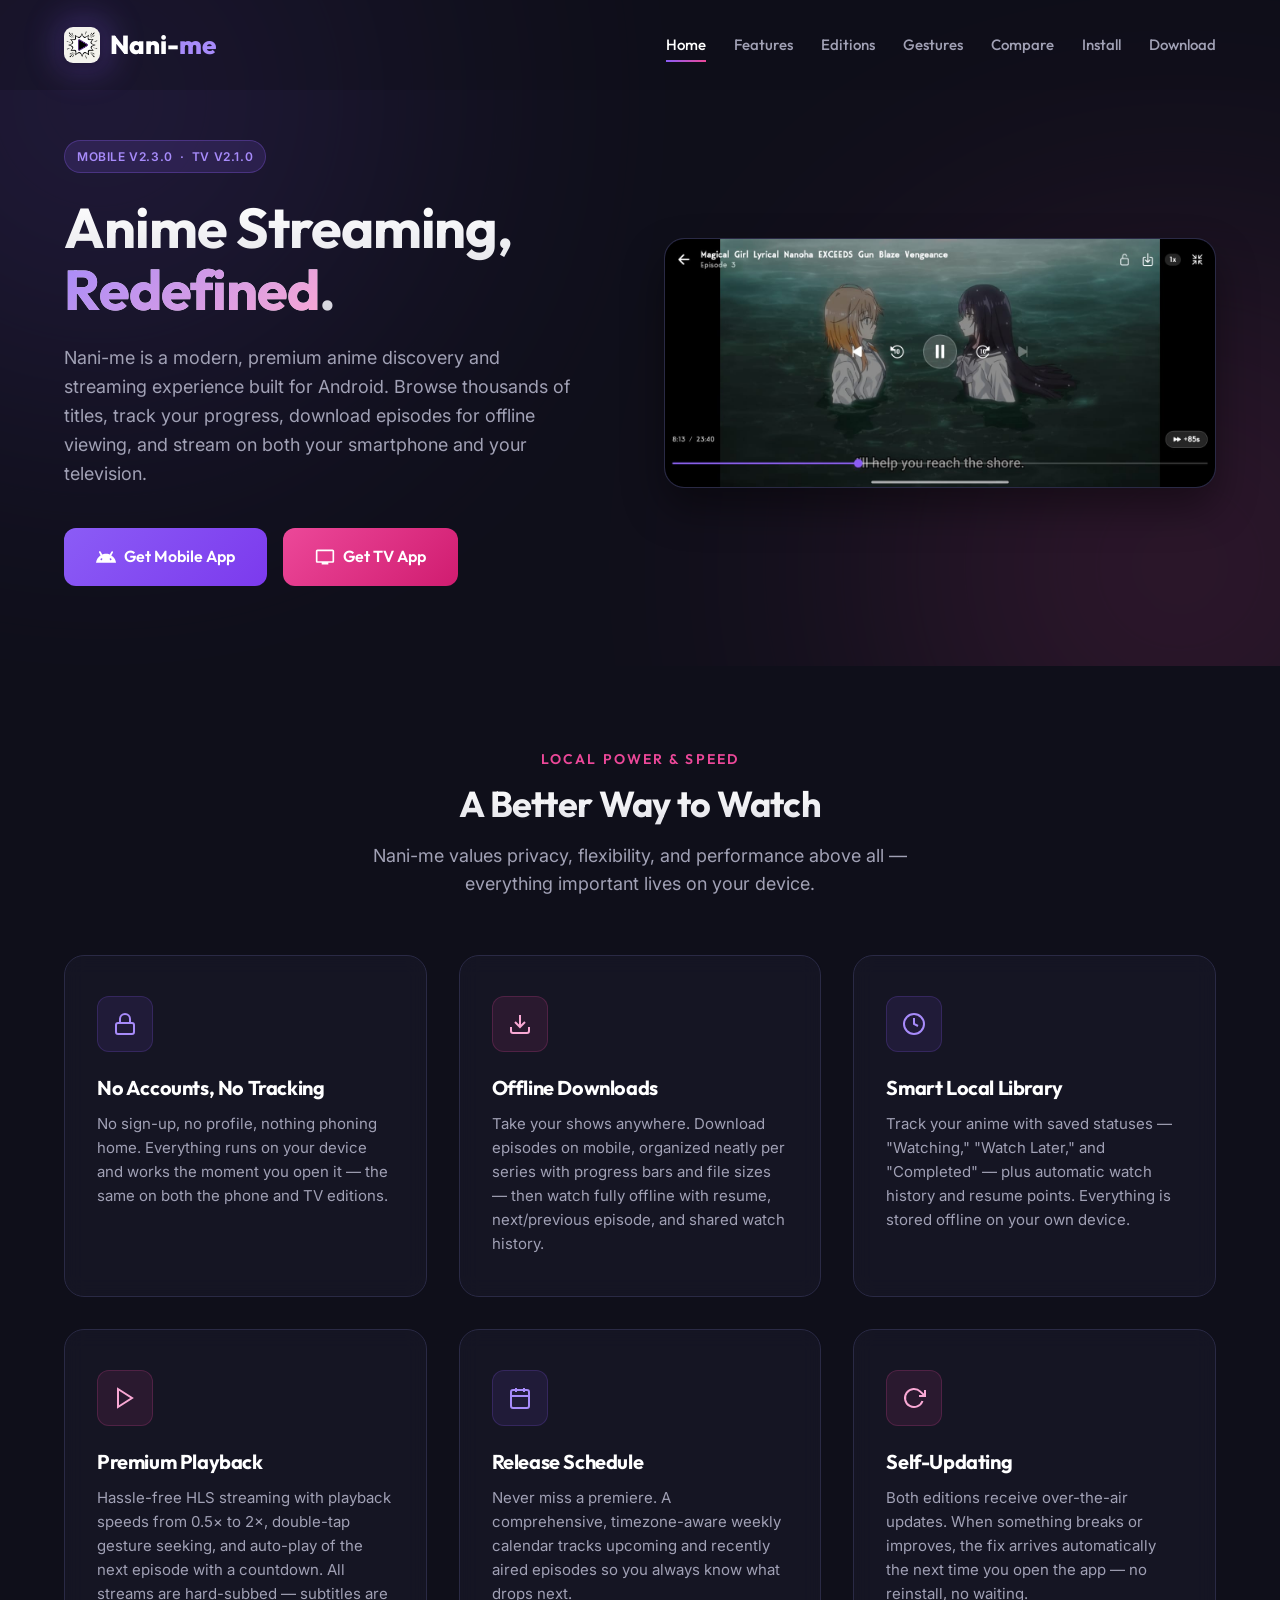
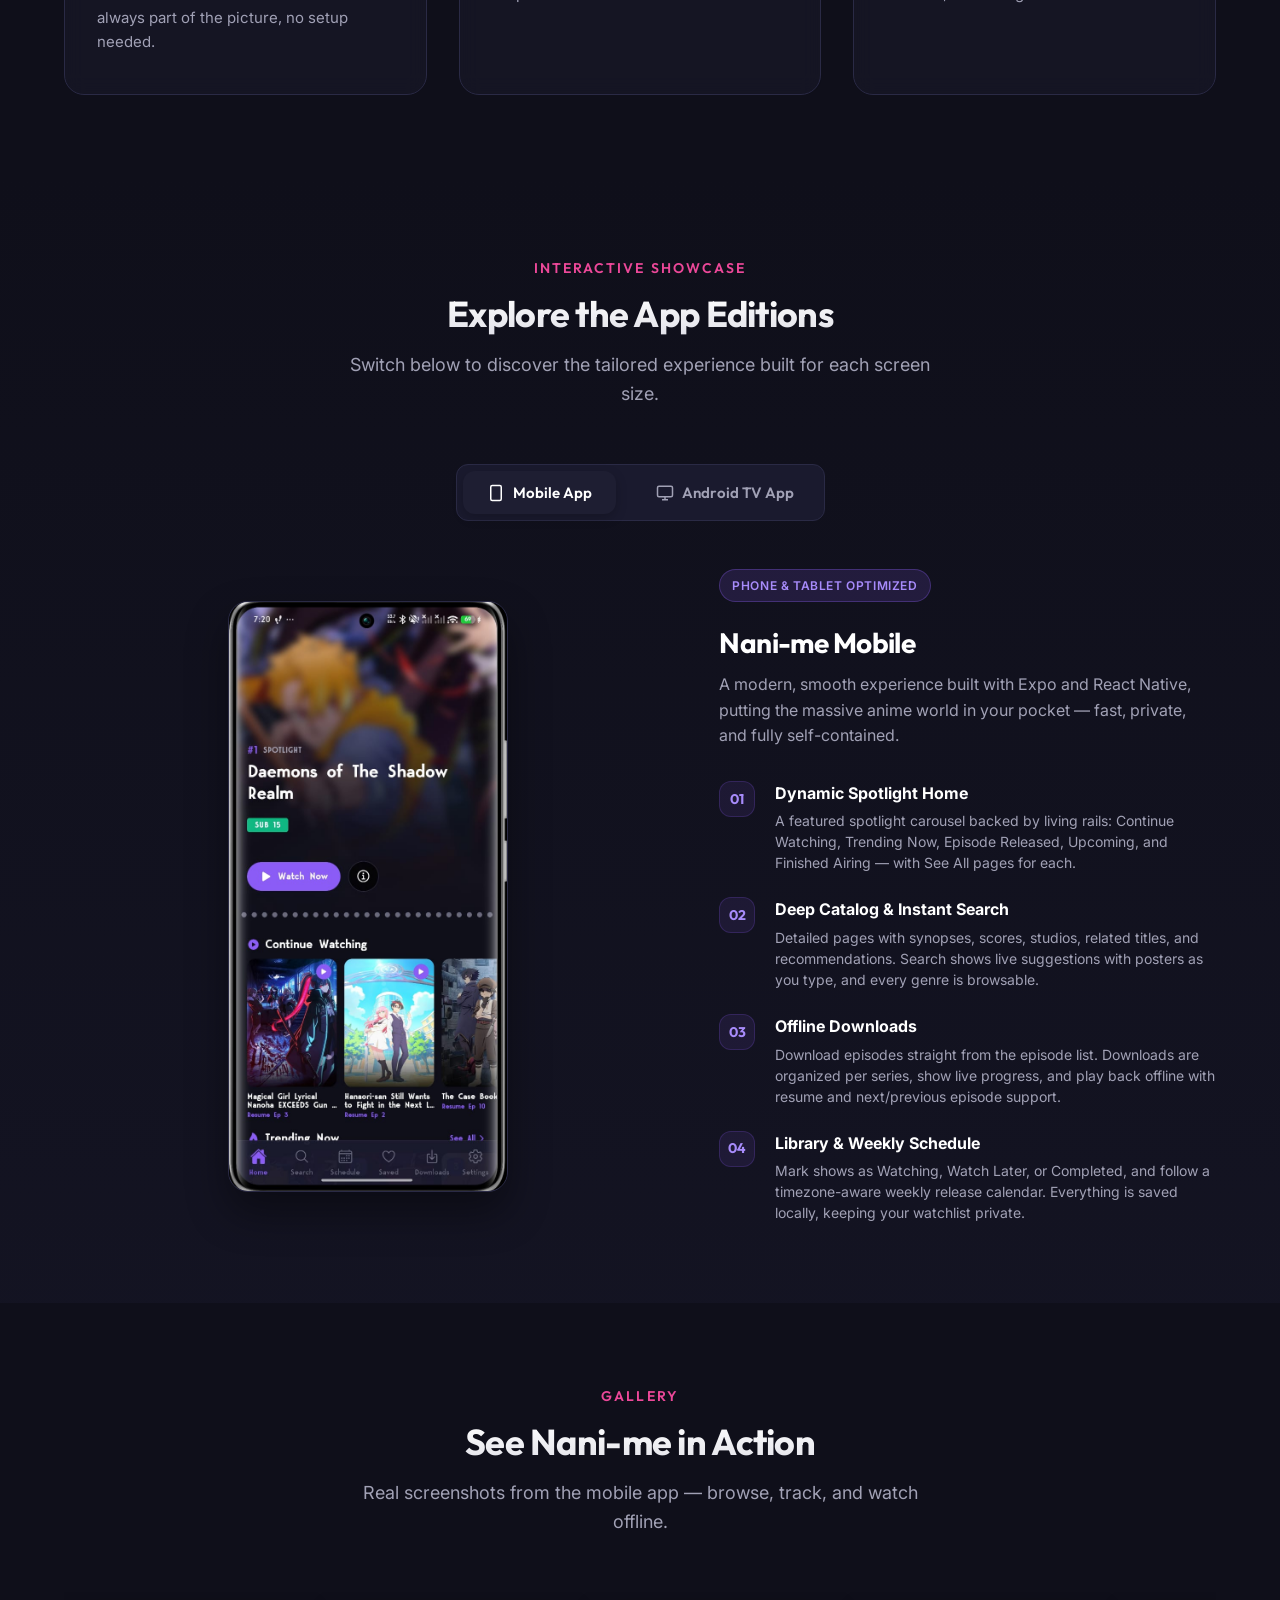
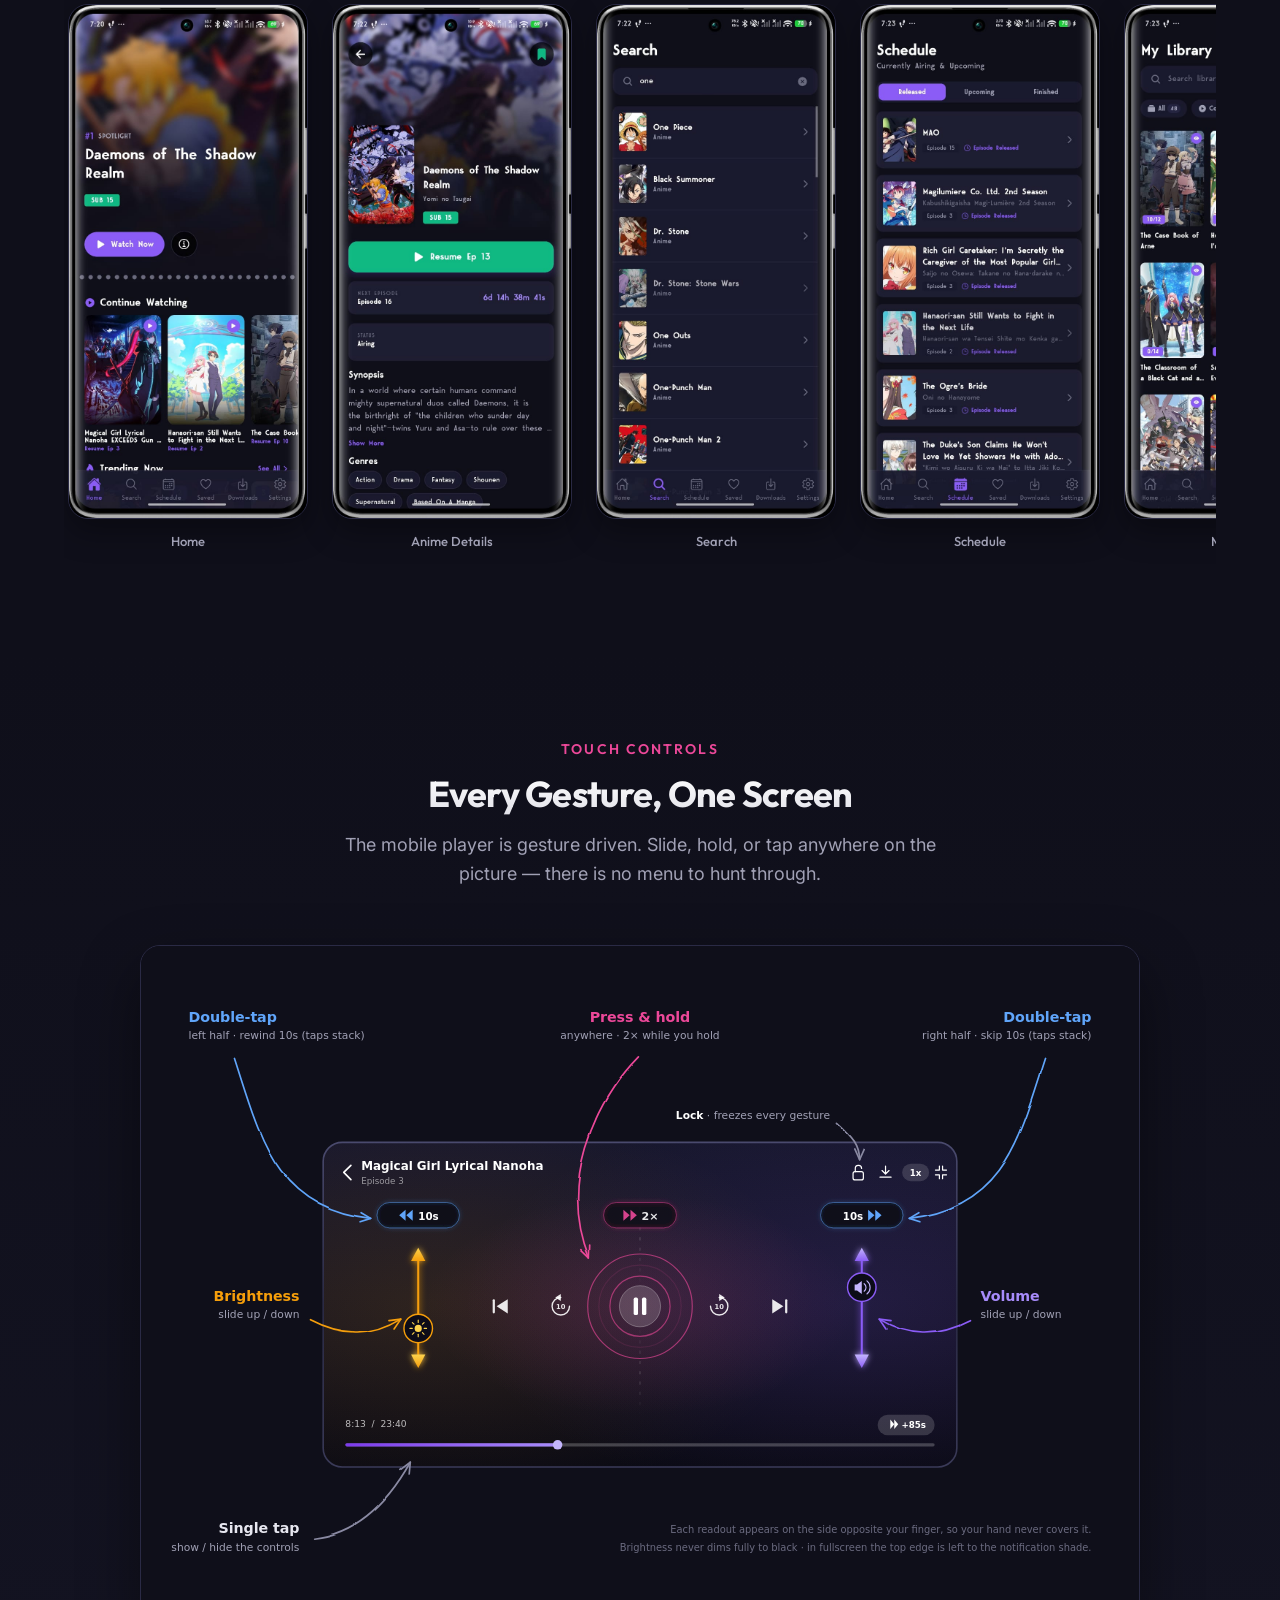
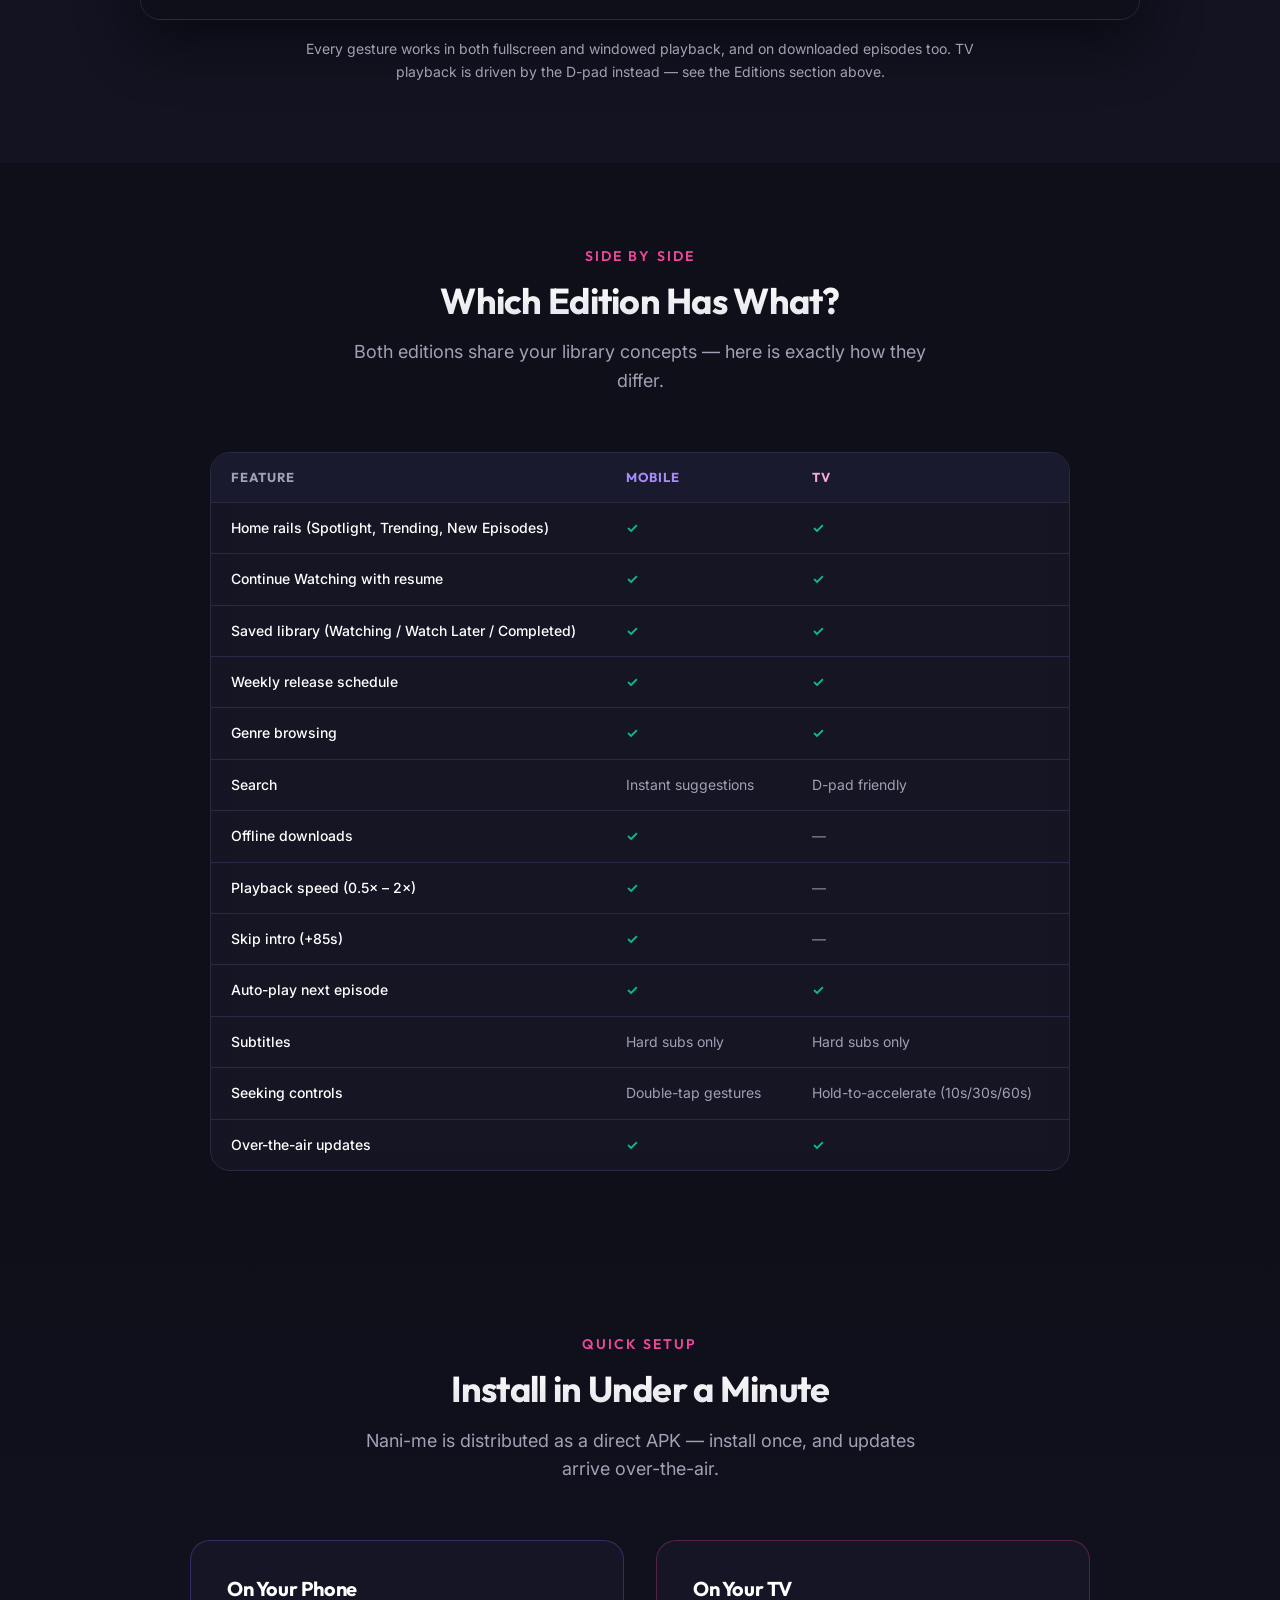
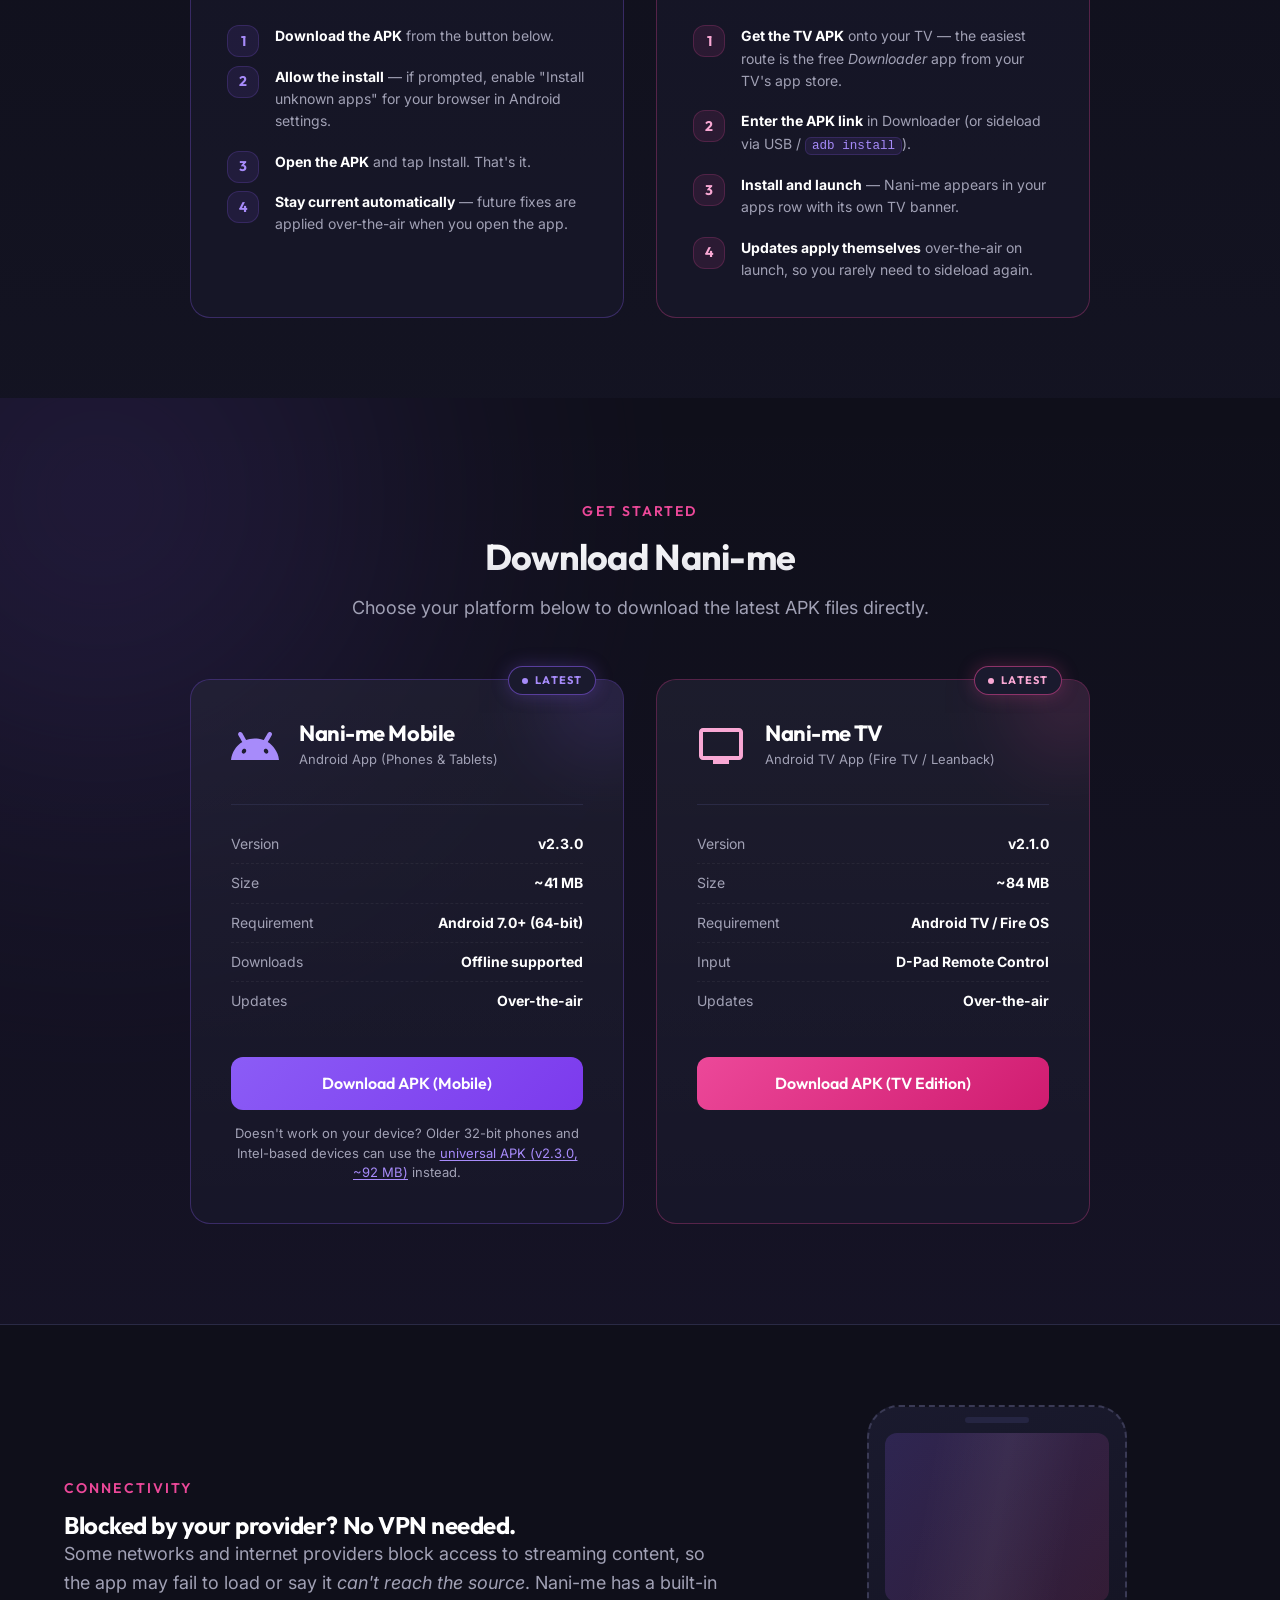
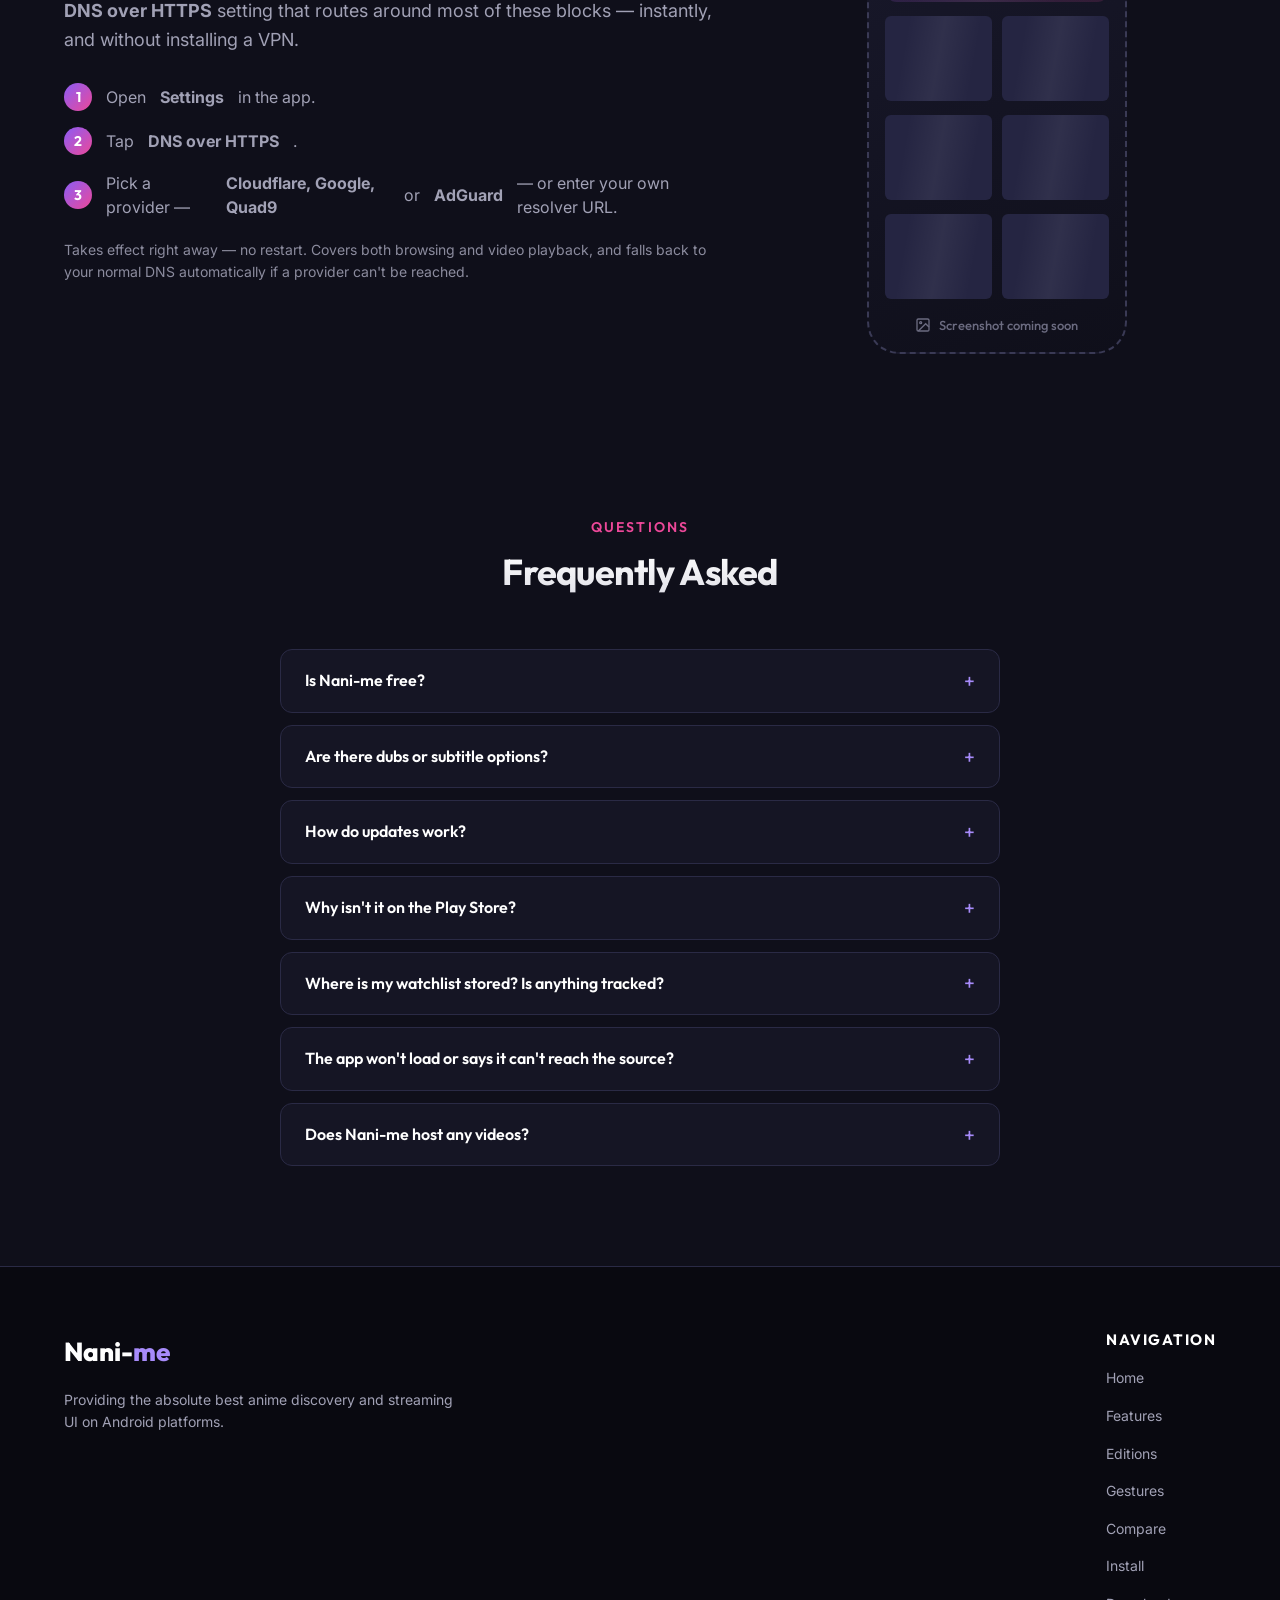
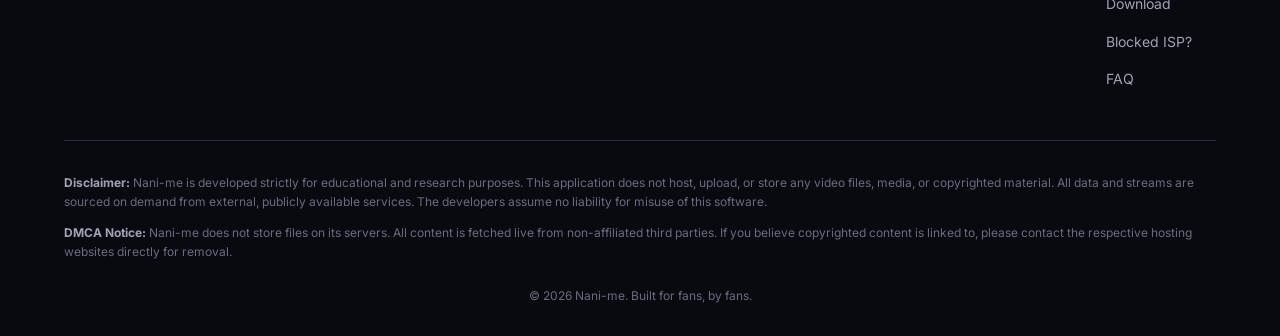
==== index.html @ b61a83cf "Add player gestures section and Latest badges on download cards New annotated SVG diagram of the mob" ====
<!DOCTYPE html>
<html lang="en">
<head>
    <meta charset="UTF-8">
    <meta name="viewport" content="width=device-width, initial-scale=1.0">
    <title>Nani-me — Anime Streaming & Discovery for Android and Android TV</title>
    <meta name="description" content="Nani-me is a beautiful, self-contained anime streaming and discovery app for Android phones and Android TV. No accounts, offline downloads, watchlist tracking, D-pad-first TV controls, and over-the-air updates.">
    <meta name="theme-color" content="#0F0F1A">
    <!-- Open Graph / social sharing -->
    <meta property="og:title" content="Nani-me — Anime Streaming, Redefined">
    <meta property="og:description" content="A premium anime discovery and streaming experience for Android phones and Android TV. Offline downloads, smart library, and remote-friendly playback.">
    <meta property="og:type" content="website">
    <!-- Favicon (app icon) -->
    <link rel="icon" type="image/png" href="images/favicon.png">
    <link rel="apple-touch-icon" href="images/app-icon.png">
    <!-- Google Fonts -->
    <link rel="preconnect" href="https://fonts.googleapis.com">
    <link rel="preconnect" href="https://fonts.gstatic.com" crossorigin>
    <link href="https://fonts.googleapis.com/css2?family=Inter:wght@300;400;500;600;700&family=Outfit:wght@400;500;600;700;800&display=swap" rel="stylesheet">
    <!-- Custom CSS -->
    <link rel="stylesheet" href="style.css">
</head>
<body>

    <!-- Header Navigation -->
    <header id="main-header" class="header-fixed">
        <div class="header-container">
            <a href="#" class="logo-link">
                <span class="logo-glow"></span>
                <img src="images/app-icon.png" alt="Nani-me app icon" class="logo-icon" width="36" height="36">
                <span class="logo-text">Nani-<span class="highlight-text">me</span></span>
            </a>

            <nav id="navbar" class="nav-menu">
                <ul>
                    <li><a href="#hero" class="nav-link active">Home</a></li>
                    <li><a href="#features" class="nav-link">Features</a></li>
                    <li><a href="#showcase" class="nav-link">Editions</a></li>
                    <li><a href="#gestures" class="nav-link">Gestures</a></li>
                    <li><a href="#compare" class="nav-link">Compare</a></li>
                    <li><a href="#install" class="nav-link">Install</a></li>
                    <li><a href="#download" class="nav-link">Download</a></li>
                </ul>
            </nav>

        </div>
    </header>

    <!-- Main Content -->
    <main>

        <!-- Hero Section -->
        <section id="hero" class="hero-section">
            <div class="glow-bg glow-primary"></div>
            <div class="glow-bg glow-accent"></div>

            <div class="container hero-container">
                <div class="hero-content">
                    <span class="badge">Mobile v2.3.0 &nbsp;·&nbsp; TV v2.1.0</span>
                    <h1 class="hero-title">Anime Streaming, <br><span class="gradient-text">Redefined</span>.</h1>
                    <p class="hero-description">
                        Nani-me is a modern, premium anime discovery and streaming experience built for Android. Browse thousands of titles, track your progress, download episodes for offline viewing, and stream on both your smartphone and your television.
                    </p>
                    <div class="hero-actions">
                        <a href="#download" id="hero-mobile-dl" class="btn btn-lg btn-primary btn-glow">
                            <svg class="btn-icon" viewBox="0 0 24 24" fill="currentColor" aria-hidden="true">
                                <path d="M18.4395 5.5586c-.675 1.1664-1.352 2.3318-2.0274 3.498-.0366-.0155-.0742-.0286-.1113-.043-1.8249-.6957-3.484-.8-4.42-.787-1.8551.0185-3.3544.4643-4.2597.8203-.084-.1494-1.7526-3.021-2.0215-3.4864a1.1451 1.1451 0 0 0-.1406-.1914c-.3312-.364-.9054-.4859-1.379-.203-.475.282-.7136.9361-.3886 1.5019 1.9466 3.3696-.0966-.2158 1.9473 3.3593.0172.031-.4946.2642-1.3926 1.0177C2.8987 12.176.452 14.772 0 18.9902h24c-.119-1.1108-.3686-2.099-.7461-3.0683-.7438-1.9118-1.8435-3.2928-2.7402-4.1836a12.1048 12.1048 0 0 0-2.1309-1.6875c.6594-1.122 1.312-2.2559 1.9649-3.3848.2077-.3615.1886-.7956-.0079-1.1191a1.1001 1.1001 0 0 0-.8515-.5332c-.5225-.0536-.9392.3128-1.0488.5449zm-.0391 8.461c.3944.5926.324 1.3306-.1563 1.6503-.4799.3197-1.188.0985-1.582-.4941-.3944-.5927-.324-1.3307.1563-1.6504.4727-.315 1.1812-.1086 1.582.4941zM7.207 13.5273c.4803.3197.5506 1.0577.1563 1.6504-.394.5926-1.1038.8138-1.584.4941-.48-.3197-.5503-1.0577-.1563-1.6504.4008-.6021 1.1087-.8106 1.584-.4941z"/>
                            </svg>
                            Get Mobile App
                        </a>
                        <a href="#download" id="hero-tv-dl" class="btn btn-lg btn-accent btn-glow">
                            <svg class="btn-icon" viewBox="0 0 24 24" fill="currentColor" aria-hidden="true">
                                <path d="M21 3H3c-1.1 0-2 .9-2 2v12c0 1.1.9 2 2 2h5v2h8v-2h5c1.1 0 1.99-.9 1.99-2L23 5c0-1.1-.9-2-2-2zm0 14H3V5h18v12z"/>
                            </svg>
                            Get TV App
                        </a>
                    </div>
                </div>

                <div class="hero-image-container">
                    <div class="showcase-frame">
                        <img src="images/VideoPlayer.jpeg" alt="Nani-me video player streaming an episode with subtitles, skip and speed controls" class="hero-showcase-img">
                    </div>
                </div>
            </div>
        </section>

        <!-- Core Highlights -->
        <section id="features" class="highlights-section">
            <div class="container">
                <div class="section-header text-center">
                    <span class="sub-title">Local Power & Speed</span>
                    <h2>A Better Way to Watch</h2>
                    <p class="section-desc">Nani-me values privacy, flexibility, and performance above all — everything important lives on your device.</p>
                </div>

                <div class="grid grid-3">
                    <!-- Highlight 1 -->
                    <div class="highlight-card card-glow-purple">
                        <div class="card-icon-container">
                            <svg class="card-icon" viewBox="0 0 24 24" fill="none" stroke="currentColor" stroke-width="2" aria-hidden="true">
                                <rect x="3" y="11" width="18" height="11" rx="2" ry="2"></rect>
                                <path d="M7 11V7a5 5 0 0 1 10 0v4"></path>
                            </svg>
                        </div>
                        <h3>No Accounts, No Tracking</h3>
                        <p>No sign-up, no profile, nothing phoning home. Everything runs on your device and works the moment you open it — the same on both the phone and TV editions.</p>
                    </div>

                    <!-- Highlight 2 -->
                    <div class="highlight-card card-glow-pink">
                        <div class="card-icon-container">
                            <svg class="card-icon" viewBox="0 0 24 24" fill="none" stroke="currentColor" stroke-width="2" aria-hidden="true">
                                <path d="M21 15v4a2 2 0 0 1-2 2H5a2 2 0 0 1-2-2v-4"></path>
                                <polyline points="7 10 12 15 17 10"></polyline>
                                <line x1="12" y1="15" x2="12" y2="3"></line>
                            </svg>
                        </div>
                        <h3>Offline Downloads</h3>
                        <p>Take your shows anywhere. Download episodes on mobile, organized neatly per series with progress bars and file sizes — then watch fully offline with resume, next/previous episode, and shared watch history.</p>
                    </div>

                    <!-- Highlight 3 -->
                    <div class="highlight-card card-glow-purple">
                        <div class="card-icon-container">
                            <svg class="card-icon" viewBox="0 0 24 24" fill="none" stroke="currentColor" stroke-width="2" aria-hidden="true">
                                <circle cx="12" cy="12" r="10"></circle>
                                <polyline points="12 6 12 12 16 14"></polyline>
                            </svg>
                        </div>
                        <h3>Smart Local Library</h3>
                        <p>Track your anime with saved statuses — "Watching," "Watch Later," and "Completed" — plus automatic watch history and resume points. Everything is stored offline on your own device.</p>
                    </div>

                    <!-- Highlight 4 -->
                    <div class="highlight-card card-glow-pink">
                        <div class="card-icon-container">
                            <svg class="card-icon" viewBox="0 0 24 24" fill="none" stroke="currentColor" stroke-width="2" aria-hidden="true">
                                <polygon points="5 3 19 12 5 21 5 3"></polygon>
                            </svg>
                        </div>
                        <h3>Premium Playback</h3>
                        <p>Hassle-free HLS streaming with playback speeds from 0.5× to 2×, double-tap gesture seeking, and auto-play of the next episode with a countdown. All streams are hard-subbed — subtitles are always part of the picture, no setup needed.</p>
                    </div>

                    <!-- Highlight 5 -->
                    <div class="highlight-card card-glow-purple">
                        <div class="card-icon-container">
                            <svg class="card-icon" viewBox="0 0 24 24" fill="none" stroke="currentColor" stroke-width="2" aria-hidden="true">
                                <rect x="3" y="4" width="18" height="18" rx="2" ry="2"></rect>
                                <line x1="16" y1="2" x2="16" y2="6"></line>
                                <line x1="8" y1="2" x2="8" y2="6"></line>
                                <line x1="3" y1="10" x2="21" y2="10"></line>
                            </svg>
                        </div>
                        <h3>Release Schedule</h3>
                        <p>Never miss a premiere. A comprehensive, timezone-aware weekly calendar tracks upcoming and recently aired episodes so you always know what drops next.</p>
                    </div>

                    <!-- Highlight 6 -->
                    <div class="highlight-card card-glow-pink">
                        <div class="card-icon-container">
                            <svg class="card-icon" viewBox="0 0 24 24" fill="none" stroke="currentColor" stroke-width="2" aria-hidden="true">
                                <polyline points="23 4 23 10 17 10"></polyline>
                                <path d="M20.49 15a9 9 0 1 1-2.12-9.36L23 10"></path>
                            </svg>
                        </div>
                        <h3>Self-Updating</h3>
                        <p>Both editions receive over-the-air updates. When something breaks or improves, the fix arrives automatically the next time you open the app — no reinstall, no waiting.</p>
                    </div>
                </div>
            </div>
        </section>

        <!-- Interactive Showcase / App Editions Tab Menu -->
        <section id="showcase" class="showcase-section">
            <div class="container">
                <div class="section-header text-center">
                    <span class="sub-title">Interactive Showcase</span>
                    <h2>Explore the App Editions</h2>
                    <p class="section-desc">Switch below to discover the tailored experience built for each screen size.</p>
                </div>

                <!-- Tab Controls -->
                <div class="tab-controls" role="tablist">
                    <button id="tab-mobile-btn" class="tab-btn active" role="tab" aria-selected="true" aria-controls="panel-mobile" tabindex="0">
                        <svg class="tab-icon" viewBox="0 0 24 24" fill="none" stroke="currentColor" stroke-width="2" aria-hidden="true">
                            <rect x="5" y="2" width="14" height="20" rx="2" ry="2"></rect>
                            <line x1="12" y1="18" x2="12.01" y2="18"></line>
                        </svg>
                        Mobile App
                    </button>
                    <button id="tab-tv-btn" class="tab-btn" role="tab" aria-selected="false" aria-controls="panel-tv" tabindex="-1">
                        <svg class="tab-icon" viewBox="0 0 24 24" fill="none" stroke="currentColor" stroke-width="2" aria-hidden="true">
                            <rect x="2" y="3" width="20" height="14" rx="2" ry="2"></rect>
                            <line x1="8" y1="21" x2="16" y2="21"></line>
                            <line x1="12" y1="17" x2="12" y2="21"></line>
                        </svg>
                        Android TV App
                    </button>
                </div>

                <!-- Tab Panels Container -->
                <div class="tab-panels-wrapper">
                    <!-- Mobile Panel -->
                    <div id="panel-mobile" class="tab-panel active" role="tabpanel" aria-labelledby="tab-mobile-btn">
                        <div class="showcase-grid">
                            <div class="showcase-img-col">
                                <div class="showcase-frame phone-frame">
                                    <img src="images/Home.jpeg" alt="Nani-me mobile app home screen with spotlight and continue watching" class="showcase-mockup-img">
                                </div>
                            </div>
                            <div class="showcase-info-col">
                                <span class="badge badge-purple">Phone & Tablet Optimized</span>
                                <h3>Nani-me Mobile</h3>
                                <p class="panel-intro">A modern, smooth experience built with Expo and React Native, putting the massive anime world in your pocket — fast, private, and fully self-contained.</p>

                                <ul class="feature-bullets">
                                    <li>
                                        <span class="bullet-num">01</span>
                                        <div>
                                            <strong>Dynamic Spotlight Home</strong>
                                            <p>A featured spotlight carousel backed by living rails: Continue Watching, Trending Now, Episode Released, Upcoming, and Finished Airing — with See All pages for each.</p>
                                        </div>
                                    </li>
                                    <li>
                                        <span class="bullet-num">02</span>
                                        <div>
                                            <strong>Deep Catalog & Instant Search</strong>
                                            <p>Detailed pages with synopses, scores, studios, related titles, and recommendations. Search shows live suggestions with posters as you type, and every genre is browsable.</p>
                                        </div>
                                    </li>
                                    <li>
                                        <span class="bullet-num">03</span>
                                        <div>
                                            <strong>Offline Downloads</strong>
                                            <p>Download episodes straight from the episode list. Downloads are organized per series, show live progress, and play back offline with resume and next/previous episode support.</p>
                                        </div>
                                    </li>
                                    <li>
                                        <span class="bullet-num">04</span>
                                        <div>
                                            <strong>Library & Weekly Schedule</strong>
                                            <p>Mark shows as Watching, Watch Later, or Completed, and follow a timezone-aware weekly release calendar. Everything is saved locally, keeping your watchlist private.</p>
                                        </div>
                                    </li>
                                </ul>
                            </div>
                        </div>
                    </div>

                    <!-- TV Panel -->
                    <div id="panel-tv" class="tab-panel" role="tabpanel" aria-labelledby="tab-tv-btn" hidden>
                        <div class="showcase-grid">
                            <div class="showcase-img-col">
                                <!--
                                    SCREENSHOT PLACEHOLDER — TV app (landscape, 16:9).
                                    To use a real screenshot, replace the <div class="ph ph-tv">…</div> below with:
                                    <div class="showcase-frame tv-frame">
                                        <img src="images/tv-mockup.png" alt="Nani-me Android TV interface" class="showcase-mockup-img">
                                    </div>
                                -->
                                <div class="ph ph-tv" role="img" aria-label="Screenshot placeholder: Nani-me on Android TV">
                                    <div class="ph-skeleton">
                                        <div class="sk-banner"></div>
                                        <div class="sk-rail"><span></span><span></span><span></span><span></span><span></span></div>
                                        <div class="sk-rail"><span></span><span></span><span></span><span></span><span></span></div>
                                    </div>
                                    <div class="ph-caption">
                                        <svg viewBox="0 0 24 24" fill="none" stroke="currentColor" stroke-width="2" aria-hidden="true"><rect x="3" y="3" width="18" height="18" rx="2"/><circle cx="8.5" cy="8.5" r="1.5"/><polyline points="21 15 16 10 5 21"/></svg>
                                        <span>Screenshot coming soon</span>
                                    </div>
                                    <span class="ph-stand"></span>
                                </div>
                            </div>
                            <div class="showcase-info-col">
                                <span class="badge badge-accent">10-Foot Leanback Experience</span>
                                <h3>Nani-me TV</h3>
                                <p class="panel-intro">A dedicated port built on <code>react-native-tvos</code>, designed to make watching anime on your living room screen extremely comfortable.</p>

                                <ul class="feature-bullets">
                                    <li>
                                        <span class="bullet-num">01</span>
                                        <div>
                                            <strong>D-Pad Native Focus Rails</strong>
                                            <p>Navigate comfortably from your couch with focus-driven TV rows and card outlines designed specifically for remote controls, plus a Leanback launcher banner.</p>
                                        </div>
                                    </li>
                                    <li>
                                        <span class="bullet-num">02</span>
                                        <div>
                                            <strong>Continue Watching Rail</strong>
                                            <p>Pick up exactly where you left off. A home-screen rail updates with your history, and playback progress is saved automatically every few seconds.</p>
                                        </div>
                                    </li>
                                    <li>
                                        <span class="bullet-num">03</span>
                                        <div>
                                            <strong>Remote-First Player</strong>
                                            <p>Press OK to play or pause, tap left/right to seek 10s, or hold to accelerate to 30s and 60s jumps with a live indicator. Press up any time to reveal the controls.</p>
                                        </div>
                                    </li>
                                    <li>
                                        <span class="bullet-num">04</span>
                                        <div>
                                            <strong>Smart Playback Tools</strong>
                                            <p>Press down for an integrated episode picker with a full episode strip. Episodes auto-mark as watched at 90% and auto-advance to the next one.</p>
                                        </div>
                                    </li>
                                </ul>
                            </div>
                        </div>
                    </div>
                </div>
            </div>
        </section>

        <!-- Screenshots Gallery -->
        <section id="screens" class="screens-section">
            <div class="container">
                <div class="section-header text-center">
                    <span class="sub-title">Gallery</span>
                    <h2>See Nani-me in Action</h2>
                    <p class="section-desc">Real screenshots from the mobile app — browse, track, and watch offline.</p>
                </div>

                <div class="screens-strip" tabindex="0" aria-label="Nani-me mobile app screenshots">
                    <figure>
                        <img src="images/Home.jpeg" alt="Home screen with spotlight anime and continue watching row" loading="lazy">
                        <figcaption>Home</figcaption>
                    </figure>
                    <figure>
                        <img src="images/AnimeDetails.jpeg" alt="Anime detail page with resume button, next episode countdown and synopsis" loading="lazy">
                        <figcaption>Anime Details</figcaption>
                    </figure>
                    <figure>
                        <img src="images/Search.jpeg" alt="Search screen with instant results" loading="lazy">
                        <figcaption>Search</figcaption>
                    </figure>
                    <figure>
                        <img src="images/Schedule.jpeg" alt="Schedule screen with released, upcoming and finished tabs" loading="lazy">
                        <figcaption>Schedule</figcaption>
                    </figure>
                    <figure>
                        <img src="images/Saved.jpeg" alt="My Library screen with watching and continue filters" loading="lazy">
                        <figcaption>My Library</figcaption>
                    </figure>
                    <figure>
                        <img src="images/Downloads.jpeg" alt="Downloads screen with offline episodes" loading="lazy">
                        <figcaption>Offline Downloads</figcaption>
                    </figure>
                </div>
            </div>
        </section>

        <!-- Player Gestures -->
        <section id="gestures" class="gestures-section">
            <div class="container">
                <div class="section-header text-center">
                    <span class="sub-title">Touch Controls</span>
                    <h2>Every Gesture, One Screen</h2>
                    <p class="section-desc">The mobile player is gesture driven. Slide, hold, or tap anywhere on the picture — there is no menu to hunt through.</p>
                </div>

                <figure class="gesture-figure">
                    <div class="gesture-map-wrapper">
                        <img src="images/player-gestures.svg"
                             alt="The Nani-me player screen annotated with its gestures: slide up or down on the left half for brightness and on the right half for volume, press and hold anywhere for 2× speed, double-tap left or right to seek 10 seconds, single tap to show or hide the controls, and the lock button to freeze every gesture."
                             class="gesture-map" width="1260" height="850" loading="lazy">
                    </div>
                    <figcaption><span class="gesture-scroll-hint">Swipe the map sideways to see all six gestures. </span>Every gesture works in both fullscreen and windowed playback, and on downloaded episodes too. TV playback is driven by the D-pad instead — see the Editions section above.</figcaption>
                </figure>
            </div>
        </section>

        <!-- Edition Comparison -->
        <section id="compare" class="compare-section">
            <div class="container">
                <div class="section-header text-center">
                    <span class="sub-title">Side by Side</span>
                    <h2>Which Edition Has What?</h2>
                    <p class="section-desc">Both editions share your library concepts — here is exactly how they differ.</p>
                </div>

                <div class="compare-table-wrapper">
                    <table class="compare-table">
                        <thead>
                            <tr>
                                <th scope="col">Feature</th>
                                <th scope="col">Mobile</th>
                                <th scope="col">TV</th>
                            </tr>
                        </thead>
                        <tbody>
                            <tr>
                                <th scope="row">Home rails (Spotlight, Trending, New Episodes)</th>
                                <td><span class="check yes" aria-label="Yes">✓</span></td>
                                <td><span class="check yes" aria-label="Yes">✓</span></td>
                            </tr>
                            <tr>
                                <th scope="row">Continue Watching with resume</th>
                                <td><span class="check yes" aria-label="Yes">✓</span></td>
                                <td><span class="check yes" aria-label="Yes">✓</span></td>
                            </tr>
                            <tr>
                                <th scope="row">Saved library (Watching / Watch Later / Completed)</th>
                                <td><span class="check yes" aria-label="Yes">✓</span></td>
                                <td><span class="check yes" aria-label="Yes">✓</span></td>
                            </tr>
                            <tr>
                                <th scope="row">Weekly release schedule</th>
                                <td><span class="check yes" aria-label="Yes">✓</span></td>
                                <td><span class="check yes" aria-label="Yes">✓</span></td>
                            </tr>
                            <tr>
                                <th scope="row">Genre browsing</th>
                                <td><span class="check yes" aria-label="Yes">✓</span></td>
                                <td><span class="check yes" aria-label="Yes">✓</span></td>
                            </tr>
                            <tr>
                                <th scope="row">Search</th>
                                <td>Instant suggestions</td>
                                <td>D-pad friendly</td>
                            </tr>
                            <tr>
                                <th scope="row">Offline downloads</th>
                                <td><span class="check yes" aria-label="Yes">✓</span></td>
                                <td><span class="check no" aria-label="No">—</span></td>
                            </tr>
                            <tr>
                                <th scope="row">Playback speed (0.5× – 2×)</th>
                                <td><span class="check yes" aria-label="Yes">✓</span></td>
                                <td><span class="check no" aria-label="No">—</span></td>
                            </tr>
                            <tr>
                                <th scope="row">Skip intro (+85s)</th>
                                <td><span class="check yes" aria-label="Yes">✓</span></td>
                                <td><span class="check no" aria-label="No">—</span></td>
                            </tr>
                            <tr>
                                <th scope="row">Auto-play next episode</th>
                                <td><span class="check yes" aria-label="Yes">✓</span></td>
                                <td><span class="check yes" aria-label="Yes">✓</span></td>
                            </tr>
                            <tr>
                                <th scope="row">Subtitles</th>
                                <td>Hard subs only</td>
                                <td>Hard subs only</td>
                            </tr>
                            <tr>
                                <th scope="row">Seeking controls</th>
                                <td>Double-tap gestures</td>
                                <td>Hold-to-accelerate (10s/30s/60s)</td>
                            </tr>
                            <tr>
                                <th scope="row">Over-the-air updates</th>
                                <td><span class="check yes" aria-label="Yes">✓</span></td>
                                <td><span class="check yes" aria-label="Yes">✓</span></td>
                            </tr>
                        </tbody>
                    </table>
                </div>
            </div>
        </section>

        <!-- Install Guide -->
        <section id="install" class="install-section">
            <div class="container">
                <div class="section-header text-center">
                    <span class="sub-title">Quick Setup</span>
                    <h2>Install in Under a Minute</h2>
                    <p class="section-desc">Nani-me is distributed as a direct APK — install once, and updates arrive over-the-air.</p>
                </div>

                <div class="grid grid-2 install-grid">
                    <!-- Mobile install -->
                    <div class="install-card border-purple">
                        <h3>On Your Phone</h3>
                        <ol class="install-steps">
                            <li><strong>Download the APK</strong> from the button below.</li>
                            <li><strong>Allow the install</strong> — if prompted, enable "Install unknown apps" for your browser in Android settings.</li>
                            <li><strong>Open the APK</strong> and tap Install. That's it.</li>
                            <li><strong>Stay current automatically</strong> — future fixes are applied over-the-air when you open the app.</li>
                        </ol>
                    </div>

                    <!-- TV install -->
                    <div class="install-card border-pink">
                        <h3>On Your TV</h3>
                        <ol class="install-steps">
                            <li><strong>Get the TV APK</strong> onto your TV — the easiest route is the free <em>Downloader</em> app from your TV's app store.</li>
                            <li><strong>Enter the APK link</strong> in Downloader (or sideload via USB / <code>adb install</code>).</li>
                            <li><strong>Install and launch</strong> — Nani-me appears in your apps row with its own TV banner.</li>
                            <li><strong>Updates apply themselves</strong> over-the-air on launch, so you rarely need to sideload again.</li>
                        </ol>
                    </div>
                </div>
            </div>
        </section>

        <!-- Download Section -->
        <section id="download" class="download-section">
            <div class="glow-bg glow-primary"></div>

            <div class="container">
                <div class="section-header text-center">
                    <span class="sub-title">Get Started</span>
                    <h2>Download Nani-me</h2>
                    <p class="section-desc">Choose your platform below to download the latest APK files directly.</p>
                </div>

                <div class="grid grid-2 download-grid">
                    <!-- Mobile Card -->
                    <div class="dl-card-shell">
                    <span class="dl-badge dl-badge-purple">Latest</span>
                    <div class="download-card border-purple">
                        <div class="card-glow"></div>
                        <div class="dl-card-content">
                            <div class="dl-platform">
                                <svg class="dl-icon color-purple" viewBox="0 0 24 24" fill="currentColor" aria-hidden="true">
                                    <path d="M18.4395 5.5586c-.675 1.1664-1.352 2.3318-2.0274 3.498-.0366-.0155-.0742-.0286-.1113-.043-1.8249-.6957-3.484-.8-4.42-.787-1.8551.0185-3.3544.4643-4.2597.8203-.084-.1494-1.7526-3.021-2.0215-3.4864a1.1451 1.1451 0 0 0-.1406-.1914c-.3312-.364-.9054-.4859-1.379-.203-.475.282-.7136.9361-.3886 1.5019 1.9466 3.3696-.0966-.2158 1.9473 3.3593.0172.031-.4946.2642-1.3926 1.0177C2.8987 12.176.452 14.772 0 18.9902h24c-.119-1.1108-.3686-2.099-.7461-3.0683-.7438-1.9118-1.8435-3.2928-2.7402-4.1836a12.1048 12.1048 0 0 0-2.1309-1.6875c.6594-1.122 1.312-2.2559 1.9649-3.3848.2077-.3615.1886-.7956-.0079-1.1191a1.1001 1.1001 0 0 0-.8515-.5332c-.5225-.0536-.9392.3128-1.0488.5449zm-.0391 8.461c.3944.5926.324 1.3306-.1563 1.6503-.4799.3197-1.188.0985-1.582-.4941-.3944-.5927-.324-1.3307.1563-1.6504.4727-.315 1.1812-.1086 1.582.4941zM7.207 13.5273c.4803.3197.5506 1.0577.1563 1.6504-.394.5926-1.1038.8138-1.584.4941-.48-.3197-.5503-1.0577-.1563-1.6504.4008-.6021 1.1087-.8106 1.584-.4941z"/>
                                </svg>
                                <div>
                                    <h3>Nani-me Mobile</h3>
                                    <span>Android App (Phones & Tablets)</span>
                                </div>
                            </div>

                            <ul class="dl-specs">
                                <li><span>Version</span> <strong>v2.3.0</strong></li>
                                <li><span>Size</span> <strong>~41 MB</strong></li>
                                <li><span>Requirement</span> <strong>Android 7.0+ (64-bit)</strong></li>
                                <li><span>Downloads</span> <strong>Offline supported</strong></li>
                                <li><span>Updates</span> <strong>Over-the-air</strong></li>
                            </ul>

                            <a href="https://github.com/Syha-01/Nani-Me/releases/download/mobile-v2.3.0/nanime-mobile-v2.3.0-arm64.apk" download id="dl-mobile-apk" class="btn btn-block btn-primary btn-glow">Download APK (Mobile)</a>
                            <p class="dl-fallback">Doesn't work on your device? Older 32-bit phones and Intel-based devices can use the <a href="https://github.com/Syha-01/Nani-Me/releases/download/mobile-v2.3.0/nanime-mobile-v2.3.0-universal.apk" download>universal APK (v2.3.0, ~92 MB)</a> instead.</p>
                        </div>
                    </div>
                    </div>

                    <!-- TV Card -->
                    <div class="dl-card-shell">
                    <span class="dl-badge dl-badge-pink">Latest</span>
                    <div class="download-card border-pink">
                        <div class="card-glow"></div>
                        <div class="dl-card-content">
                            <div class="dl-platform">
                                <svg class="dl-icon color-pink" viewBox="0 0 24 24" fill="currentColor" aria-hidden="true">
                                    <path d="M21 3H3c-1.1 0-2 .9-2 2v12c0 1.1.9 2 2 2h5v2h8v-2h5c1.1 0 1.99-.9 1.99-2L23 5c0-1.1-.9-2-2-2zm0 14H3V5h18v12z"/>
                                </svg>
                                <div>
                                    <h3>Nani-me TV</h3>
                                    <span>Android TV App (Fire TV / Leanback)</span>
                                </div>
                            </div>

                            <ul class="dl-specs">
                                <li><span>Version</span> <strong>v2.1.0</strong></li>
                                <li><span>Size</span> <strong>~84 MB</strong></li>
                                <li><span>Requirement</span> <strong>Android TV / Fire OS</strong></li>
                                <li><span>Input</span> <strong>D-Pad Remote Control</strong></li>
                                <li><span>Updates</span> <strong>Over-the-air</strong></li>
                            </ul>

                            <a href="https://github.com/Syha-01/Nani-Me/releases/download/tv-v2.1.0/nanime-tv-v2.1.0.apk" download id="dl-tv-apk" class="btn btn-block btn-accent btn-glow">Download APK (TV Edition)</a>
                        </div>
                    </div>
                    </div>
                </div>
            </div>
        </section>

        <!-- DNS over HTTPS -->
        <section id="dns" class="dns-section">
            <div class="container">
                <div class="dns-grid">
                    <div class="dns-copy">
                        <span class="sub-title">Connectivity</span>
                        <h2>Blocked by your provider? No VPN needed.</h2>
                        <p class="section-desc">Some networks and internet providers block access to streaming content, so the app may fail to load or say it <em>can&apos;t reach the source</em>. Nani-me has a built-in <strong>DNS over HTTPS</strong> setting that routes around most of these blocks — instantly, and without installing a VPN.</p>
                        <ol class="dns-steps">
                            <li><span class="dns-step-num">1</span> Open <strong>Settings</strong> in the app.</li>
                            <li><span class="dns-step-num">2</span> Tap <strong>DNS over HTTPS</strong>.</li>
                            <li><span class="dns-step-num">3</span> Pick a provider — <strong>Cloudflare, Google, Quad9</strong> or <strong>AdGuard</strong> — or enter your own resolver URL.</li>
                        </ol>
                        <p class="dns-foot">Takes effect right away — no restart. Covers both browsing and video playback, and falls back to your normal DNS automatically if a provider can&apos;t be reached.</p>
                    </div>

                    <div class="dns-shot-col">
                        <!--
                            SCREENSHOT PLACEHOLDER — DNS over HTTPS settings screen (portrait).
                            To use a real screenshot, replace the <div class="ph ph-dns">…</div>
                            below with:
                            <div class="dns-shot">
                                <img src="images/DnsSettings.jpeg" alt="Nani-me DNS over HTTPS settings" class="dns-shot-img">
                            </div>
                        -->
                        <div class="ph ph-dns" role="img" aria-label="Screenshot placeholder: DNS over HTTPS settings screen">
                            <span class="ph-notch"></span>
                            <div class="ph-skeleton">
                                <div class="sk-banner"></div>
                                <div class="sk-rail"><span></span><span></span></div>
                                <div class="sk-rail"><span></span><span></span></div>
                                <div class="sk-rail"><span></span><span></span></div>
                            </div>
                            <div class="ph-caption">
                                <svg viewBox="0 0 24 24" fill="none" stroke="currentColor" stroke-width="2" aria-hidden="true"><rect x="3" y="3" width="18" height="18" rx="2"/><circle cx="8.5" cy="8.5" r="1.5"/><polyline points="21 15 16 10 5 21"/></svg>
                                <span>Screenshot coming soon</span>
                            </div>
                        </div>
                    </div>
                </div>
            </div>
        </section>

        <!-- FAQ -->
        <section id="faq" class="faq-section">
            <div class="container">
                <div class="section-header text-center">
                    <span class="sub-title">Questions</span>
                    <h2>Frequently Asked</h2>
                </div>

                <div class="faq-list">
                    <details class="faq-item">
                        <summary>Is Nani-me free?</summary>
                        <p>Yes. There are no accounts, no subscriptions, and the app adds no advertising of its own. Everything — your library, history, and downloads — lives on your device.</p>
                    </details>
                    <details class="faq-item">
                        <summary>Are there dubs or subtitle options?</summary>
                        <p>No — Nani-me streams hard-subbed video only. Subtitles are burned directly into the picture, so they always work on every device. There are no separate subtitle tracks, subtitle settings, or dubbed audio options.</p>
                    </details>
                    <details class="faq-item">
                        <summary>How do updates work?</summary>
                        <p>Both editions use over-the-air updates: when you open the app, it checks for the latest fixes and applies them automatically. You only need to install a new APK for major releases.</p>
                    </details>
                    <details class="faq-item">
                        <summary>Why isn't it on the Play Store?</summary>
                        <p>Nani-me is distributed as a direct APK download from this page. Installing takes under a minute (see the install guide above), and after that the app keeps itself up to date.</p>
                    </details>
                    <details class="faq-item">
                        <summary>Where is my watchlist stored? Is anything tracked?</summary>
                        <p>Your saved shows, watch history, and downloads are stored only in the app's local storage on your device. There are no accounts and no analytics — nothing leaves your device except the requests needed to fetch content.</p>
                    </details>
                    <details class="faq-item">
                        <summary>The app won't load or says it can't reach the source?</summary>
                        <p>Some networks and internet providers block access to streaming content. Nani-me includes a <strong>DNS over HTTPS</strong> option in Settings — pick a provider such as Cloudflare, Google, Quad9 or AdGuard (or enter your own), and the app can usually connect again without needing a VPN. The change takes effect right away and covers both browsing and video playback.</p>
                    </details>
                    <details class="faq-item">
                        <summary>Does Nani-me host any videos?</summary>
                        <p>No. Nani-me does not host, upload, or store any media. It simply links to content available on third-party services — see the disclaimer below for details.</p>
                    </details>
                </div>
            </div>
        </section>

    </main>

    <!-- Footer -->
    <footer>
        <div class="container footer-container">
            <div class="footer-top">
                <div class="footer-brand">
                    <span class="logo-text">Nani-<span class="highlight-text">me</span></span>
                    <p>Providing the absolute best anime discovery and streaming UI on Android platforms.</p>
                </div>
                <div class="footer-links">
                    <h4>Navigation</h4>
                    <ul>
                        <li><a href="#hero">Home</a></li>
                        <li><a href="#features">Features</a></li>
                        <li><a href="#showcase">Editions</a></li>
                        <li><a href="#gestures">Gestures</a></li>
                        <li><a href="#compare">Compare</a></li>
                        <li><a href="#install">Install</a></li>
                        <li><a href="#download">Download</a></li>
                        <li><a href="#dns">Blocked ISP?</a></li>
                        <li><a href="#faq">FAQ</a></li>
                    </ul>
                </div>
            </div>

            <div class="footer-bottom">
                <div class="disclaimer-box">
                    <p><strong>Disclaimer:</strong> Nani-me is developed strictly for educational and research purposes. This application does not host, upload, or store any video files, media, or copyrighted material. All data and streams are sourced on demand from external, publicly available services. The developers assume no liability for misuse of this software.</p>
                    <p class="dmca-text"><strong>DMCA Notice:</strong> Nani-me does not store files on its servers. All content is fetched live from non-affiliated third parties. If you believe copyrighted content is linked to, please contact the respective hosting websites directly for removal.</p>
                </div>
                <div class="copyright">
                    &copy; 2026 Nani-me. Built for fans, by fans.
                </div>
            </div>
        </div>
    </footer>

    <!-- Custom Script -->
    <script src="script.js"></script>
</body>
</html>
---- style.css ----
/* ==========================================================================
   Design System & Theme Tokens (Nani-Me Palette)
   ========================================================================== */
:root {
    /* Theme Colors */
    --bg-primary: #0F0F1A;
    --bg-secondary: #1A1A2E;
    --bg-tertiary: #252542;
    --card-bg: #1E1E32;
    --card-hover: #2A2A45;
    --border-color: #2A2A45;
    --border-light: #3A3A55;
    
    /* Brand Colors */
    --primary: #8B5CF6;
    --primary-dark: #7C3AED;
    --primary-light: #A78BFA;
    --accent: #EC4899;
    --accent-dark: #D01C70;
    --accent-light: #F9A8D4;
    
    /* Text Colors */
    --text-primary: #FFFFFF;
    --text-secondary: #A1A1B5;
    --text-tertiary: #6B6B80;
    
    /* Status Colors */
    --success: #10B981;
    --info: #3B82F6;
    --warning: #F59E0B;
    --danger: #EF4444;

    /* Spacing & Radii */
    --radius-sm: 6px;
    --radius-md: 12px;
    --radius-lg: 20px;
    --radius-full: 9999px;
    
    --transition-fast: 0.2s ease;
    --transition-normal: 0.3s cubic-bezier(0.4, 0, 0.2, 1);
    --transition-slow: 0.5s cubic-bezier(0.4, 0, 0.2, 1);
}

/* ==========================================================================
   Reset & Base Styles
   ========================================================================== */
*, *::before, *::after {
    box-sizing: border-box;
    margin: 0;
    padding: 0;
}

html {
    scroll-behavior: smooth;
    scroll-padding-top: 100px; /* Offset for sticky header */
}

body {
    background-color: var(--bg-primary);
    color: var(--text-primary);
    font-family: 'Inter', sans-serif;
    font-size: 16px;
    line-height: 1.6;
    overflow-x: hidden;
    -webkit-font-smoothing: antialiased;
}

h1, h2, h3, h4, h5, h6 {
    font-family: 'Outfit', sans-serif;
    font-weight: 700;
    letter-spacing: -0.02em;
    line-height: 1.2;
}

a {
    color: inherit;
    text-decoration: none;
    transition: var(--transition-fast);
}

ul {
    list-style: none;
}

/* Custom Scrollbar */
::-webkit-scrollbar {
    width: 8px;
    height: 8px;
}

::-webkit-scrollbar-track {
    background: var(--bg-primary);
}

::-webkit-scrollbar-thumb {
    background: var(--bg-tertiary);
    border-radius: var(--radius-full);
}

::-webkit-scrollbar-thumb:hover {
    background: var(--primary);
}

/* ==========================================================================
   Layout & Reusable Components
   ========================================================================== */
.container {
    width: 100%;
    max-width: 1200px;
    margin-right: auto;
    margin-left: auto;
    padding-right: 24px;
    padding-left: 24px;
}

.grid {
    display: grid;
    gap: 32px;
}

.grid-2 {
    grid-template-columns: 1fr;
}

.grid-3 {
    grid-template-columns: 1fr;
}

@media (min-width: 768px) {
    .grid-2 {
        grid-template-columns: repeat(2, 1fr);
    }
    .grid-3 {
        grid-template-columns: repeat(2, 1fr);
    }
}

@media (min-width: 1024px) {
    .grid-3 {
        grid-template-columns: repeat(3, 1fr);
    }
}

/* Typography Helpers */
.text-center { text-align: center; }
.highlight-text { color: var(--primary-light); }

.gradient-text {
    background: linear-gradient(135deg, var(--primary-light) 0%, var(--accent-light) 100%);
    -webkit-background-clip: text;
    -webkit-text-fill-color: transparent;
}

.sub-title {
    display: inline-block;
    color: var(--accent);
    font-family: 'Outfit', sans-serif;
    font-size: 14px;
    font-weight: 600;
    text-transform: uppercase;
    letter-spacing: 0.15em;
    margin-bottom: 12px;
}

.section-header {
    max-width: 600px;
    margin: 0 auto 56px auto;
}

.section-header h2 {
    font-size: 36px;
    margin-bottom: 16px;
    background: linear-gradient(180deg, #FFFFFF 0%, #E2E2E9 100%);
    -webkit-background-clip: text;
    -webkit-text-fill-color: transparent;
}

.section-desc {
    color: var(--text-secondary);
    font-size: 18px;
}

.badge {
    display: inline-flex;
    align-items: center;
    padding: 6px 12px;
    border-radius: var(--radius-full);
    font-size: 12px;
    font-weight: 600;
    letter-spacing: 0.05em;
    text-transform: uppercase;
    background: rgba(139, 92, 246, 0.15);
    color: var(--primary-light);
    border: 1px solid rgba(139, 92, 246, 0.3);
    margin-bottom: 24px;
}

.badge-purple {
    background: rgba(139, 92, 246, 0.15);
    color: var(--primary-light);
    border: 1px solid rgba(139, 92, 246, 0.3);
}

.badge-accent {
    background: rgba(236, 72, 153, 0.15);
    color: var(--accent-light);
    border: 1px solid rgba(236, 72, 153, 0.3);
}

/* Button System */
.btn {
    display: inline-flex;
    align-items: center;
    justify-content: center;
    font-family: 'Outfit', sans-serif;
    font-weight: 600;
    border-radius: var(--radius-md);
    cursor: pointer;
    border: none;
    transition: var(--transition-normal);
    gap: 8px;
    white-space: nowrap;
}

.btn-sm {
    padding: 10px 20px;
    font-size: 14px;
}

.btn-lg {
    padding: 16px 32px;
    font-size: 16px;
}

.btn-block {
    display: flex;
    width: 100%;
    padding: 14px 24px;
}

.btn-primary {
    background: linear-gradient(135deg, var(--primary) 0%, var(--primary-dark) 100%);
    color: #FFFFFF;
}

.btn-primary:hover {
    transform: translateY(-2px);
    box-shadow: 0 8px 24px rgba(139, 92, 246, 0.4);
}

.btn-accent {
    background: linear-gradient(135deg, var(--accent) 0%, var(--accent-dark) 100%);
    color: #FFFFFF;
}

.btn-accent:hover {
    transform: translateY(-2px);
    box-shadow: 0 8px 24px rgba(236, 72, 153, 0.4);
}

.btn-glow {
    position: relative;
}

.btn-glow::after {
    content: '';
    position: absolute;
    top: 0;
    left: 0;
    right: 0;
    bottom: 0;
    border-radius: var(--radius-md);
    box-shadow: 0 0 16px var(--primary);
    opacity: 0;
    transition: var(--transition-normal);
    z-index: -1;
}

.btn-primary.btn-glow:hover::after {
    opacity: 0.5;
}

.btn-accent.btn-glow:hover::after {
    box-shadow: 0 0 16px var(--accent);
    opacity: 0.5;
}

.btn-icon {
    width: 20px;
    height: 20px;
}


/* ==========================================================================
   Header Navigation (Glassmorphic)
   ========================================================================== */
header {
    position: fixed;
    top: 0;
    left: 0;
    right: 0;
    height: 90px;
    z-index: 1000;
    background: rgba(15, 15, 26, 0.3);
    border-bottom: 1px solid transparent;
    transition: var(--transition-normal);
}

header.shrinked {
    height: 70px;
    background: rgba(15, 15, 26, 0.85);
    backdrop-filter: blur(12px);
    -webkit-backdrop-filter: blur(12px);
    border-bottom: 1px solid var(--border-color);
}

.header-container {
    height: 100%;
    max-width: 1200px;
    margin: 0 auto;
    padding: 0 24px;
    display: flex;
    align-items: center;
    justify-content: space-between;
}

.logo-link {
    display: flex;
    align-items: center;
    position: relative;
}

.logo-glow {
    position: absolute;
    width: 40px;
    height: 40px;
    border-radius: 50%;
    background: var(--primary);
    filter: blur(20px);
    opacity: 0.6;
    z-index: -1;
}

.logo-icon {
    width: 36px;
    height: 36px;
    border-radius: 9px;
    margin-right: 10px;
    object-fit: cover;
    box-shadow: 0 2px 10px rgba(0, 0, 0, 0.35);
}

.logo-text {
    font-family: 'Outfit', sans-serif;
    font-size: 26px;
    font-weight: 800;
    color: #FFFFFF;
}

.nav-menu ul {
    display: none; /* Mobile first */
}

@media (min-width: 768px) {
    .nav-menu ul {
        display: flex;
        gap: 20px;
    }
    .nav-link {
        font-family: 'Outfit', sans-serif;
        font-size: 15px;
        font-weight: 500;
        color: var(--text-secondary);
        position: relative;
        padding: 8px 0;
    }
    .nav-link:hover, .nav-link.active {
        color: #FFFFFF;
    }
    .nav-link::after {
        content: '';
        position: absolute;
        bottom: 0;
        left: 0;
        width: 100%;
        height: 2px;
        background: linear-gradient(90deg, var(--primary) 0%, var(--accent) 100%);
        transform: scaleX(0);
        transform-origin: right;
        transition: transform var(--transition-normal);
    }
    .nav-link.active::after, .nav-link:hover::after {
        transform: scaleX(1);
        transform-origin: left;
    }
}

@media (min-width: 1024px) {
    .nav-menu ul {
        gap: 28px;
    }
}

/* ==========================================================================
   Hero Section
   ========================================================================== */
.hero-section {
    position: relative;
    padding-top: 140px;
    padding-bottom: 80px;
    overflow: hidden;
}

.glow-bg {
    position: absolute;
    width: 600px;
    height: 600px;
    border-radius: 50%;
    filter: blur(140px);
    opacity: 0.15;
    pointer-events: none;
    z-index: -1;
}

.glow-primary {
    background: var(--primary);
    top: -200px;
    left: -200px;
}

.glow-accent {
    background: var(--accent);
    bottom: -200px;
    right: -200px;
}

.hero-container {
    display: grid;
    grid-template-columns: 1fr;
    align-items: center;
    gap: 48px;
}

@media (min-width: 1024px) {
    .hero-container {
        grid-template-columns: 1fr 1fr;
    }
}

.hero-content {
    z-index: 10;
}

.hero-title {
    font-size: 44px;
    line-height: 1.1;
    margin-bottom: 24px;
    background: linear-gradient(180deg, #FFFFFF 0%, #D2D2DC 100%);
    -webkit-background-clip: text;
    -webkit-text-fill-color: transparent;
}

@media (min-width: 768px) {
    .hero-title {
        font-size: 56px;
    }
}

.hero-description {
    color: var(--text-secondary);
    font-size: 18px;
    margin-bottom: 40px;
    max-width: 520px;
}

.hero-actions {
    display: flex;
    flex-direction: column;
    gap: 16px;
}

@media (min-width: 480px) {
    .hero-actions {
        flex-direction: row;
    }
}

.hero-image-container {
    display: flex;
    justify-content: center;
    align-items: center;
}

.showcase-frame {
    position: relative;
    border-radius: var(--radius-lg);
    background: var(--bg-secondary);
    border: 1px solid var(--border-color);
    box-shadow: 0 20px 40px rgba(0, 0, 0, 0.4);
    overflow: hidden;
    width: 100%;
}

.hero-showcase-img {
    width: 100%;
    height: auto;
    display: block;
    border-radius: var(--radius-lg);
    transition: transform var(--transition-slow);
}

.showcase-frame:hover .hero-showcase-img {
    transform: scale(1.02);
}

/* ==========================================================================
   Core Highlights Section
   ========================================================================== */
.highlights-section {
    padding: 80px 0;
    position: relative;
}

.highlight-card {
    background: rgba(30, 30, 50, 0.4);
    border: 1px solid var(--border-color);
    border-radius: var(--radius-lg);
    padding: 40px 32px;
    transition: var(--transition-normal);
    position: relative;
    overflow: hidden;
    backdrop-filter: blur(10px);
    -webkit-backdrop-filter: blur(10px);
}

.highlight-card::before {
    content: '';
    position: absolute;
    top: 0;
    left: 0;
    width: 100%;
    height: 100%;
    background: linear-gradient(180deg, rgba(255, 255, 255, 0.05) 0%, transparent 100%);
    opacity: 0;
    transition: var(--transition-normal);
}

.highlight-card:hover {
    transform: translateY(-8px);
    border-color: var(--border-light);
    background: rgba(30, 30, 50, 0.6);
}

.highlight-card:hover::before {
    opacity: 1;
}

.card-glow-purple:hover {
    box-shadow: 0 12px 30px rgba(139, 92, 246, 0.15);
}

.card-glow-pink:hover {
    box-shadow: 0 12px 30px rgba(236, 72, 153, 0.15);
}

.card-icon-container {
    width: 56px;
    height: 56px;
    border-radius: var(--radius-md);
    display: flex;
    align-items: center;
    justify-content: center;
    margin-bottom: 24px;
}

.card-glow-purple .card-icon-container {
    background: rgba(139, 92, 246, 0.1);
    color: var(--primary-light);
    border: 1px solid rgba(139, 92, 246, 0.2);
}

.card-glow-pink .card-icon-container {
    background: rgba(236, 72, 153, 0.1);
    color: var(--accent-light);
    border: 1px solid rgba(236, 72, 153, 0.2);
}

.card-icon {
    width: 24px;
    height: 24px;
}

.highlight-card h3 {
    font-size: 20px;
    margin-bottom: 12px;
}

.highlight-card p {
    color: var(--text-secondary);
    font-size: 15px;
    line-height: 1.6;
}

/* ==========================================================================
   Showcase / Tab Section
   ========================================================================== */
.showcase-section {
    padding: 80px 0;
    background: linear-gradient(180deg, var(--bg-primary) 0%, rgba(26, 26, 46, 0.4) 100%);
}

.tab-controls {
    display: flex;
    justify-content: center;
    gap: 16px;
    margin-bottom: 48px;
    background: var(--bg-secondary);
    padding: 6px;
    border-radius: var(--radius-md);
    width: fit-content;
    margin-right: auto;
    margin-left: auto;
    border: 1px solid var(--border-color);
}

.tab-btn {
    display: inline-flex;
    align-items: center;
    gap: 8px;
    padding: 12px 24px;
    border-radius: var(--radius-md);
    font-family: 'Outfit', sans-serif;
    font-size: 15px;
    font-weight: 600;
    color: var(--text-secondary);
    background: transparent;
    border: none;
    cursor: pointer;
    transition: var(--transition-normal);
}

.tab-btn.active {
    background: var(--card-bg);
    color: #FFFFFF;
    box-shadow: 0 4px 12px rgba(0, 0, 0, 0.2);
}

.tab-btn:hover:not(.active) {
    color: #FFFFFF;
    background: rgba(255, 255, 255, 0.05);
}

.tab-icon {
    width: 18px;
    height: 18px;
}

.tab-panels-wrapper {
    position: relative;
    min-height: 480px;
}

.tab-panel {
    display: none;
    opacity: 0;
    transform: scale(0.98) translateY(10px);
    transition: opacity var(--transition-normal), transform var(--transition-normal);
}

.tab-panel.active {
    display: block;
    opacity: 1;
    transform: scale(1) translateY(0);
}

.showcase-grid {
    display: grid;
    grid-template-columns: 1fr;
    gap: 48px;
    align-items: center;
}

@media (min-width: 1024px) {
    .showcase-grid {
        grid-template-columns: 1.1fr 0.9fr;
    }
}

.showcase-img-col {
    display: flex;
    justify-content: center;
}

/* Real-screenshot frames: phone app is portrait, TV app is 16:9 landscape */
.phone-frame {
    max-width: 280px;
    aspect-ratio: 9 / 19;
    border-radius: var(--radius-lg);
}

.tv-frame {
    max-width: 600px;
    aspect-ratio: 16 / 9;
    border-radius: var(--radius-lg);
}

.showcase-mockup-img {
    width: 100%;
    height: 100%;
    object-fit: cover;
    display: block;
}

.showcase-info-col h3 {
    font-size: 28px;
    margin-bottom: 12px;
}

.panel-intro {
    color: var(--text-secondary);
    font-size: 16px;
    margin-bottom: 32px;
}

.panel-intro code,
.install-steps code {
    font-family: ui-monospace, 'Cascadia Code', 'Source Code Pro', Menlo, monospace;
    font-size: 0.9em;
    color: var(--primary-light);
    background: rgba(139, 92, 246, 0.1);
    border: 1px solid rgba(139, 92, 246, 0.2);
    border-radius: var(--radius-sm);
    padding: 1px 6px;
}

.feature-bullets {
    display: flex;
    flex-direction: column;
    gap: 24px;
}

.feature-bullets li {
    display: flex;
    gap: 20px;
}

.bullet-num {
    display: flex;
    align-items: center;
    justify-content: center;
    width: 36px;
    height: 36px;
    border-radius: var(--radius-md);
    background: rgba(139, 92, 246, 0.1);
    color: var(--primary-light);
    border: 1px solid rgba(139, 92, 246, 0.2);
    font-family: 'Outfit', sans-serif;
    font-weight: 700;
    font-size: 14px;
    flex-shrink: 0;
}

#panel-tv .bullet-num {
    background: rgba(236, 72, 153, 0.1);
    color: var(--accent-light);
    border: 1px solid rgba(236, 72, 153, 0.2);
}

.feature-bullets li strong {
    display: block;
    font-size: 16px;
    margin-bottom: 4px;
    color: #FFFFFF;
}

.feature-bullets li p {
    color: var(--text-secondary);
    font-size: 14px;
    line-height: 1.5;
}

/* ==========================================================================
   Download Section
   ========================================================================== */
.download-section {
    padding: 100px 0;
    position: relative;
    background: linear-gradient(180deg, rgba(15, 15, 26, 0) 0%, rgba(139, 92, 246, 0.05) 100%);
    overflow: hidden;
}

.download-grid {
    max-width: 900px;
    margin: 0 auto;
    gap: 32px;
}

/* The card itself clips its glow blob, so the badge can't live inside it —
   it hangs off this shell and straddles the card's top border. */
.dl-card-shell {
    position: relative;
    display: flex;
}

.dl-card-shell > .download-card {
    width: 100%;
}

.dl-badge {
    position: absolute;
    top: -13px;
    right: 28px;
    z-index: 3;
    display: inline-flex;
    align-items: center;
    gap: 7px;
    padding: 5px 13px;
    border-radius: var(--radius-full);
    background: var(--bg-secondary);
    font-family: 'Outfit', sans-serif;
    font-size: 11px;
    font-weight: 700;
    letter-spacing: 0.1em;
    text-transform: uppercase;
    white-space: nowrap;
}

.dl-badge::before {
    content: '';
    width: 6px;
    height: 6px;
    border-radius: 50%;
    background: currentColor;
    animation: dl-badge-pulse 2.6s ease-out infinite;
}

@keyframes dl-badge-pulse {
    0%   { box-shadow: 0 0 0 0 currentColor; opacity: 1; }
    70%  { box-shadow: 0 0 0 6px transparent; opacity: 0.6; }
    100% { box-shadow: 0 0 0 0 transparent; opacity: 1; }
}

.dl-badge-purple {
    color: var(--primary-light);
    border: 1px solid rgba(139, 92, 246, 0.55);
    box-shadow: 0 0 18px rgba(139, 92, 246, 0.25);
}

.dl-badge-pink {
    color: var(--accent-light);
    border: 1px solid rgba(236, 72, 153, 0.55);
    box-shadow: 0 0 18px rgba(236, 72, 153, 0.25);
}

.download-card {
    background: rgba(26, 26, 46, 0.5);
    border-radius: var(--radius-lg);
    padding: 40px;
    position: relative;
    overflow: hidden;
    transition: var(--transition-normal);
}

.download-card::before {
    content: '';
    position: absolute;
    top: 0;
    left: 0;
    width: 100%;
    height: 100%;
    background: linear-gradient(180deg, rgba(255, 255, 255, 0.03) 0%, transparent 100%);
    z-index: 1;
}

.border-purple {
    border: 1px solid rgba(139, 92, 246, 0.3);
}

.border-pink {
    border: 1px solid rgba(236, 72, 153, 0.3);
}

.border-purple:hover {
    border-color: var(--primary);
    box-shadow: 0 16px 40px rgba(139, 92, 246, 0.2);
}

.border-pink:hover {
    border-color: var(--accent);
    box-shadow: 0 16px 40px rgba(236, 72, 153, 0.2);
}

.card-glow {
    position: absolute;
    width: 120px;
    height: 120px;
    border-radius: 50%;
    filter: blur(40px);
    opacity: 0.15;
    z-index: 0;
    top: -40px;
    right: -40px;
    transition: var(--transition-normal);
}

.border-purple .card-glow { background: var(--primary); }
.border-pink .card-glow { background: var(--accent); }

.border-purple:hover .card-glow { opacity: 0.3; transform: scale(1.5); }
.border-pink:hover .card-glow { opacity: 0.3; transform: scale(1.5); }

.dl-card-content {
    position: relative;
    z-index: 2;
}

.dl-platform {
    display: flex;
    align-items: center;
    gap: 20px;
    margin-bottom: 32px;
}

.dl-icon {
    width: 48px;
    height: 48px;
}

.color-purple { color: var(--primary-light); }
.color-pink { color: var(--accent-light); }

.dl-platform h3 {
    font-size: 22px;
}

.dl-platform span {
    color: var(--text-secondary);
    font-size: 13px;
}

.dl-specs {
    margin-bottom: 36px;
    border-top: 1px solid var(--border-color);
    padding-top: 20px;
}

.dl-specs li {
    display: flex;
    justify-content: space-between;
    padding: 8px 0;
    font-size: 14px;
    border-bottom: 1px dashed rgba(255, 255, 255, 0.05);
}

.dl-specs li:last-child {
    border-bottom: none;
}

.dl-specs li span {
    color: var(--text-secondary);
}

.dl-specs li strong {
    color: #FFFFFF;
}

.dl-fallback {
    margin-top: 14px;
    font-size: 13px;
    line-height: 1.5;
    color: var(--text-secondary);
    text-align: center;
}

.dl-fallback a {
    color: var(--primary-light);
    text-decoration: underline;
    text-underline-offset: 2px;
}

.dl-fallback a:hover {
    color: var(--text-primary);
}

/* ==========================================================================
   Screenshot Placeholders (swap for real screenshots later)
   ========================================================================== */
.ph {
    position: relative;
    display: flex;
    flex-direction: column;
    justify-content: space-between;
    width: 100%;
    background: linear-gradient(160deg, var(--bg-secondary) 0%, var(--bg-primary) 100%);
    border: 2px dashed var(--border-light);
    border-radius: var(--radius-lg);
    overflow: hidden;
    padding: 20px;
}

.ph-hero {
    aspect-ratio: 16 / 10;
    max-width: 560px;
    box-shadow: 0 20px 40px rgba(0, 0, 0, 0.4);
}

.ph-phone {
    aspect-ratio: 9 / 19;
    max-width: 260px;
    border-radius: 32px;
    padding: 16px;
}

.ph-tv {
    aspect-ratio: 16 / 9;
    max-width: 600px;
}

/* Phone speaker/notch bar */
.ph-notch {
    position: absolute;
    top: 10px;
    left: 50%;
    transform: translateX(-50%);
    width: 64px;
    height: 6px;
    border-radius: var(--radius-full);
    background: var(--bg-tertiary);
}

/* TV stand hint */
.ph-stand {
    position: absolute;
    bottom: 0;
    left: 50%;
    transform: translateX(-50%);
    width: 30%;
    height: 4px;
    border-radius: var(--radius-full);
    background: var(--border-light);
    opacity: 0.6;
}

/* Skeleton UI suggesting the app layout */
.ph-skeleton {
    display: flex;
    flex-direction: column;
    gap: 14px;
    flex: 1;
    min-height: 0;
    margin-top: 10px;
}

.sk-banner {
    flex: 2;
    min-height: 60px;
    border-radius: var(--radius-md);
    background: linear-gradient(120deg, rgba(139, 92, 246, 0.18), rgba(236, 72, 153, 0.14));
    position: relative;
    overflow: hidden;
}

.sk-rail {
    display: flex;
    gap: 10px;
    flex: 1;
    min-height: 36px;
}

.sk-rail span {
    flex: 1;
    border-radius: var(--radius-sm);
    background: var(--bg-tertiary);
    position: relative;
    overflow: hidden;
}

.sk-tabbar {
    height: 12px;
    border-radius: var(--radius-full);
    background: var(--bg-tertiary);
}

/* Gentle shimmer across skeleton blocks */
@keyframes ph-shimmer {
    from { transform: translateX(-100%); }
    to { transform: translateX(200%); }
}

.sk-banner::after,
.sk-rail span::after {
    content: '';
    position: absolute;
    inset: 0;
    background: linear-gradient(100deg, transparent 20%, rgba(255, 255, 255, 0.05) 50%, transparent 80%);
    animation: ph-shimmer 2.4s ease-in-out infinite;
}

.ph-caption {
    display: flex;
    align-items: center;
    justify-content: center;
    gap: 8px;
    padding-top: 16px;
    color: var(--text-tertiary);
    font-size: 13px;
    font-weight: 500;
    font-family: 'Outfit', sans-serif;
}

.ph-caption svg {
    width: 16px;
    height: 16px;
    flex-shrink: 0;
}

/* ==========================================================================
   Screenshots Gallery
   ========================================================================== */

.screens-section {
    padding: 80px 0;
}

.screens-strip {
    display: flex;
    gap: 24px;
    overflow-x: auto;
    padding: 12px 4px 24px;
    scroll-snap-type: x mandatory;
    -webkit-overflow-scrolling: touch;
    scrollbar-width: thin;
    scrollbar-color: var(--border-light) transparent;
}

.screens-strip figure {
    flex: 0 0 auto;
    width: 240px;
    margin: 0;
    scroll-snap-align: center;
}

.screens-strip img {
    width: 100%;
    display: block;
    border-radius: var(--radius-lg);
    border: 1px solid var(--border-color);
    background: var(--bg-secondary);
    box-shadow: 0 12px 30px rgba(0, 0, 0, 0.35);
    transition: transform var(--transition-slow);
}

.screens-strip figure:hover img {
    transform: translateY(-4px);
}

.screens-strip figcaption {
    text-align: center;
    padding-top: 12px;
    font-size: 13px;
    font-weight: 500;
    color: var(--text-secondary);
    font-family: 'Outfit', sans-serif;
}

/* ==========================================================================
   Player Gestures
   ========================================================================== */

.gestures-section {
    padding: 80px 0;
    background: linear-gradient(180deg, var(--bg-primary) 0%, rgba(26, 26, 46, 0.4) 100%);
}

.gesture-figure {
    max-width: 1000px;
    margin: 0 auto;
}

/* The map is a wide diagram: on narrow screens it scrolls sideways rather
   than shrinking its labels into illegibility. */
.gesture-map-wrapper {
    overflow-x: auto;
    border-radius: var(--radius-lg);
    border: 1px solid var(--border-color);
    background: var(--bg-primary);
    box-shadow: 0 24px 60px rgba(0, 0, 0, 0.45);
    scrollbar-width: thin;
    scrollbar-color: var(--border-light) transparent;
    -webkit-overflow-scrolling: touch;
}

.gesture-map {
    display: block;
    width: 100%;
    height: auto;
    min-width: 800px;
}

.gesture-figure figcaption {
    text-align: center;
    padding-top: 18px;
    font-size: 14px;
    color: var(--text-secondary);
    max-width: 720px;
    margin: 0 auto;
}

/* Only worth saying while the map is actually wider than its wrapper. */
.gesture-scroll-hint {
    display: none;
    color: var(--primary-light);
}

@media (max-width: 860px) {
    .gesture-scroll-hint {
        display: inline;
    }
}

/* DNS over HTTPS section */
.dns-section {
    padding: 80px 0;
    border-top: 1px solid var(--border-color);
}

.dns-grid {
    display: flex;
    flex-direction: column;
    gap: 36px;
}

.dns-steps {
    list-style: none;
    margin: 28px 0 20px;
    padding: 0;
    display: flex;
    flex-direction: column;
    gap: 16px;
}

.dns-steps li {
    display: flex;
    align-items: center;
    gap: 14px;
    color: var(--text-secondary);
    font-size: 16px;
    line-height: 1.5;
}

.dns-step-num {
    flex: 0 0 auto;
    width: 28px;
    height: 28px;
    border-radius: var(--radius-full);
    background: linear-gradient(135deg, var(--primary), var(--accent));
    color: #fff;
    font-weight: 700;
    font-size: 14px;
    display: inline-flex;
    align-items: center;
    justify-content: center;
    font-family: 'Outfit', sans-serif;
}

.dns-foot {
    color: var(--text-secondary);
    font-size: 14px;
    line-height: 1.6;
    opacity: 0.85;
}

.dns-shot-col {
    display: flex;
    justify-content: center;
}

.ph-dns {
    aspect-ratio: 9 / 19;
    max-width: 260px;
    border-radius: 32px;
    padding: 16px;
}

/* Swap-in styles for a real DNS settings screenshot */
.dns-shot {
    max-width: 260px;
}

.dns-shot-img {
    width: 100%;
    display: block;
    border-radius: 32px;
    border: 1px solid var(--border-color);
    box-shadow: 0 20px 45px rgba(0, 0, 0, 0.45);
}

@media (min-width: 1024px) {
    .dns-grid {
        display: grid;
        grid-template-columns: 1.2fr 0.8fr;
        gap: 56px;
        align-items: center;
    }
}

/* ==========================================================================
   Edition Comparison Table
   ========================================================================== */
.compare-section {
    padding: 80px 0;
}

.compare-table-wrapper {
    max-width: 860px;
    margin: 0 auto;
    overflow-x: auto;
    border: 1px solid var(--border-color);
    border-radius: var(--radius-lg);
    background: rgba(30, 30, 50, 0.4);
    backdrop-filter: blur(10px);
    -webkit-backdrop-filter: blur(10px);
}

.compare-table {
    width: 100%;
    border-collapse: collapse;
    font-size: 14px;
    min-width: 520px;
}

.compare-table th,
.compare-table td {
    padding: 14px 20px;
    text-align: left;
    border-bottom: 1px solid var(--border-color);
}

.compare-table thead th {
    font-family: 'Outfit', sans-serif;
    font-size: 13px;
    font-weight: 700;
    text-transform: uppercase;
    letter-spacing: 0.08em;
    background: var(--bg-secondary);
}

.compare-table thead th:first-child { color: var(--text-secondary); }
.compare-table thead th:nth-child(2) { color: var(--primary-light); }
.compare-table thead th:nth-child(3) { color: var(--accent-light); }

.compare-table tbody th {
    font-weight: 500;
    color: var(--text-primary);
    width: 46%;
}

.compare-table td {
    color: var(--text-secondary);
}

.compare-table tbody tr:last-child th,
.compare-table tbody tr:last-child td {
    border-bottom: none;
}

.compare-table tbody tr:hover {
    background: rgba(255, 255, 255, 0.02);
}

.check {
    font-weight: 700;
}

.check.yes { color: var(--success); }
.check.no { color: var(--text-tertiary); }

/* ==========================================================================
   Install Guide
   ========================================================================== */
.install-section {
    padding: 80px 0;
    background: linear-gradient(180deg, var(--bg-primary) 0%, rgba(26, 26, 46, 0.4) 100%);
}

.install-grid {
    max-width: 900px;
    margin: 0 auto;
}

.install-card {
    background: rgba(26, 26, 46, 0.5);
    border-radius: var(--radius-lg);
    padding: 36px;
}

.install-card h3 {
    display: flex;
    align-items: center;
    gap: 12px;
    font-size: 20px;
    margin-bottom: 24px;
}

.install-steps {
    list-style: none;
    counter-reset: install-step;
    display: flex;
    flex-direction: column;
    gap: 18px;
}

.install-steps li {
    counter-increment: install-step;
    position: relative;
    padding-left: 48px;
    color: var(--text-secondary);
    font-size: 14px;
    line-height: 1.6;
}

.install-steps li strong {
    color: var(--text-primary);
}

.install-steps li::before {
    content: counter(install-step);
    position: absolute;
    left: 0;
    top: 0;
    display: flex;
    align-items: center;
    justify-content: center;
    width: 32px;
    height: 32px;
    border-radius: var(--radius-md);
    font-family: 'Outfit', sans-serif;
    font-weight: 700;
    font-size: 14px;
}

.border-purple .install-steps li::before {
    background: rgba(139, 92, 246, 0.1);
    color: var(--primary-light);
    border: 1px solid rgba(139, 92, 246, 0.2);
}

.border-pink .install-steps li::before {
    background: rgba(236, 72, 153, 0.1);
    color: var(--accent-light);
    border: 1px solid rgba(236, 72, 153, 0.2);
}

/* ==========================================================================
   FAQ
   ========================================================================== */
.faq-section {
    padding: 80px 0 100px 0;
}

.faq-list {
    max-width: 720px;
    margin: 0 auto;
    display: flex;
    flex-direction: column;
    gap: 12px;
}

.faq-item {
    background: rgba(30, 30, 50, 0.4);
    border: 1px solid var(--border-color);
    border-radius: var(--radius-md);
    overflow: hidden;
    transition: var(--transition-fast);
}

.faq-item[open] {
    border-color: var(--border-light);
    background: rgba(30, 30, 50, 0.6);
}

.faq-item summary {
    cursor: pointer;
    list-style: none;
    padding: 18px 24px;
    font-family: 'Outfit', sans-serif;
    font-size: 16px;
    font-weight: 600;
    color: var(--text-primary);
    position: relative;
    padding-right: 48px;
    user-select: none;
}

.faq-item summary::-webkit-details-marker {
    display: none;
}

.faq-item summary::after {
    content: '+';
    position: absolute;
    right: 24px;
    top: 50%;
    transform: translateY(-50%);
    font-size: 20px;
    font-weight: 400;
    color: var(--primary-light);
    transition: transform var(--transition-fast);
}

.faq-item[open] summary::after {
    content: '−';
    color: var(--accent-light);
}

.faq-item summary:hover {
    color: var(--primary-light);
}

.faq-item p {
    padding: 0 24px 20px 24px;
    color: var(--text-secondary);
    font-size: 14px;
    line-height: 1.7;
}

/* ==========================================================================
   Footer
   ========================================================================== */
footer {
    background: #090910;
    border-top: 1px solid var(--border-color);
    padding: 64px 0 32px 0;
}

.footer-container {
    display: flex;
    flex-direction: column;
    gap: 48px;
}

.footer-top {
    display: flex;
    flex-direction: column;
    gap: 32px;
}

@media (min-width: 768px) {
    .footer-top {
        flex-direction: row;
        justify-content: space-between;
    }
}

.footer-brand {
    max-width: 400px;
}

.footer-brand p {
    color: var(--text-secondary);
    font-size: 14px;
    margin-top: 16px;
}

.footer-links h4 {
    font-size: 15px;
    text-transform: uppercase;
    letter-spacing: 0.1em;
    margin-bottom: 16px;
    color: #FFFFFF;
}

.footer-links ul {
    display: flex;
    flex-direction: column;
    gap: 12px;
}

.footer-links a {
    color: var(--text-secondary);
    font-size: 14px;
}

.footer-links a:hover {
    color: #FFFFFF;
}

.footer-bottom {
    border-top: 1px solid var(--border-color);
    padding-top: 32px;
}

.disclaimer-box {
    color: var(--text-tertiary);
    font-size: 12px;
    line-height: 1.6;
    margin-bottom: 24px;
    display: flex;
    flex-direction: column;
    gap: 12px;
}

.disclaimer-box strong {
    color: var(--text-secondary);
}

.copyright {
    color: var(--text-tertiary);
    font-size: 12px;
    text-align: center;
}

/* ==========================================================================
   CSS Native Scroll-Driven Animations & Modern Effects
   ========================================================================== */
@keyframes shrink-header {
    to {
        height: 65px;
        background: rgba(15, 15, 26, 0.85);
        backdrop-filter: blur(12px);
        -webkit-backdrop-filter: blur(12px);
        border-bottom: 1px solid var(--border-color);
    }
}

@supports ((animation-timeline: scroll()) and (animation-range: 0% 100%)) {
    header {
        animation: shrink-header auto linear both;
        animation-timeline: scroll(block root);
        animation-range: 0px 100px;
    }
}

/* Fade-in-up animations for sections on scroll */
@keyframes reveal-up {
    from {
        opacity: 0;
        transform: translateY(30px);
    }
    to {
        opacity: 1;
        transform: translateY(0);
    }
}

/* On browsers supporting scroll-driven animations, let them animate dynamically */
@supports (animation-timeline: view()) {
    .highlight-card, .download-card, .showcase-grid,
    .compare-table-wrapper, .install-card, .faq-item {
        animation: reveal-up auto cubic-bezier(0, 0, 0.2, 1) both;
        animation-timeline: view();
        animation-range: entry 5% cover 30%;
    }
}

/* Respect Reduced Motion Preferences */
@media (prefers-reduced-motion: reduce) {
    html {
        scroll-behavior: auto;
    }
    *, *::before, *::after {
        animation-delay: -1ms !important;
        animation-duration: 1ms !important;
        animation-iteration-count: 1 !important;
        background-attachment: initial !important;
        scroll-behavior: auto !important;
        transition-duration: 0s !important;
        transition-delay: 0s !important;
    }
    .highlight-card:hover {
        transform: none !important;
    }
}
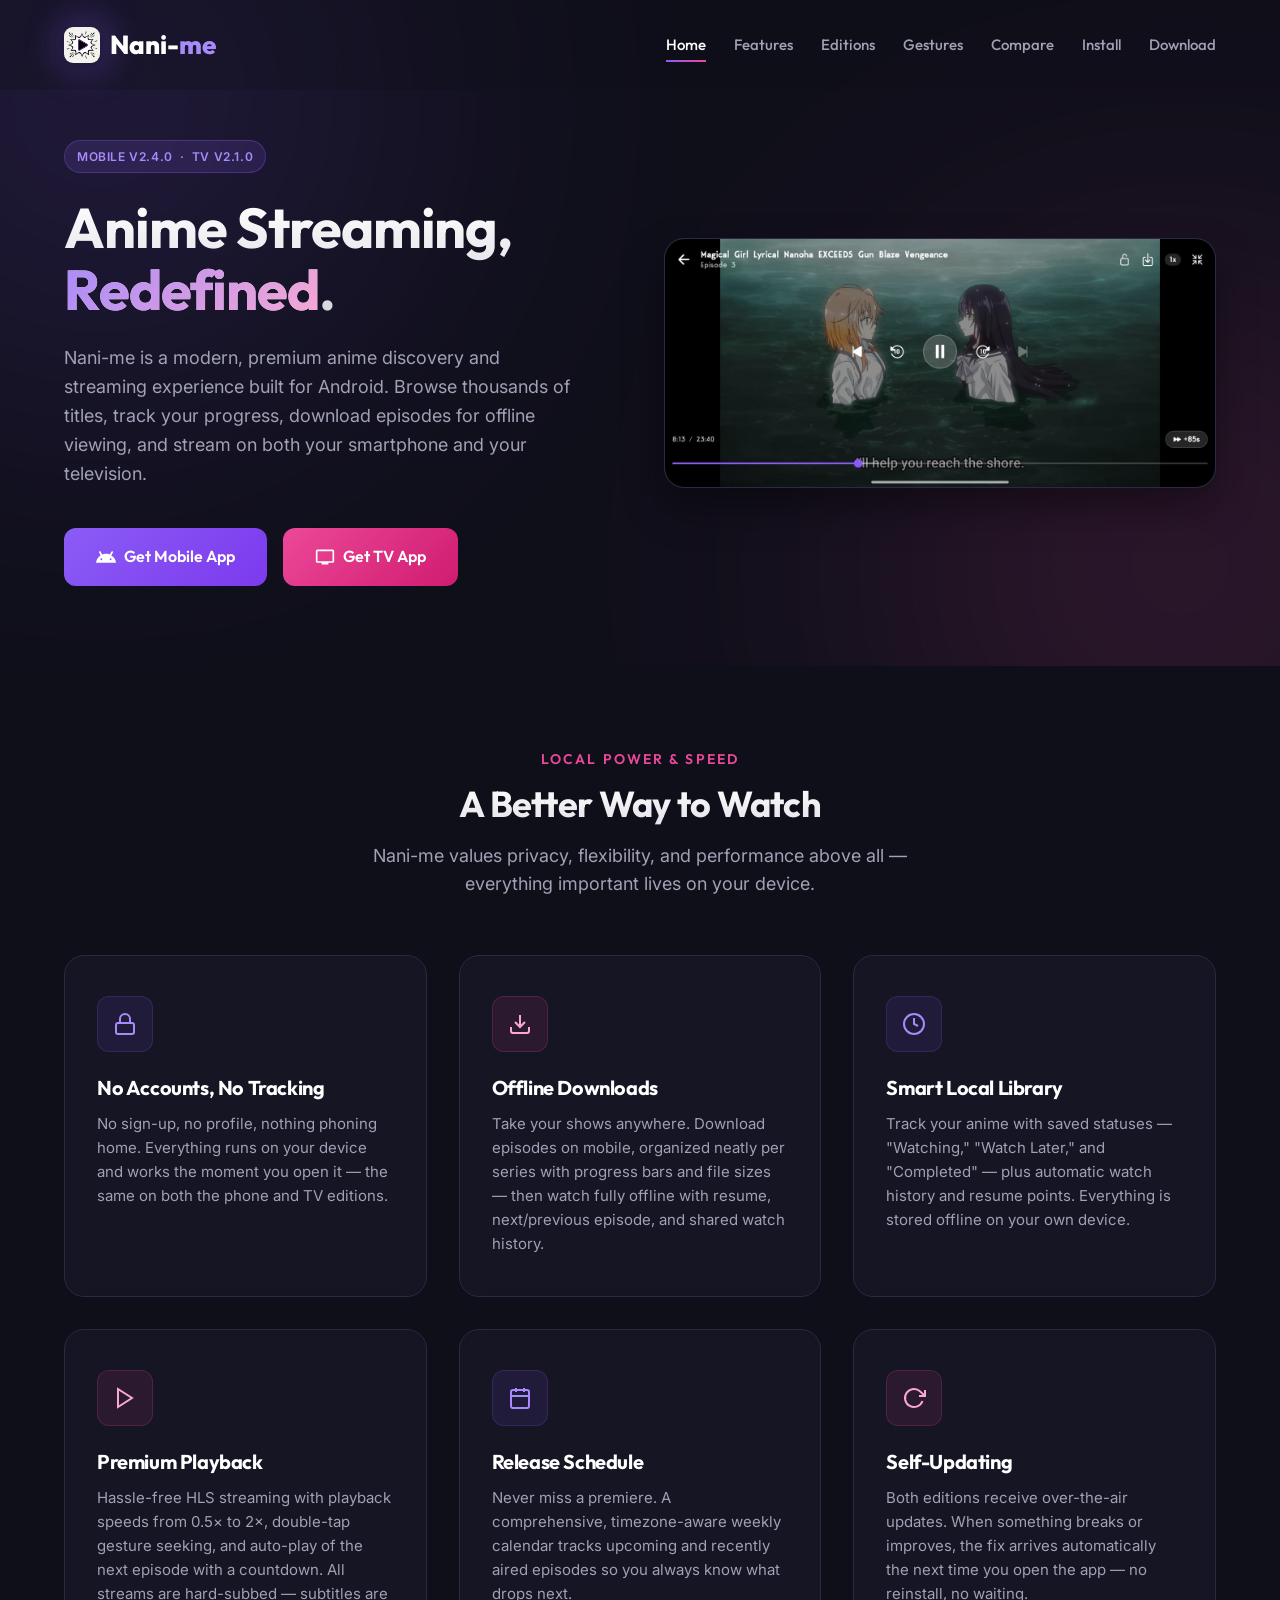
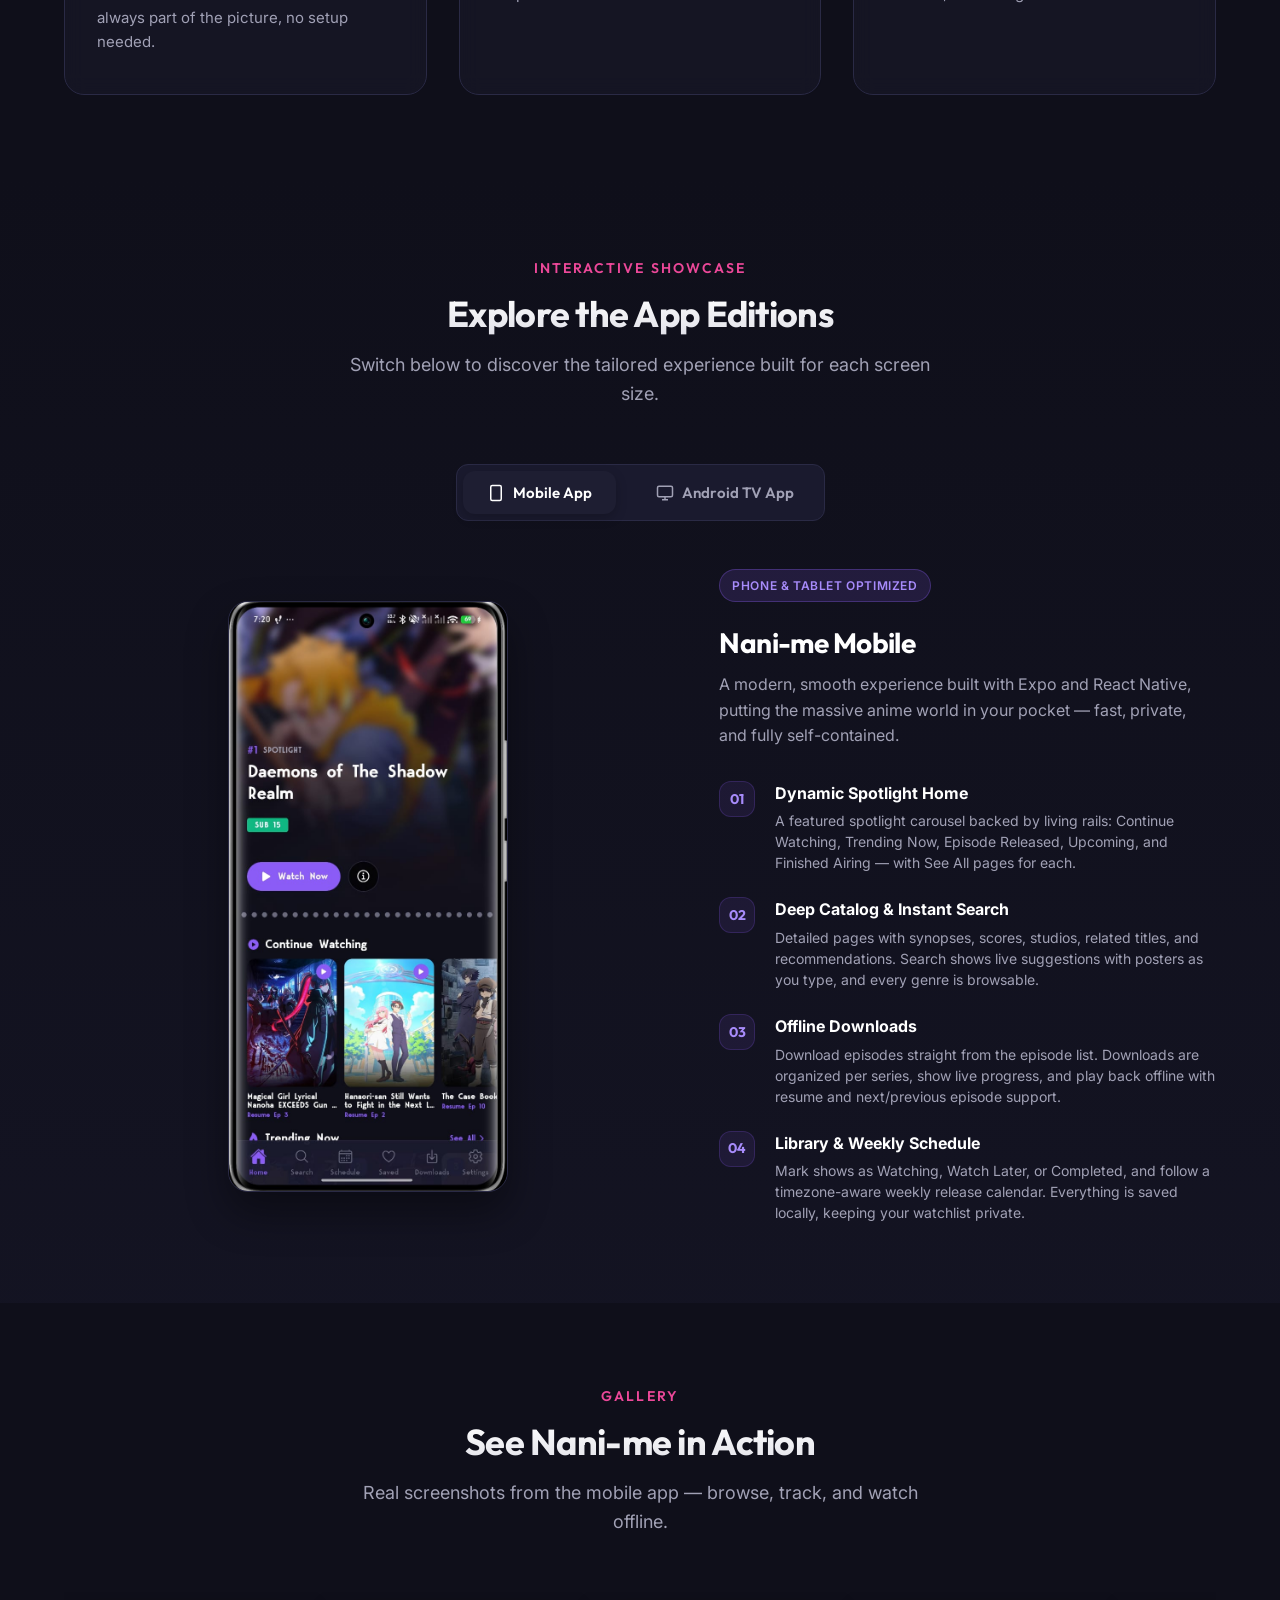
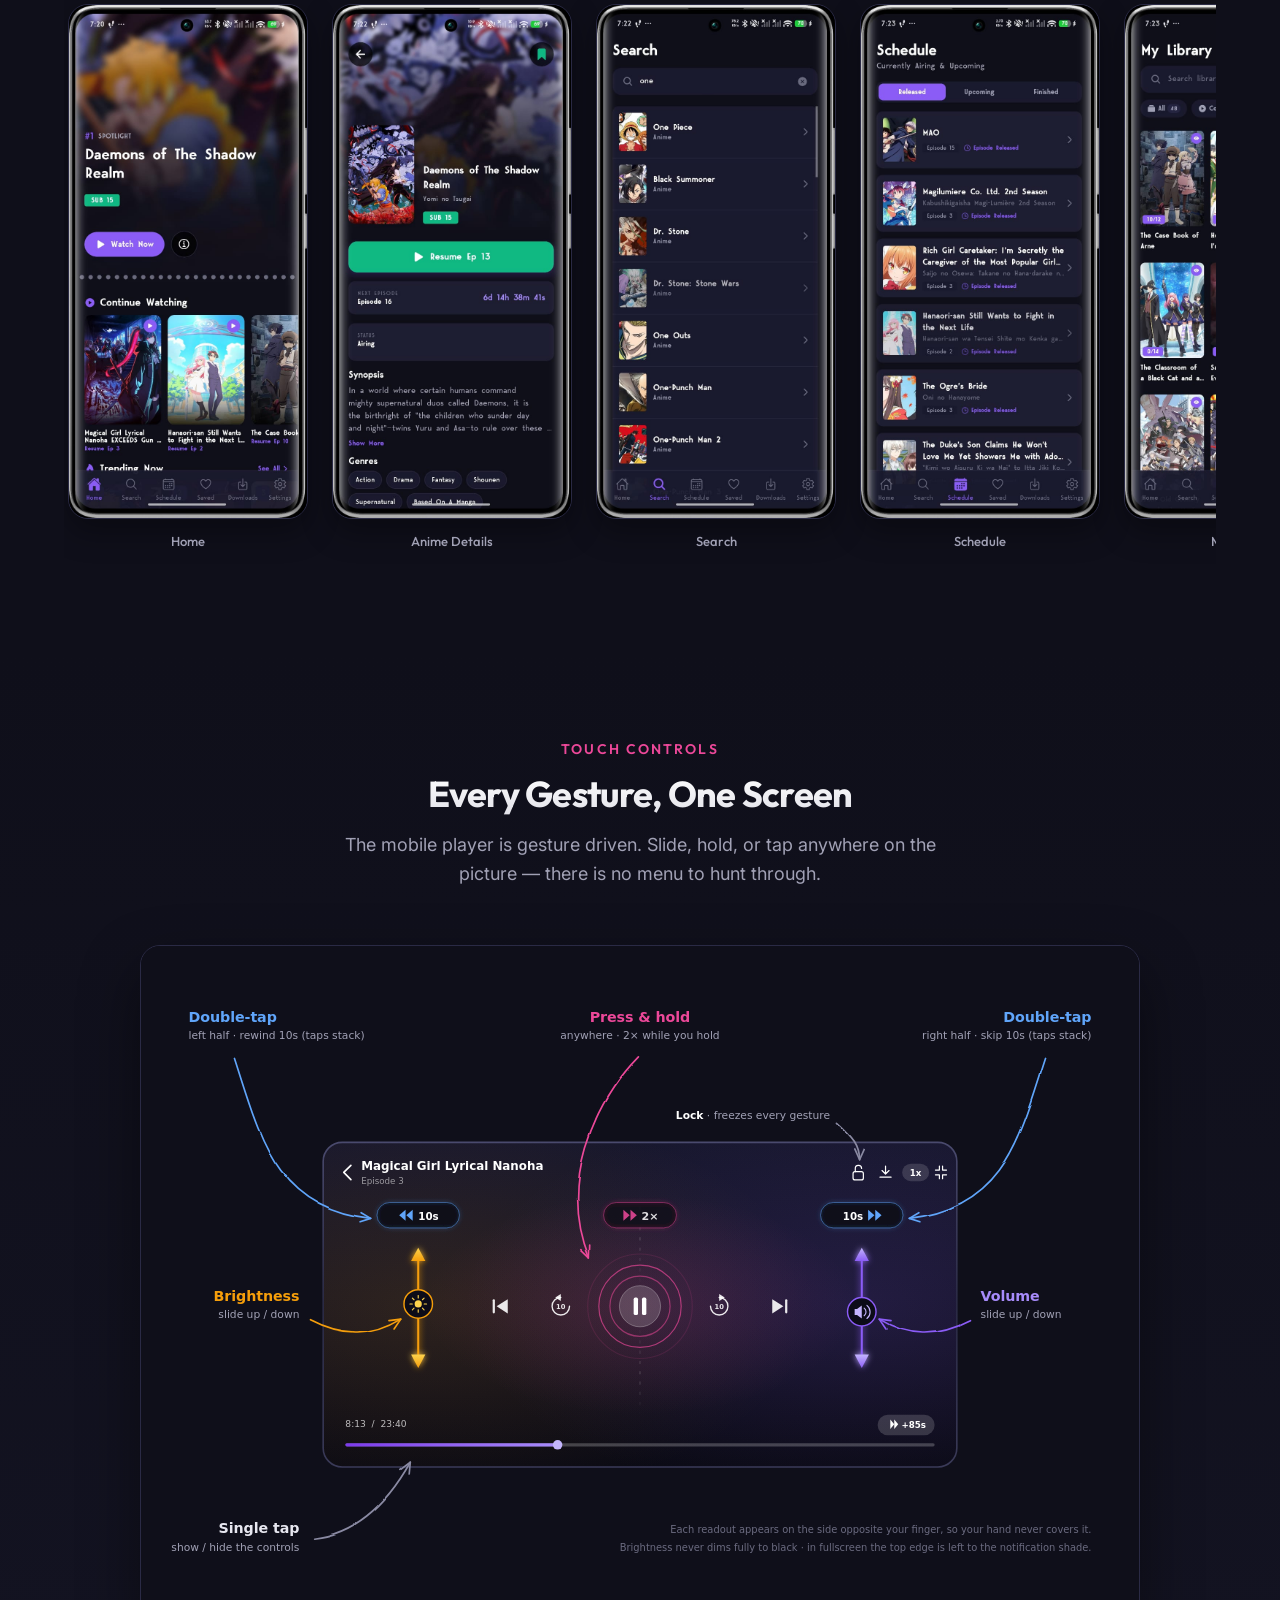
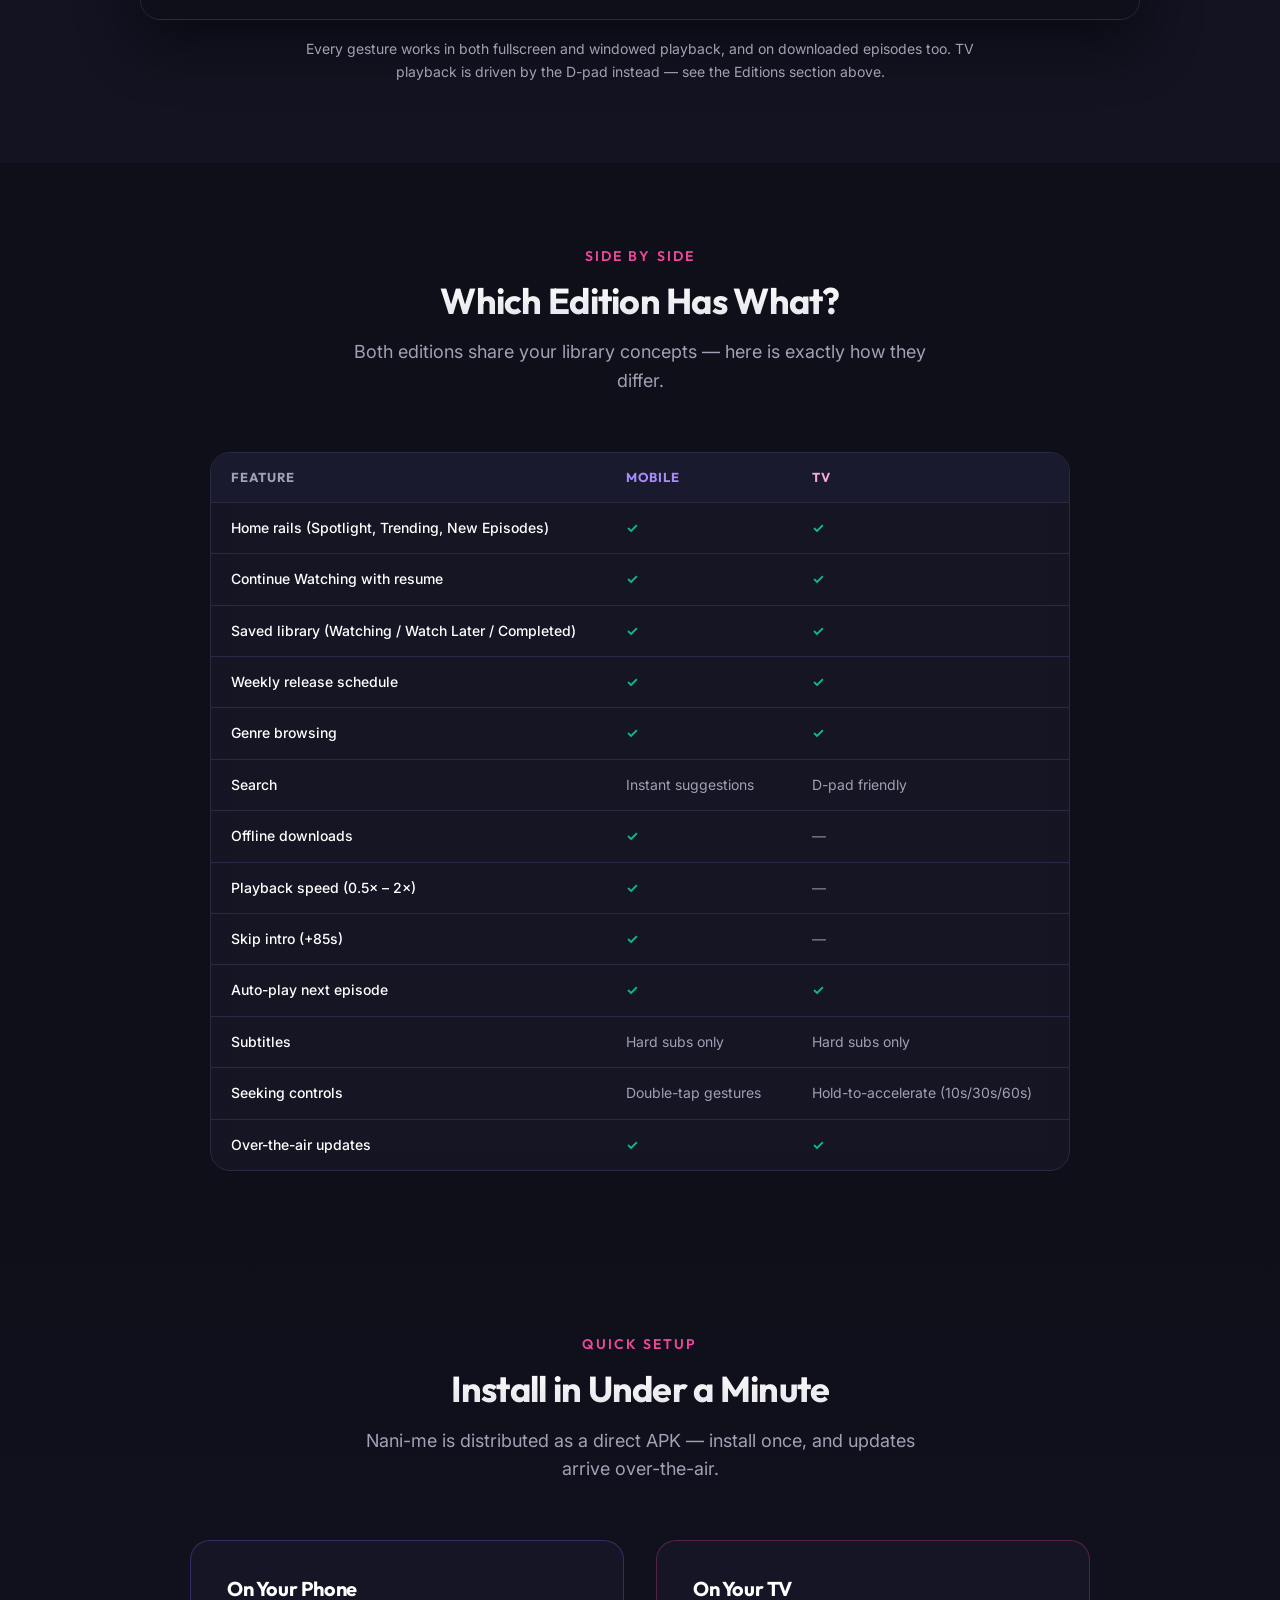
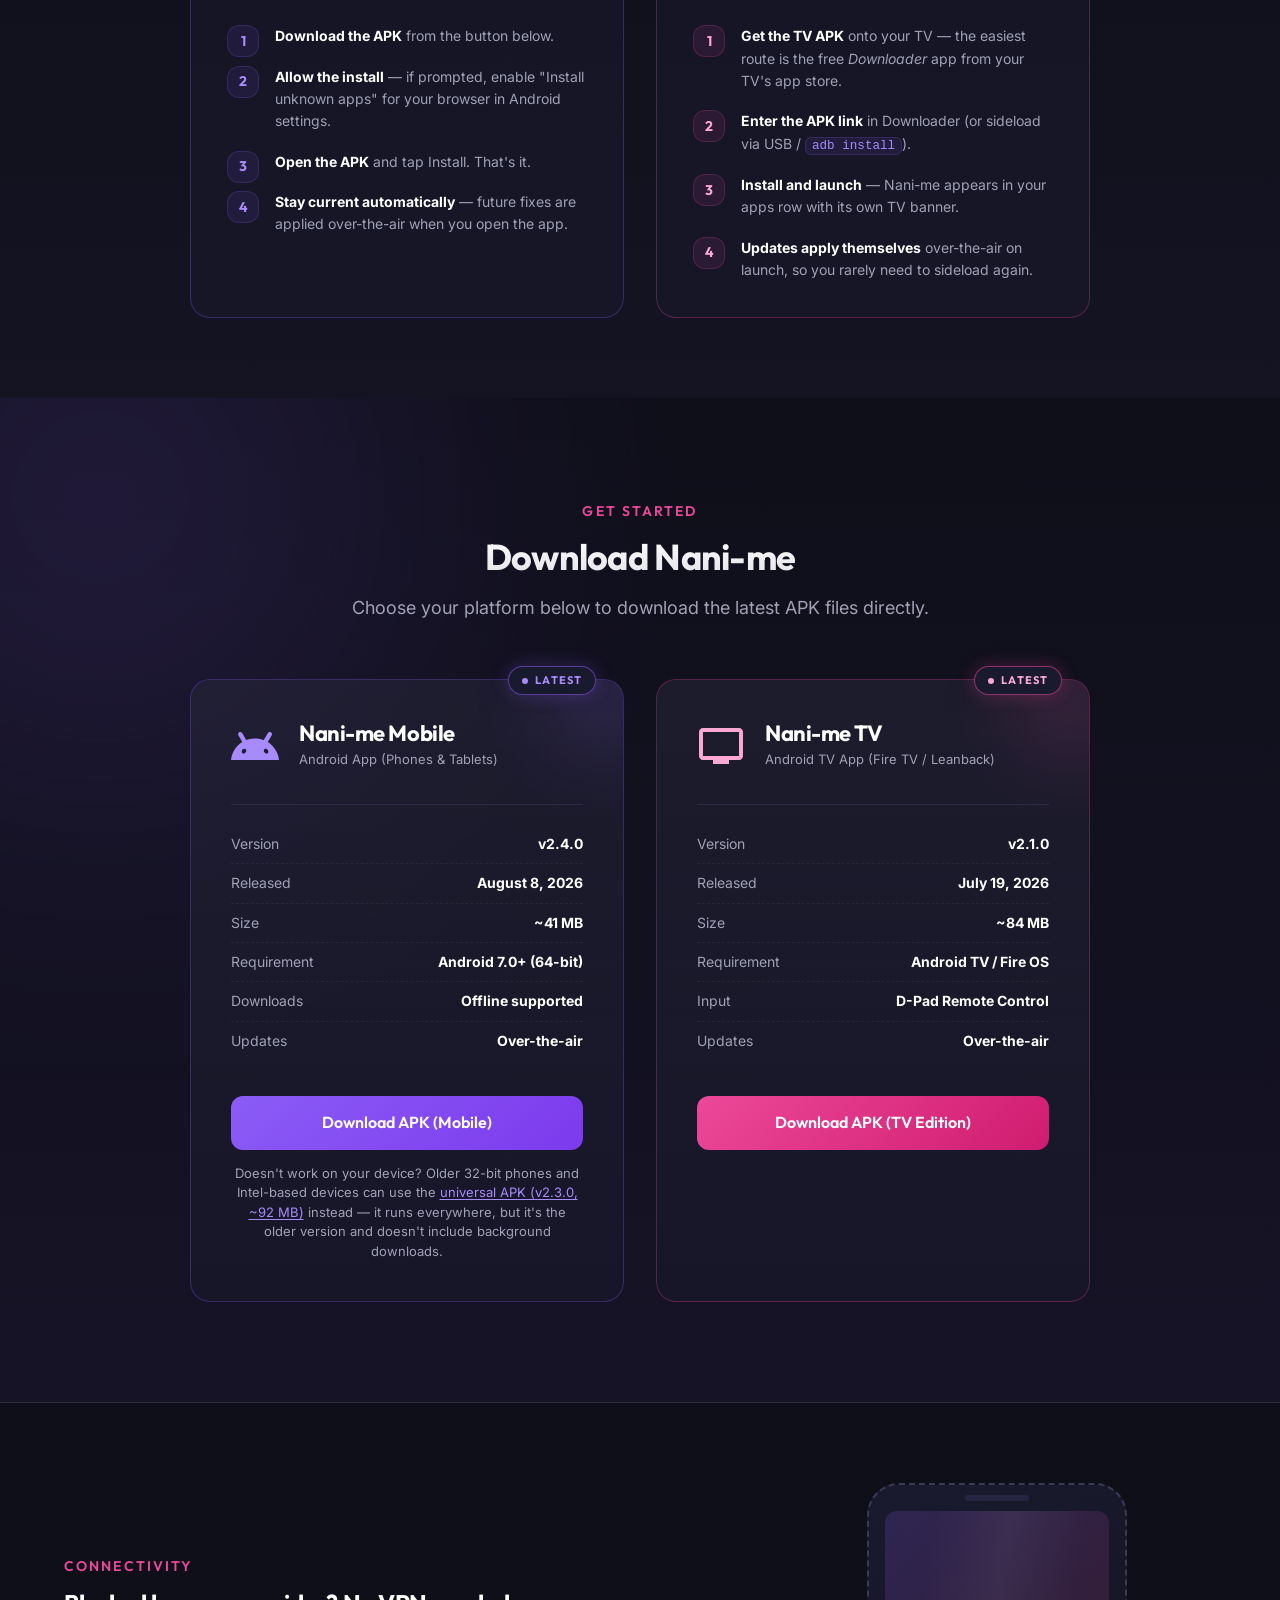
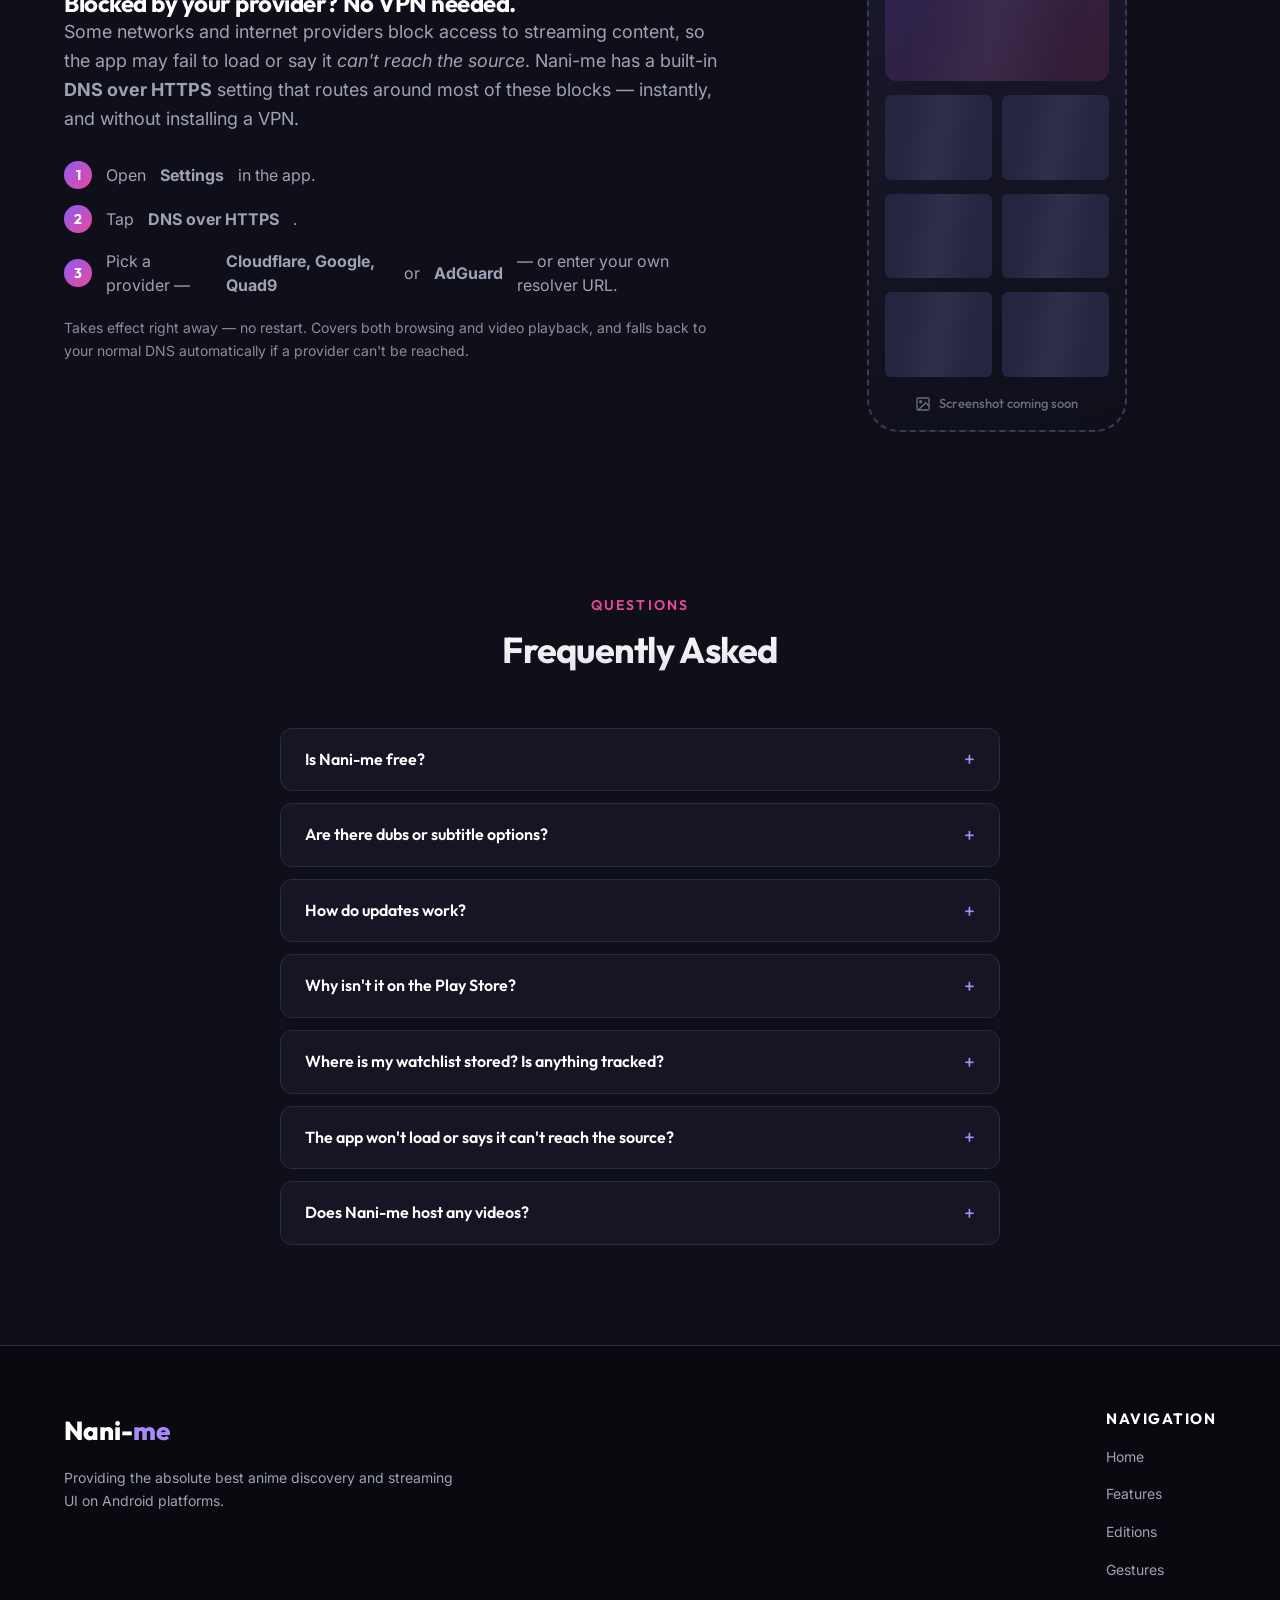
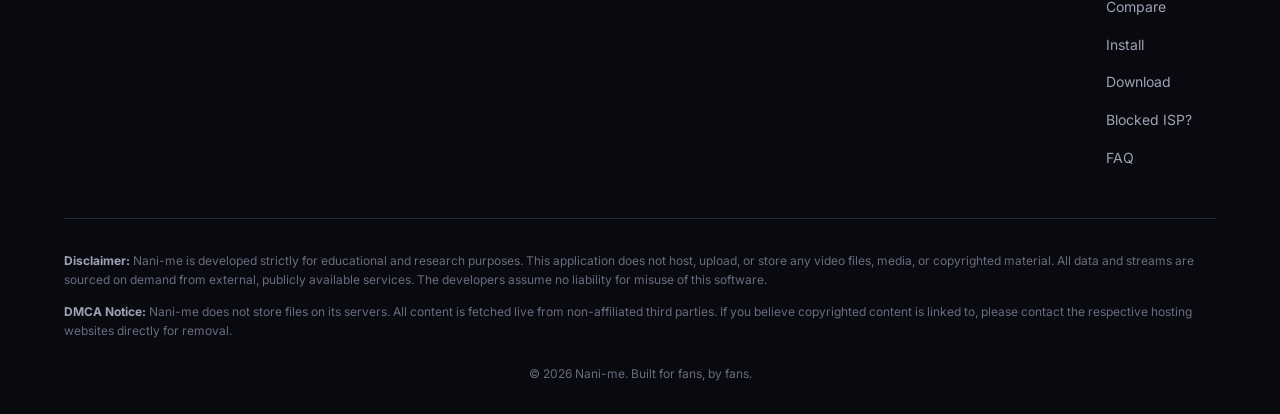
==== commit c47dbfac: "Point mobile download at v2.4.0; add release dates to download cards Hero badge and the mobile card " ====
--- a/index.html
+++ b/index.html
@@ -56,7 +56,7 @@
 
             <div class="container hero-container">
                 <div class="hero-content">
-                    <span class="badge">Mobile v2.3.0 &nbsp;·&nbsp; TV v2.1.0</span>
+                    <span class="badge">Mobile v2.4.0 &nbsp;·&nbsp; TV v2.1.0</span>
                     <h1 class="hero-title">Anime Streaming, <br><span class="gradient-text">Redefined</span>.</h1>
                     <p class="hero-description">
                         Nani-me is a modern, premium anime discovery and streaming experience built for Android. Browse thousands of titles, track your progress, download episodes for offline viewing, and stream on both your smartphone and your television.
@@ -527,15 +527,16 @@
                             </div>
 
                             <ul class="dl-specs">
-                                <li><span>Version</span> <strong>v2.3.0</strong></li>
+                                <li><span>Version</span> <strong>v2.4.0</strong></li>
+                                <li><span>Released</span> <strong>August 8, 2026</strong></li>
                                 <li><span>Size</span> <strong>~41 MB</strong></li>
                                 <li><span>Requirement</span> <strong>Android 7.0+ (64-bit)</strong></li>
                                 <li><span>Downloads</span> <strong>Offline supported</strong></li>
                                 <li><span>Updates</span> <strong>Over-the-air</strong></li>
                             </ul>
 
-                            <a href="https://github.com/Syha-01/Nani-Me/releases/download/mobile-v2.3.0/nanime-mobile-v2.3.0-arm64.apk" download id="dl-mobile-apk" class="btn btn-block btn-primary btn-glow">Download APK (Mobile)</a>
-                            <p class="dl-fallback">Doesn't work on your device? Older 32-bit phones and Intel-based devices can use the <a href="https://github.com/Syha-01/Nani-Me/releases/download/mobile-v2.3.0/nanime-mobile-v2.3.0-universal.apk" download>universal APK (v2.3.0, ~92 MB)</a> instead.</p>
+                            <a href="https://github.com/Syha-01/Nani-Me/releases/download/mobile-v2.4.0/nanime-mobile-v2.4.0-arm64.apk" download id="dl-mobile-apk" class="btn btn-block btn-primary btn-glow">Download APK (Mobile)</a>
+                            <p class="dl-fallback">Doesn't work on your device? Older 32-bit phones and Intel-based devices can use the <a href="https://github.com/Syha-01/Nani-Me/releases/download/mobile-v2.3.0/nanime-mobile-v2.3.0-universal.apk" download>universal APK (v2.3.0, ~92 MB)</a> instead — it runs everywhere, but it's the older version and doesn't include background downloads.</p>
                         </div>
                     </div>
                     </div>
@@ -558,6 +559,7 @@
 
                             <ul class="dl-specs">
                                 <li><span>Version</span> <strong>v2.1.0</strong></li>
+                                <li><span>Released</span> <strong>July 19, 2026</strong></li>
                                 <li><span>Size</span> <strong>~84 MB</strong></li>
                                 <li><span>Requirement</span> <strong>Android TV / Fire OS</strong></li>
                                 <li><span>Input</span> <strong>D-Pad Remote Control</strong></li>
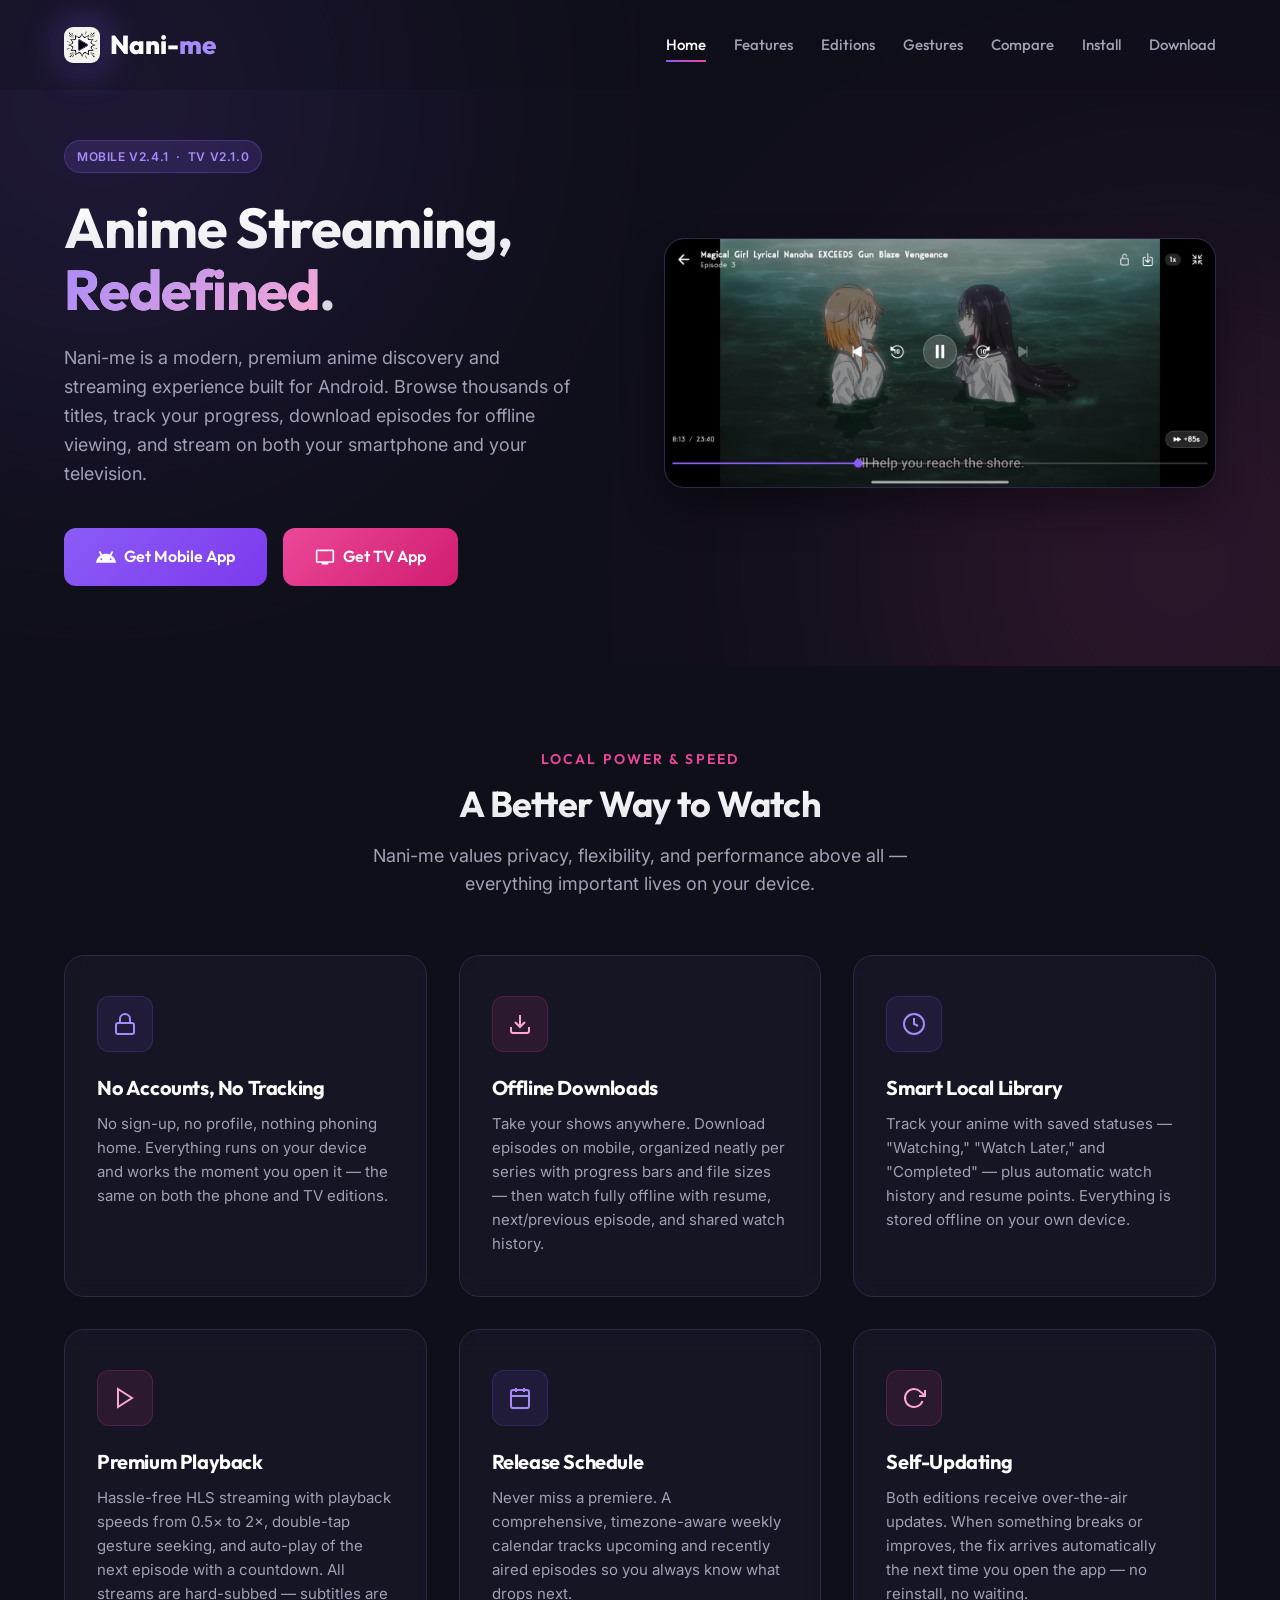
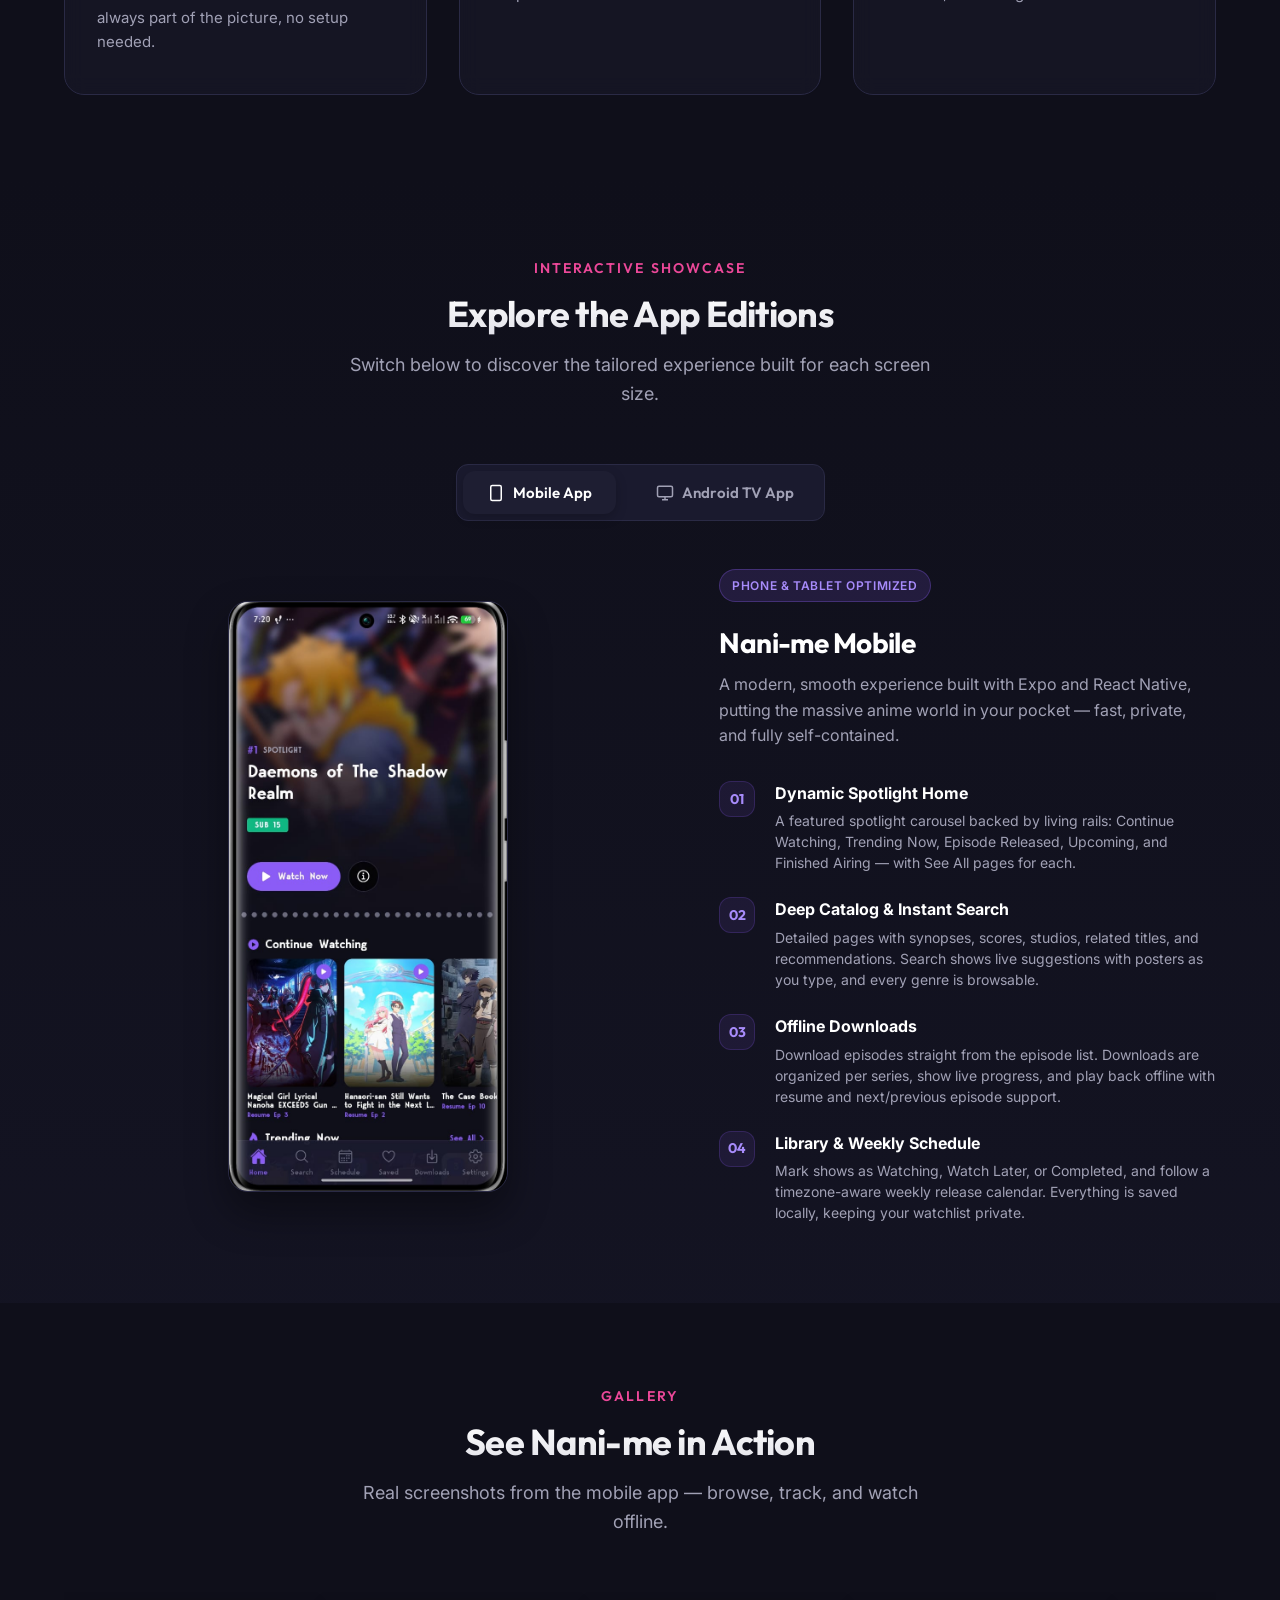
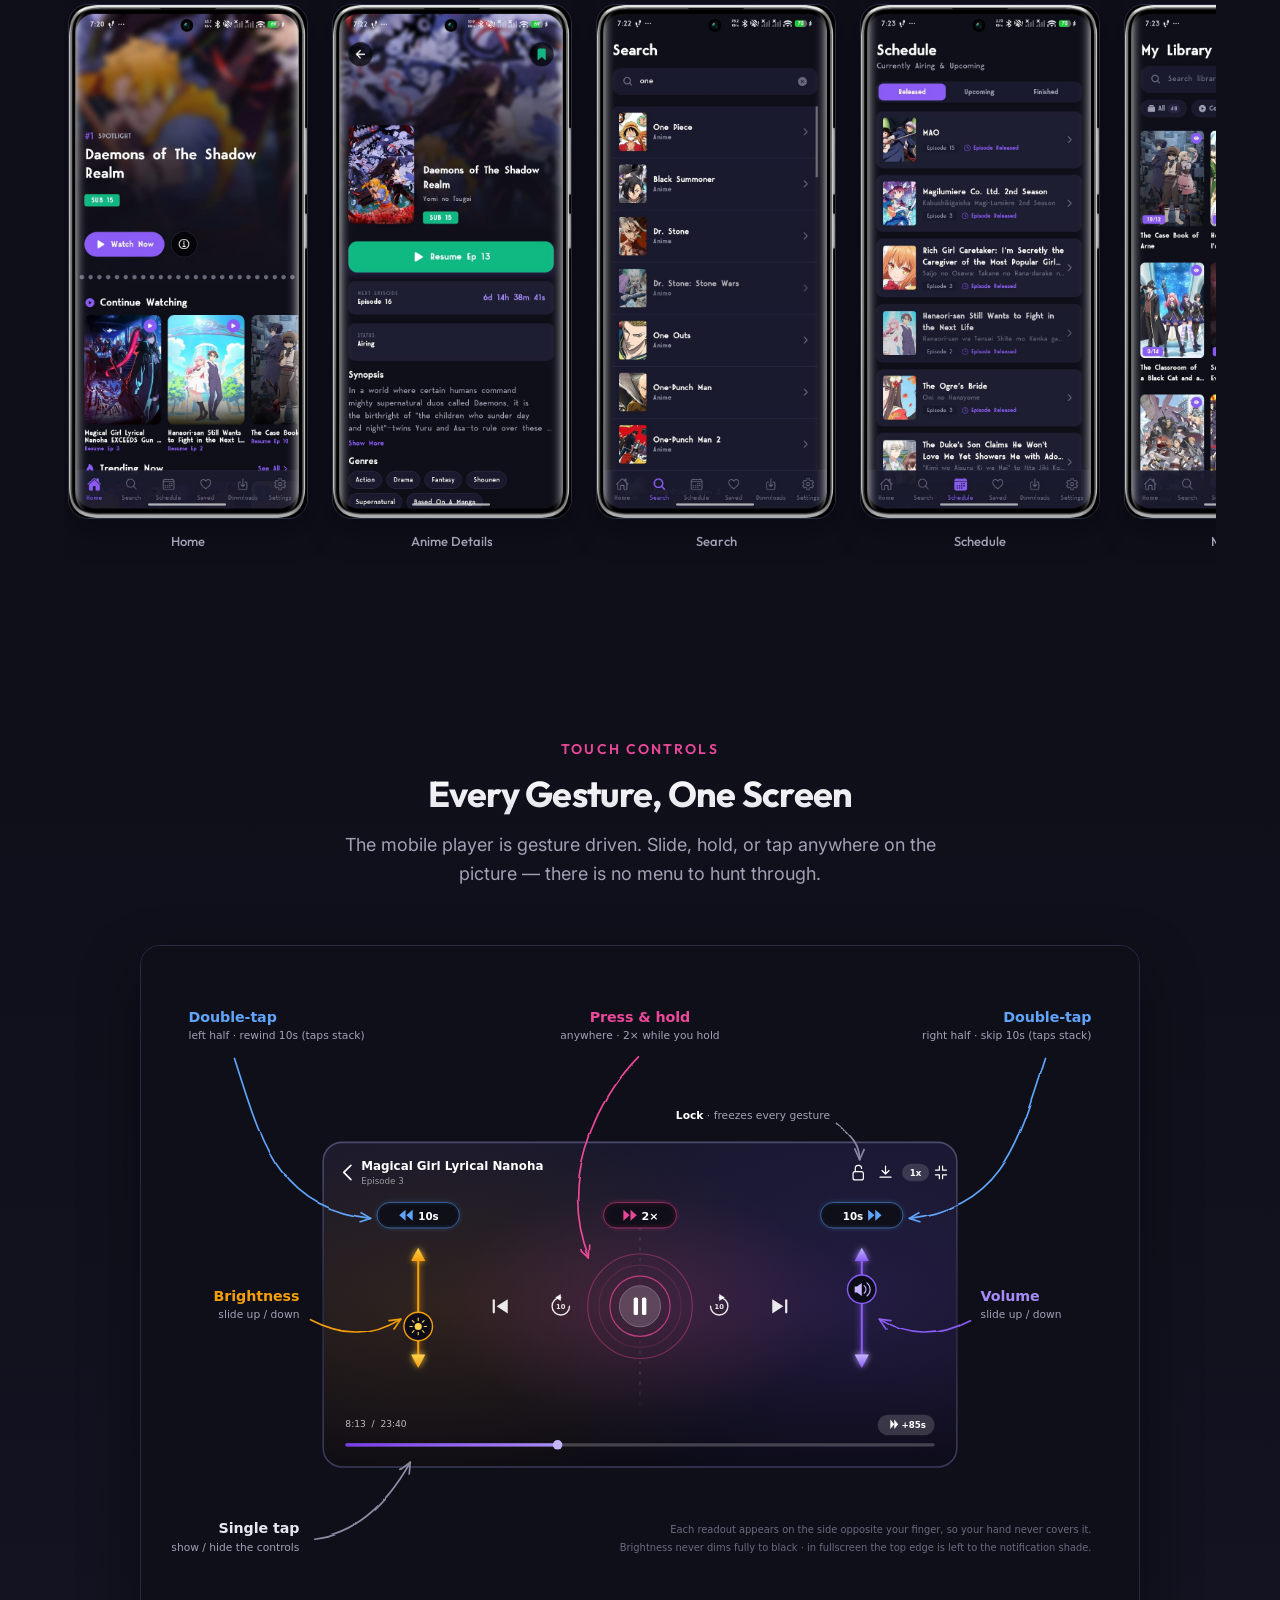
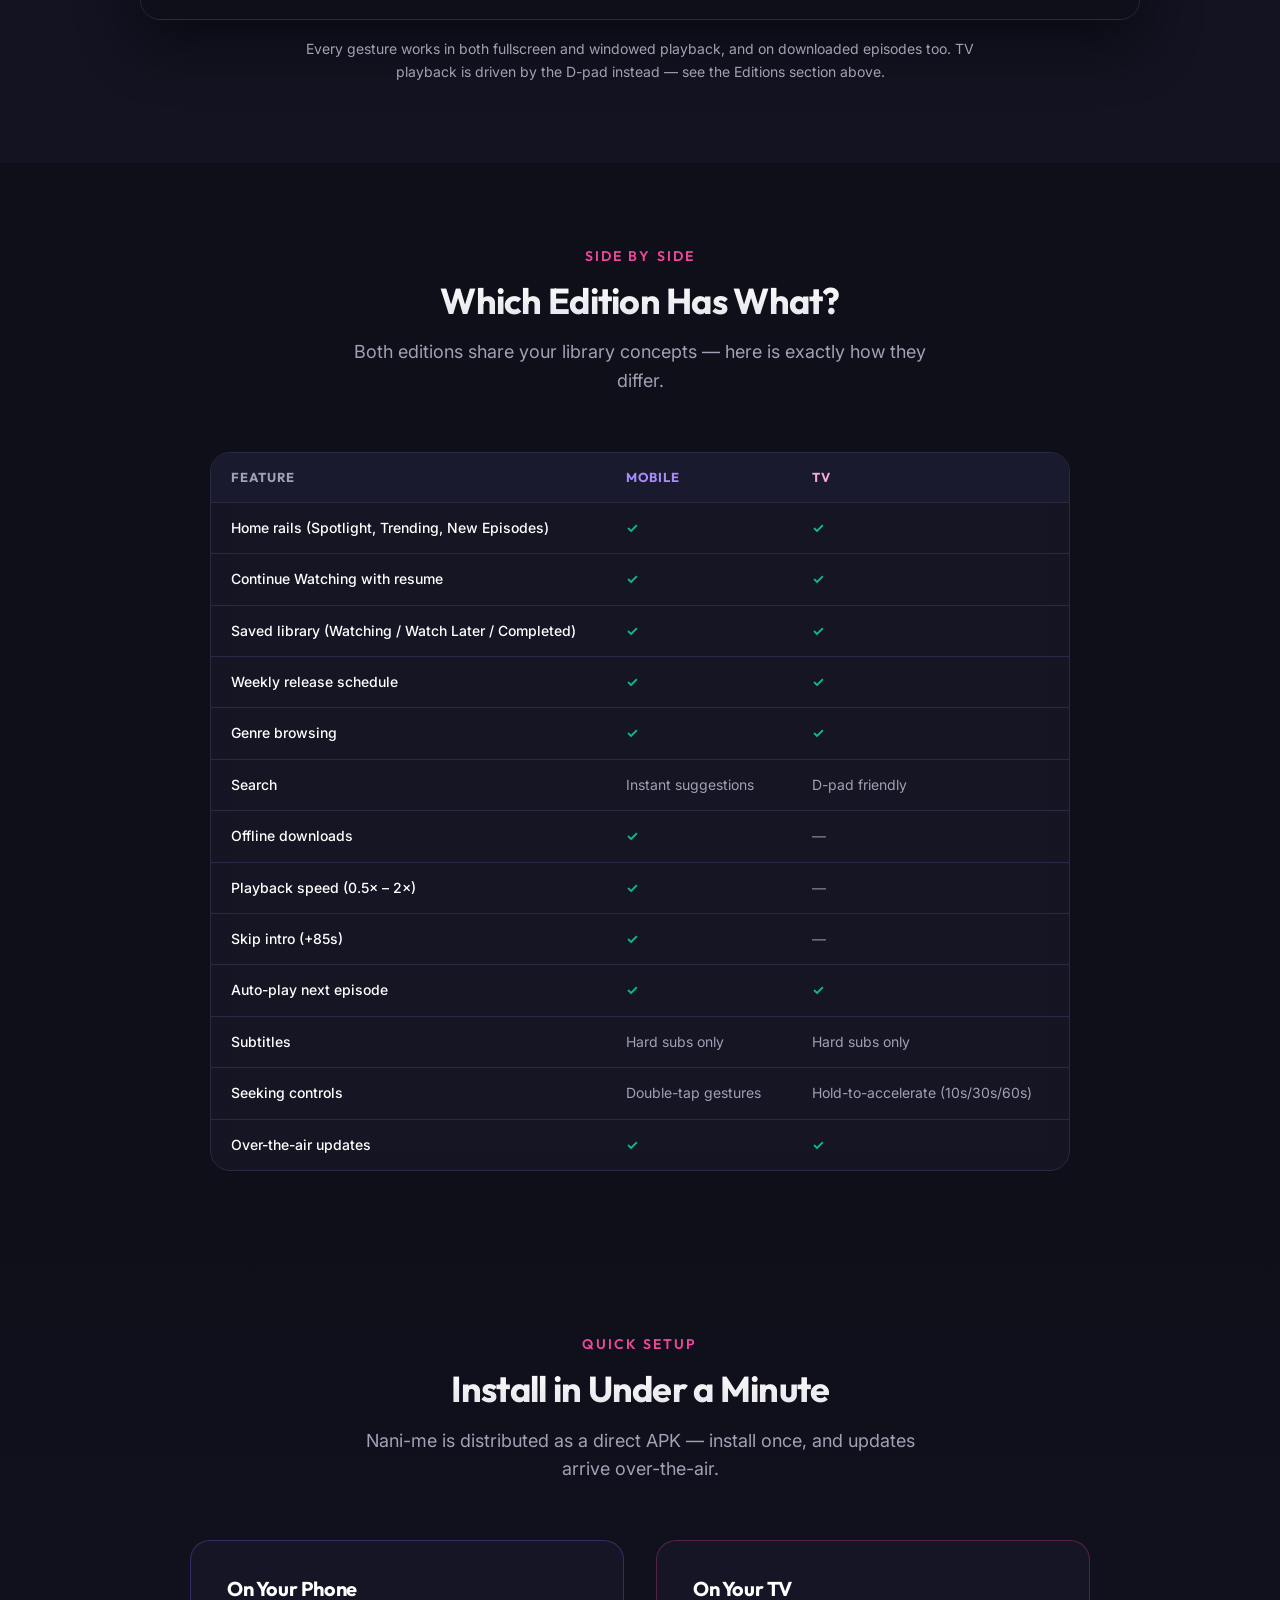
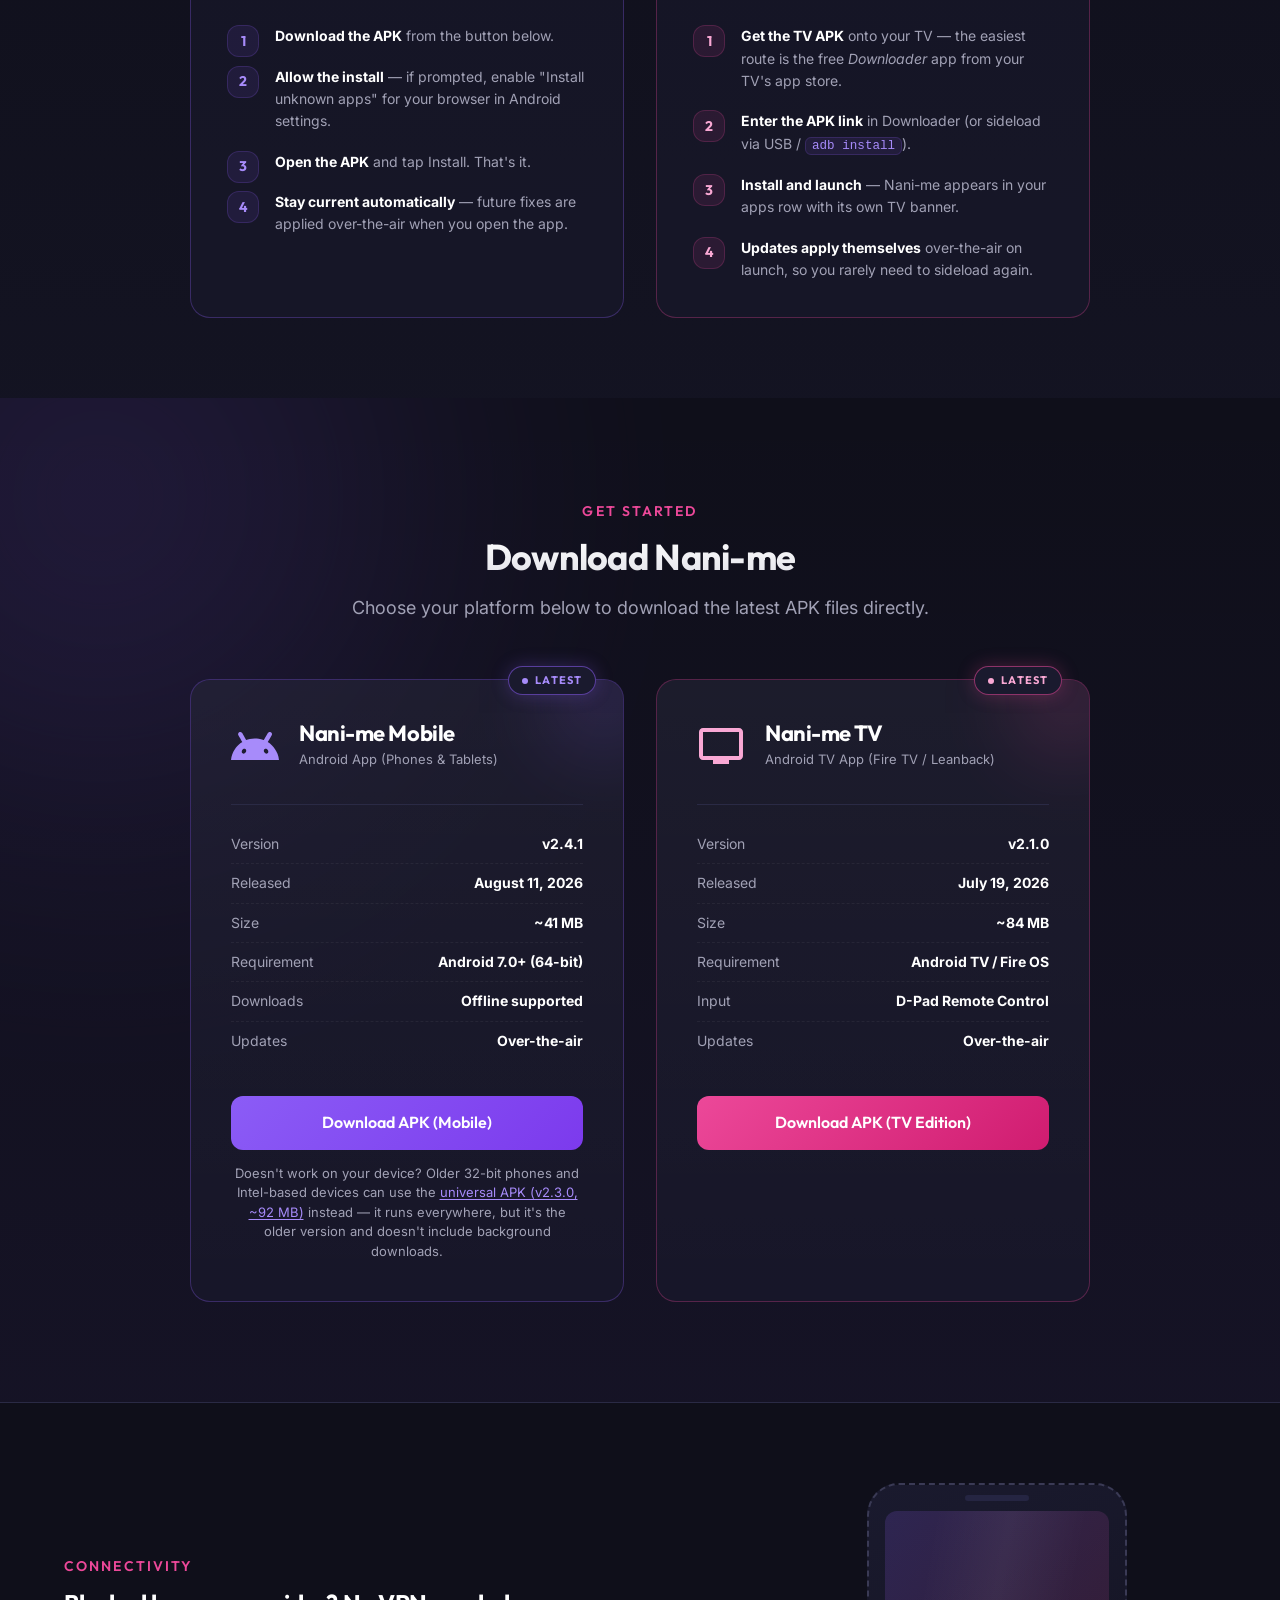
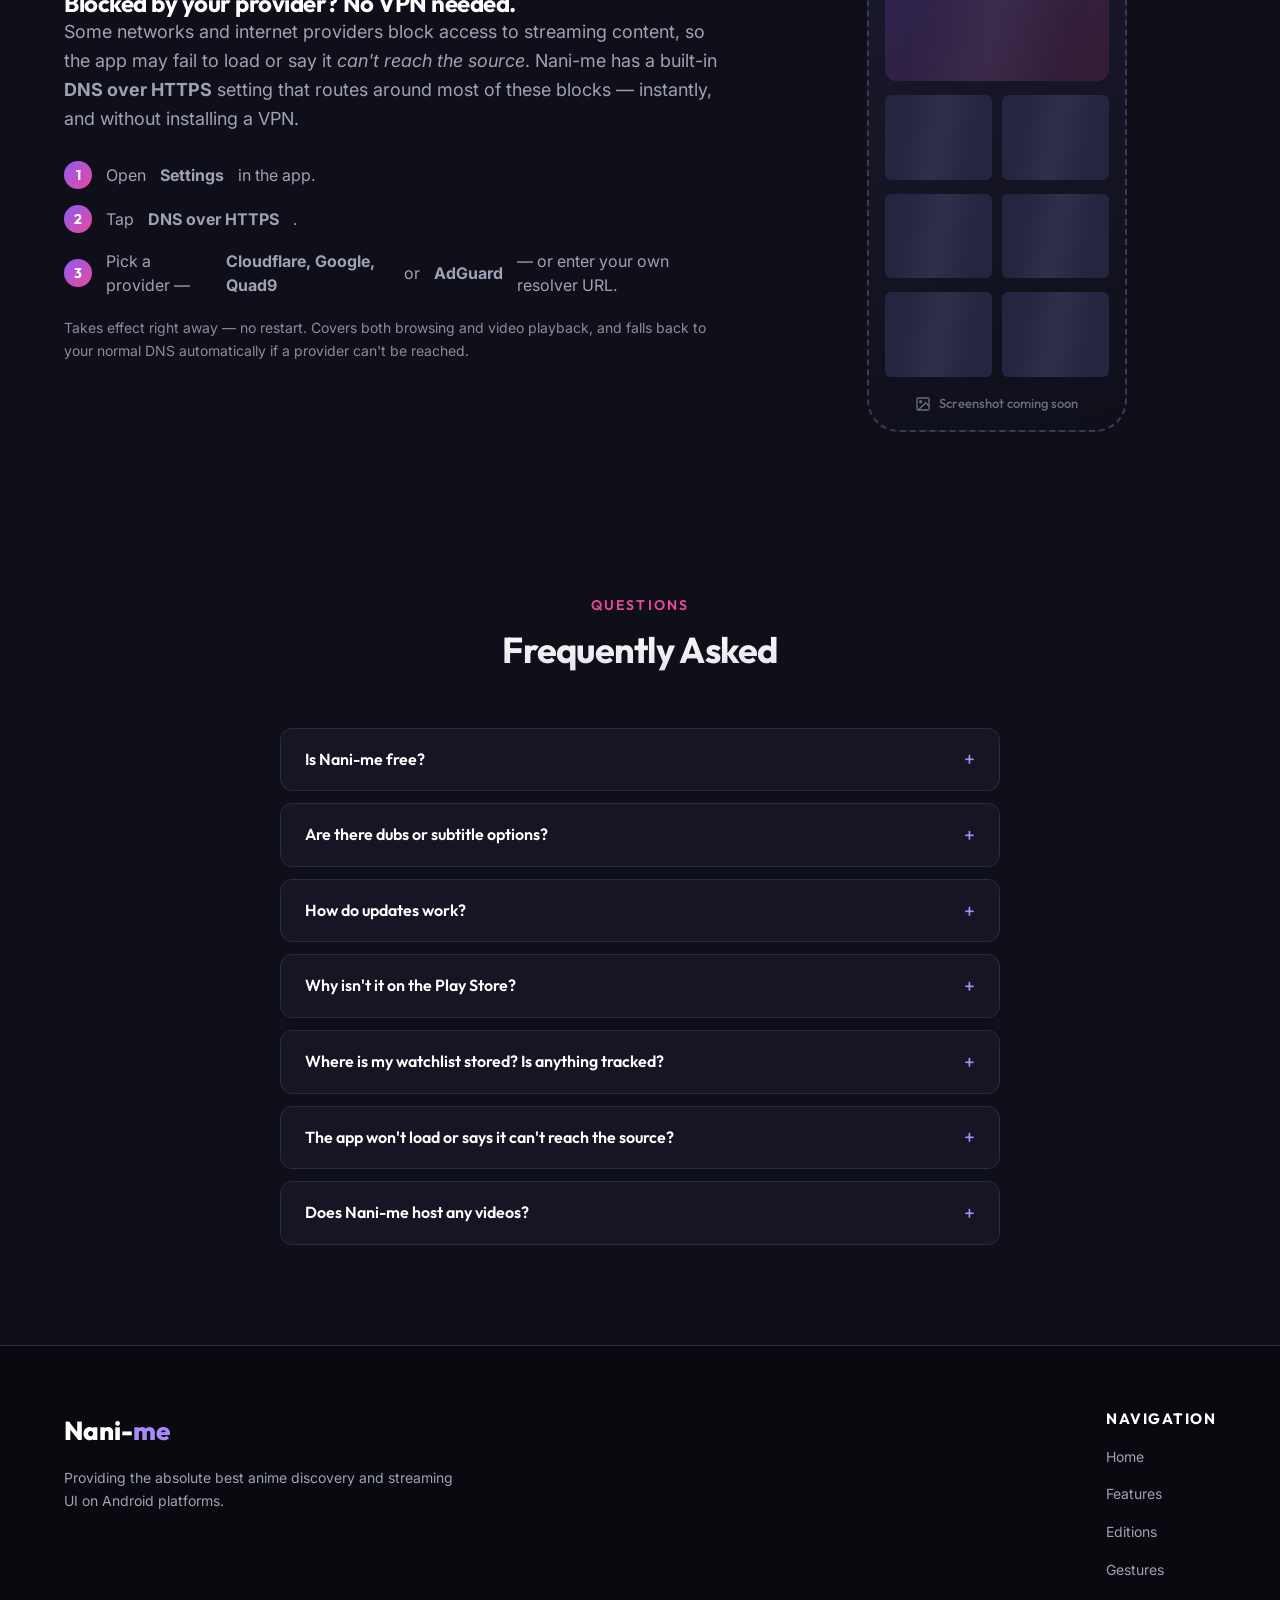
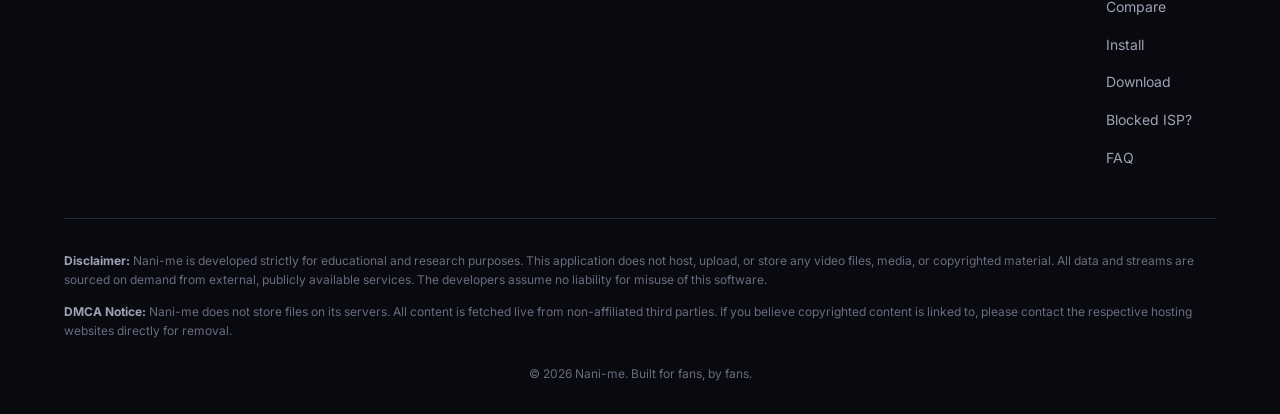
==== commit 830bc9c3: "Point mobile download at v2.4.1 Co-Authored-By: Claude Opus 5 <noreply@anthropic.com>" ====
--- a/index.html
+++ b/index.html
@@ -56,7 +56,7 @@
 
             <div class="container hero-container">
                 <div class="hero-content">
-                    <span class="badge">Mobile v2.4.0 &nbsp;·&nbsp; TV v2.1.0</span>
+                    <span class="badge">Mobile v2.4.1 &nbsp;·&nbsp; TV v2.1.0</span>
                     <h1 class="hero-title">Anime Streaming, <br><span class="gradient-text">Redefined</span>.</h1>
                     <p class="hero-description">
                         Nani-me is a modern, premium anime discovery and streaming experience built for Android. Browse thousands of titles, track your progress, download episodes for offline viewing, and stream on both your smartphone and your television.
@@ -527,15 +527,15 @@
                             </div>
 
                             <ul class="dl-specs">
-                                <li><span>Version</span> <strong>v2.4.0</strong></li>
-                                <li><span>Released</span> <strong>August 8, 2026</strong></li>
+                                <li><span>Version</span> <strong>v2.4.1</strong></li>
+                                <li><span>Released</span> <strong>August 11, 2026</strong></li>
                                 <li><span>Size</span> <strong>~41 MB</strong></li>
                                 <li><span>Requirement</span> <strong>Android 7.0+ (64-bit)</strong></li>
                                 <li><span>Downloads</span> <strong>Offline supported</strong></li>
                                 <li><span>Updates</span> <strong>Over-the-air</strong></li>
                             </ul>
 
-                            <a href="https://github.com/Syha-01/Nani-Me/releases/download/mobile-v2.4.0/nanime-mobile-v2.4.0-arm64.apk" download id="dl-mobile-apk" class="btn btn-block btn-primary btn-glow">Download APK (Mobile)</a>
+                            <a href="https://github.com/Syha-01/Nani-Me/releases/download/mobile-v2.4.1/nanime-mobile-v2.4.1-arm64.apk" download id="dl-mobile-apk" class="btn btn-block btn-primary btn-glow">Download APK (Mobile)</a>
                             <p class="dl-fallback">Doesn't work on your device? Older 32-bit phones and Intel-based devices can use the <a href="https://github.com/Syha-01/Nani-Me/releases/download/mobile-v2.3.0/nanime-mobile-v2.3.0-universal.apk" download>universal APK (v2.3.0, ~92 MB)</a> instead — it runs everywhere, but it's the older version and doesn't include background downloads.</p>
                         </div>
                     </div>
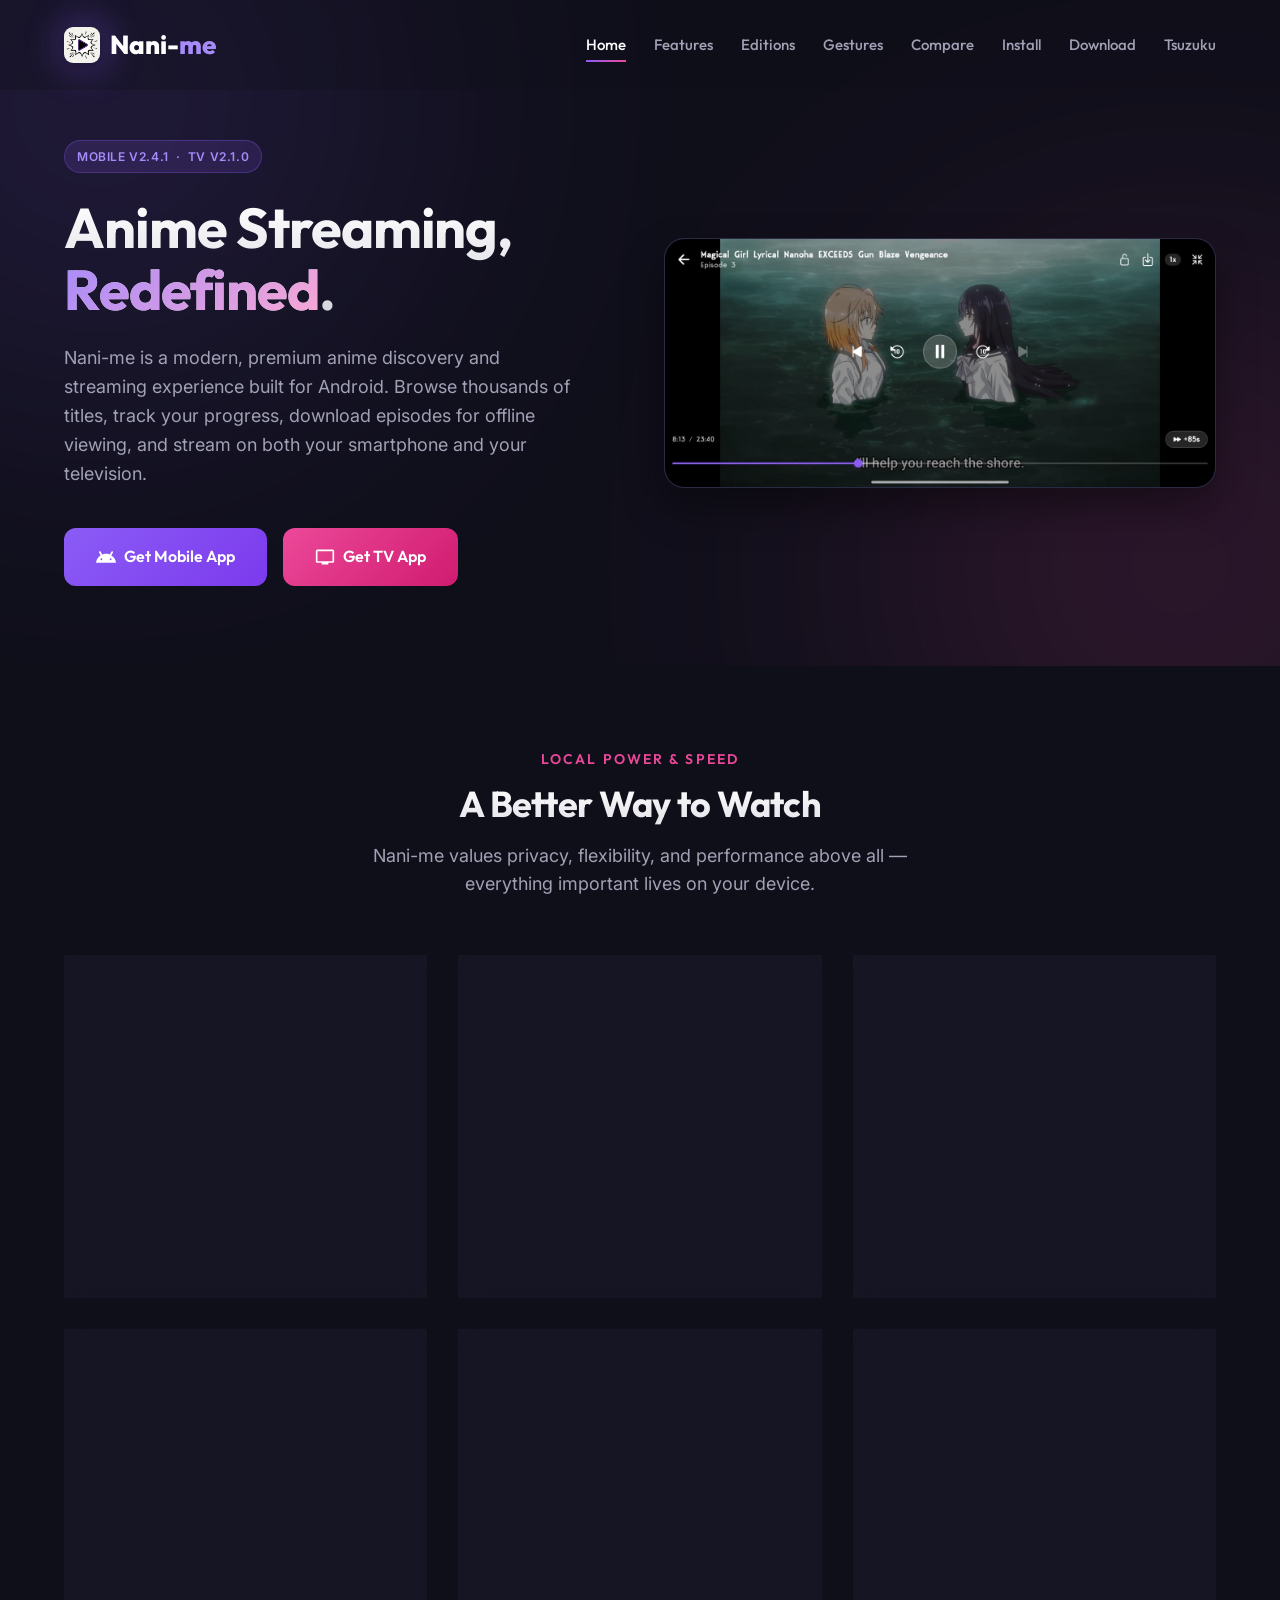
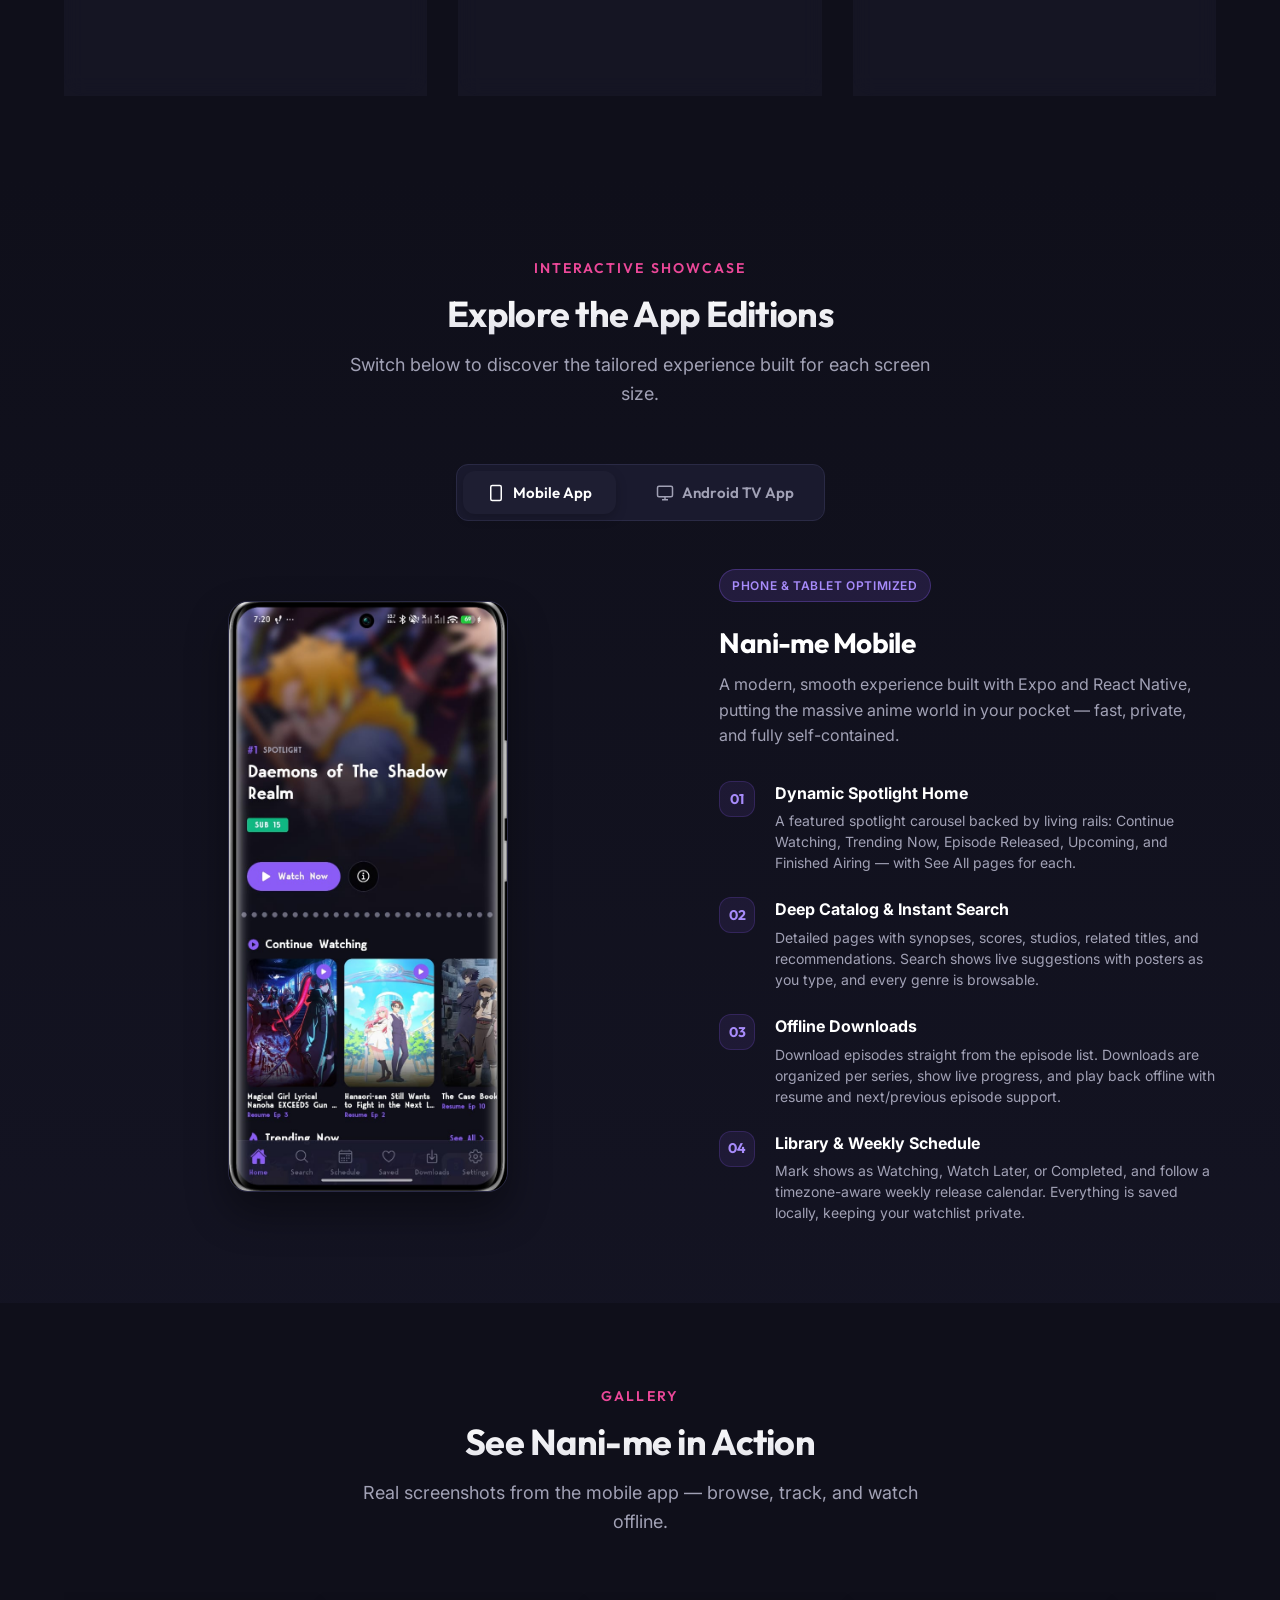
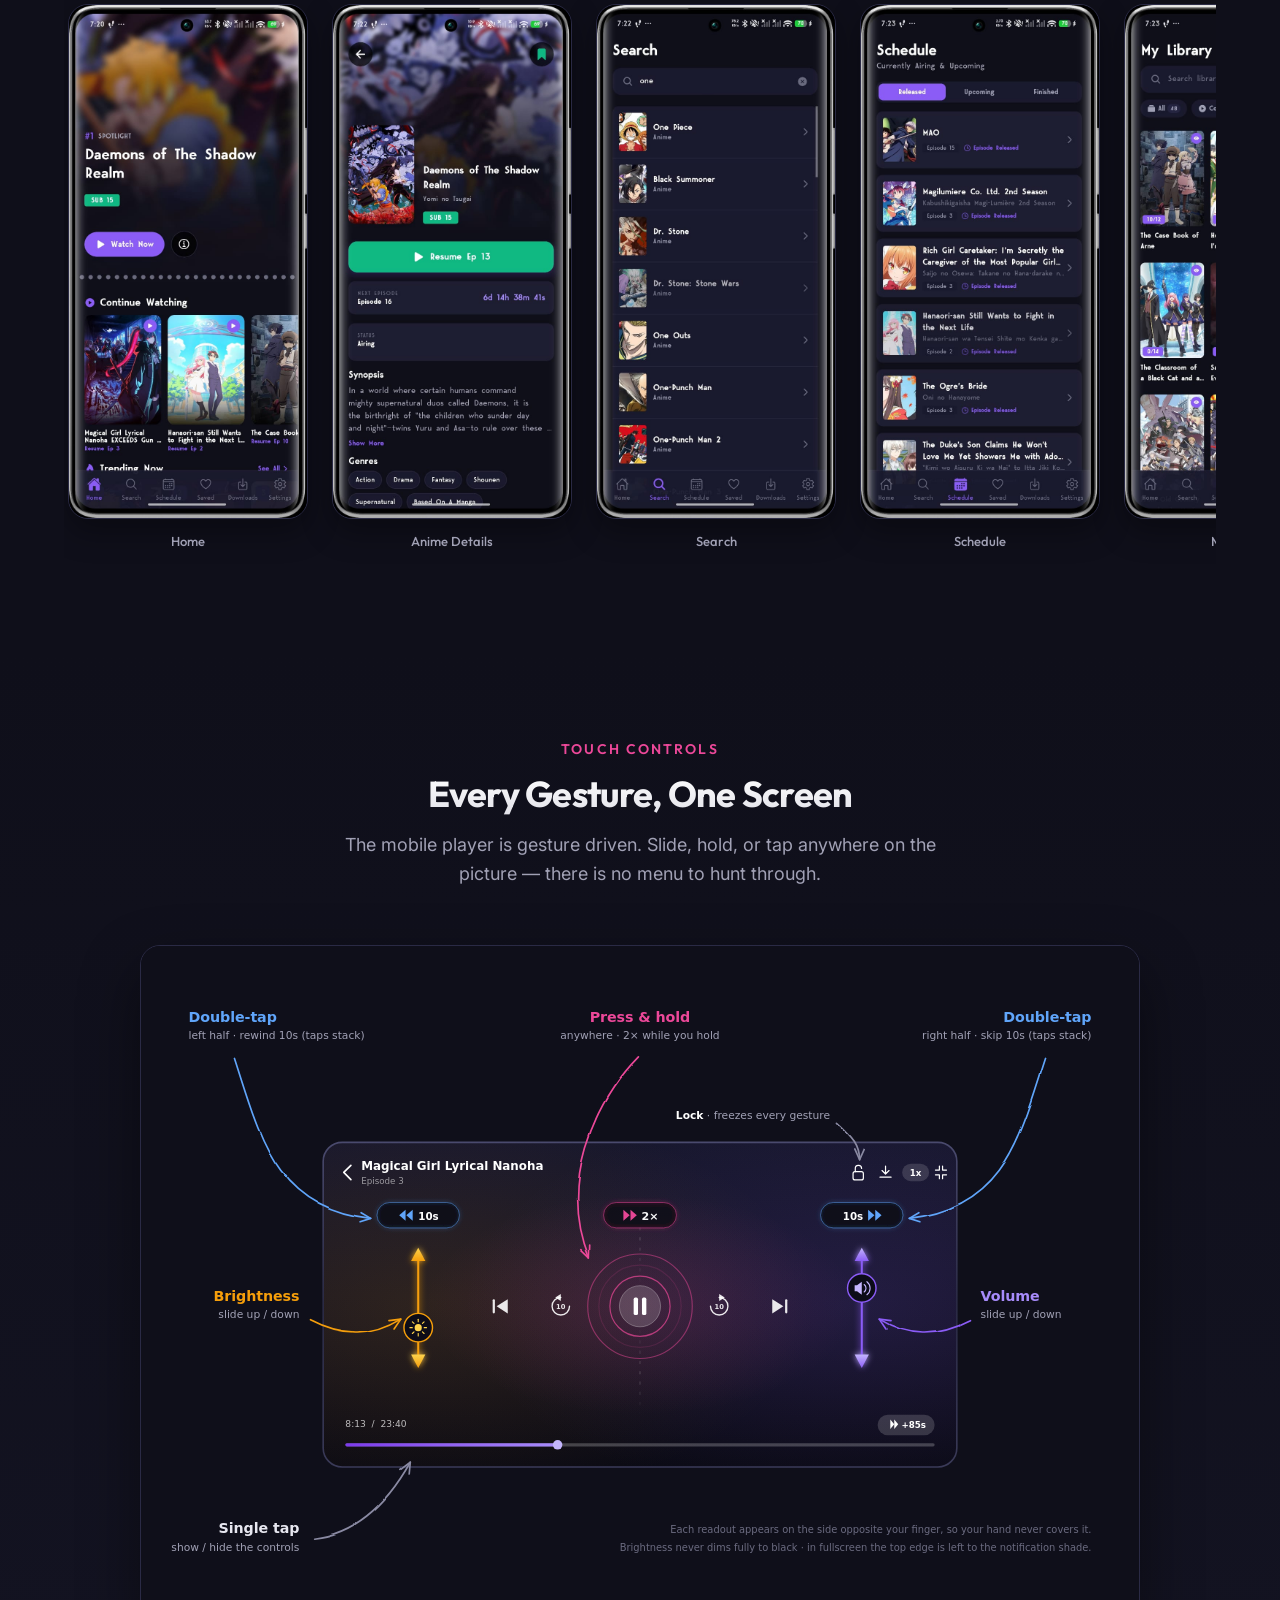
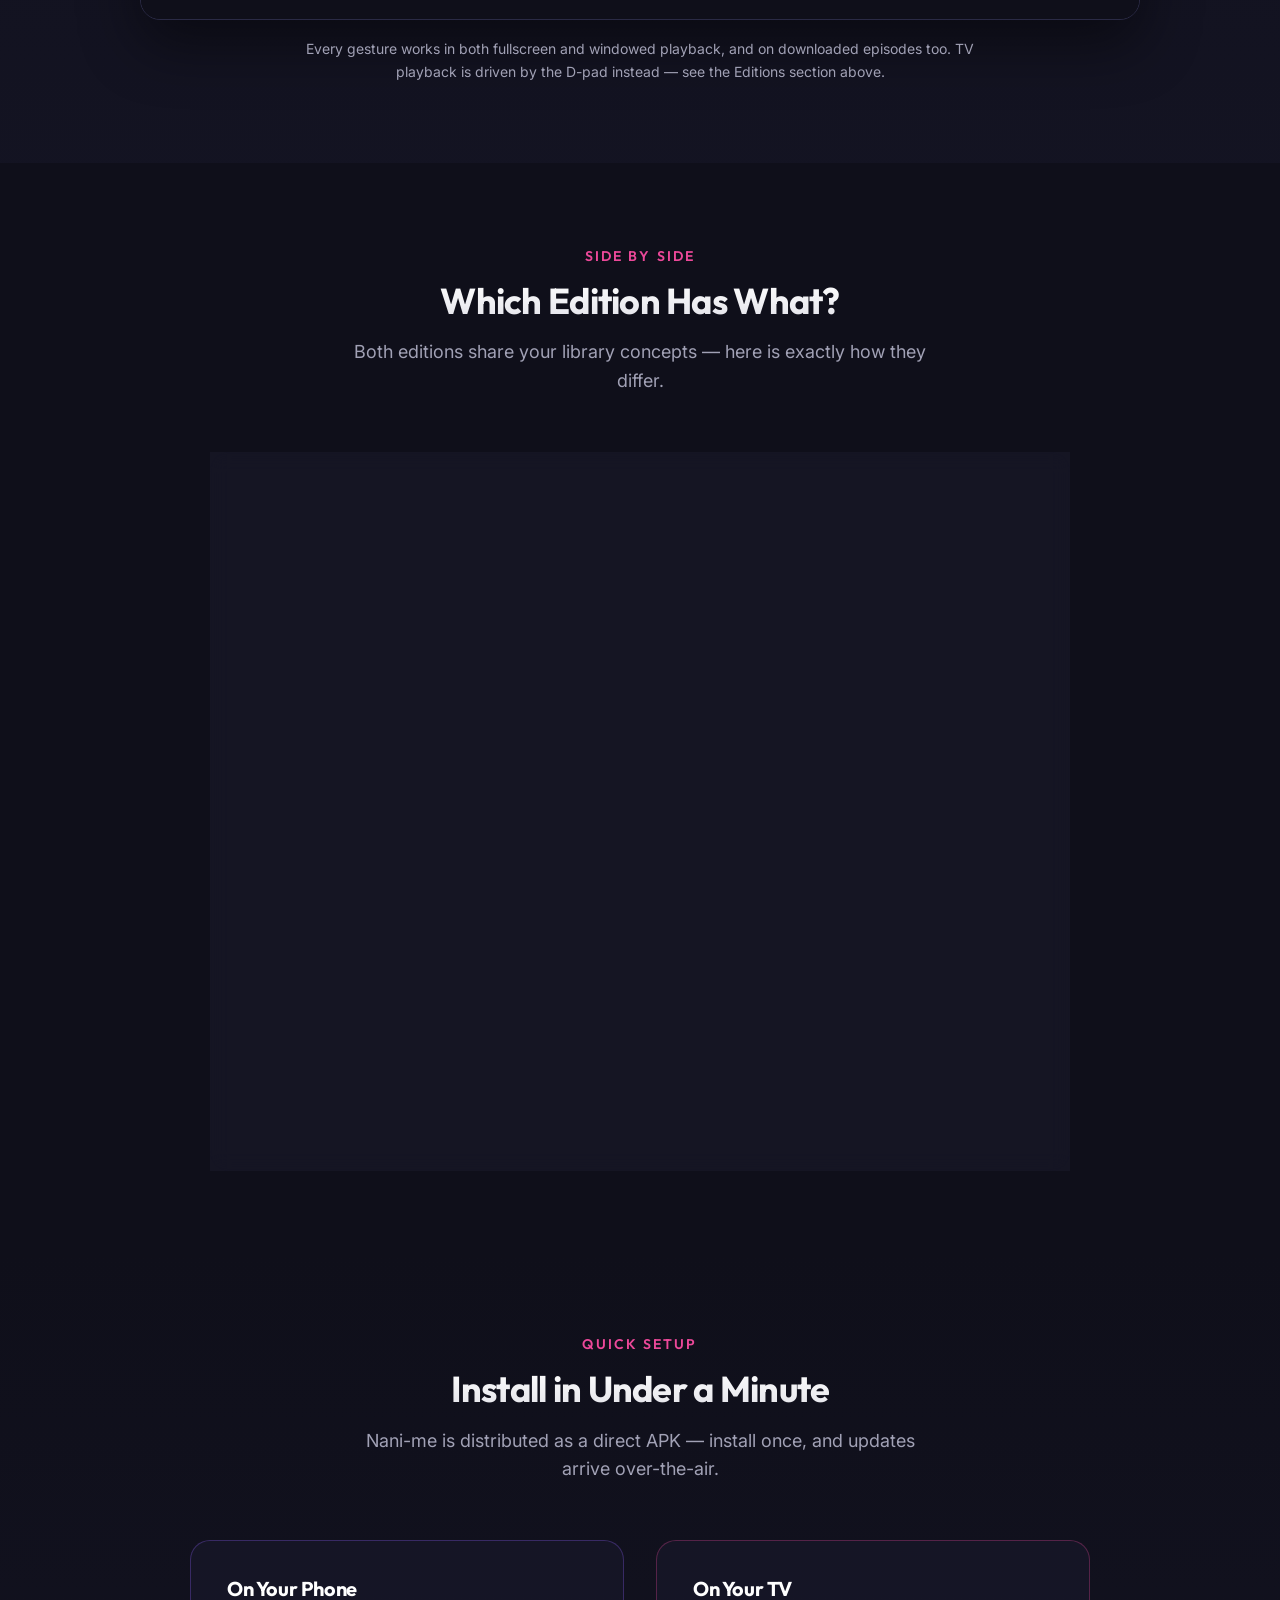
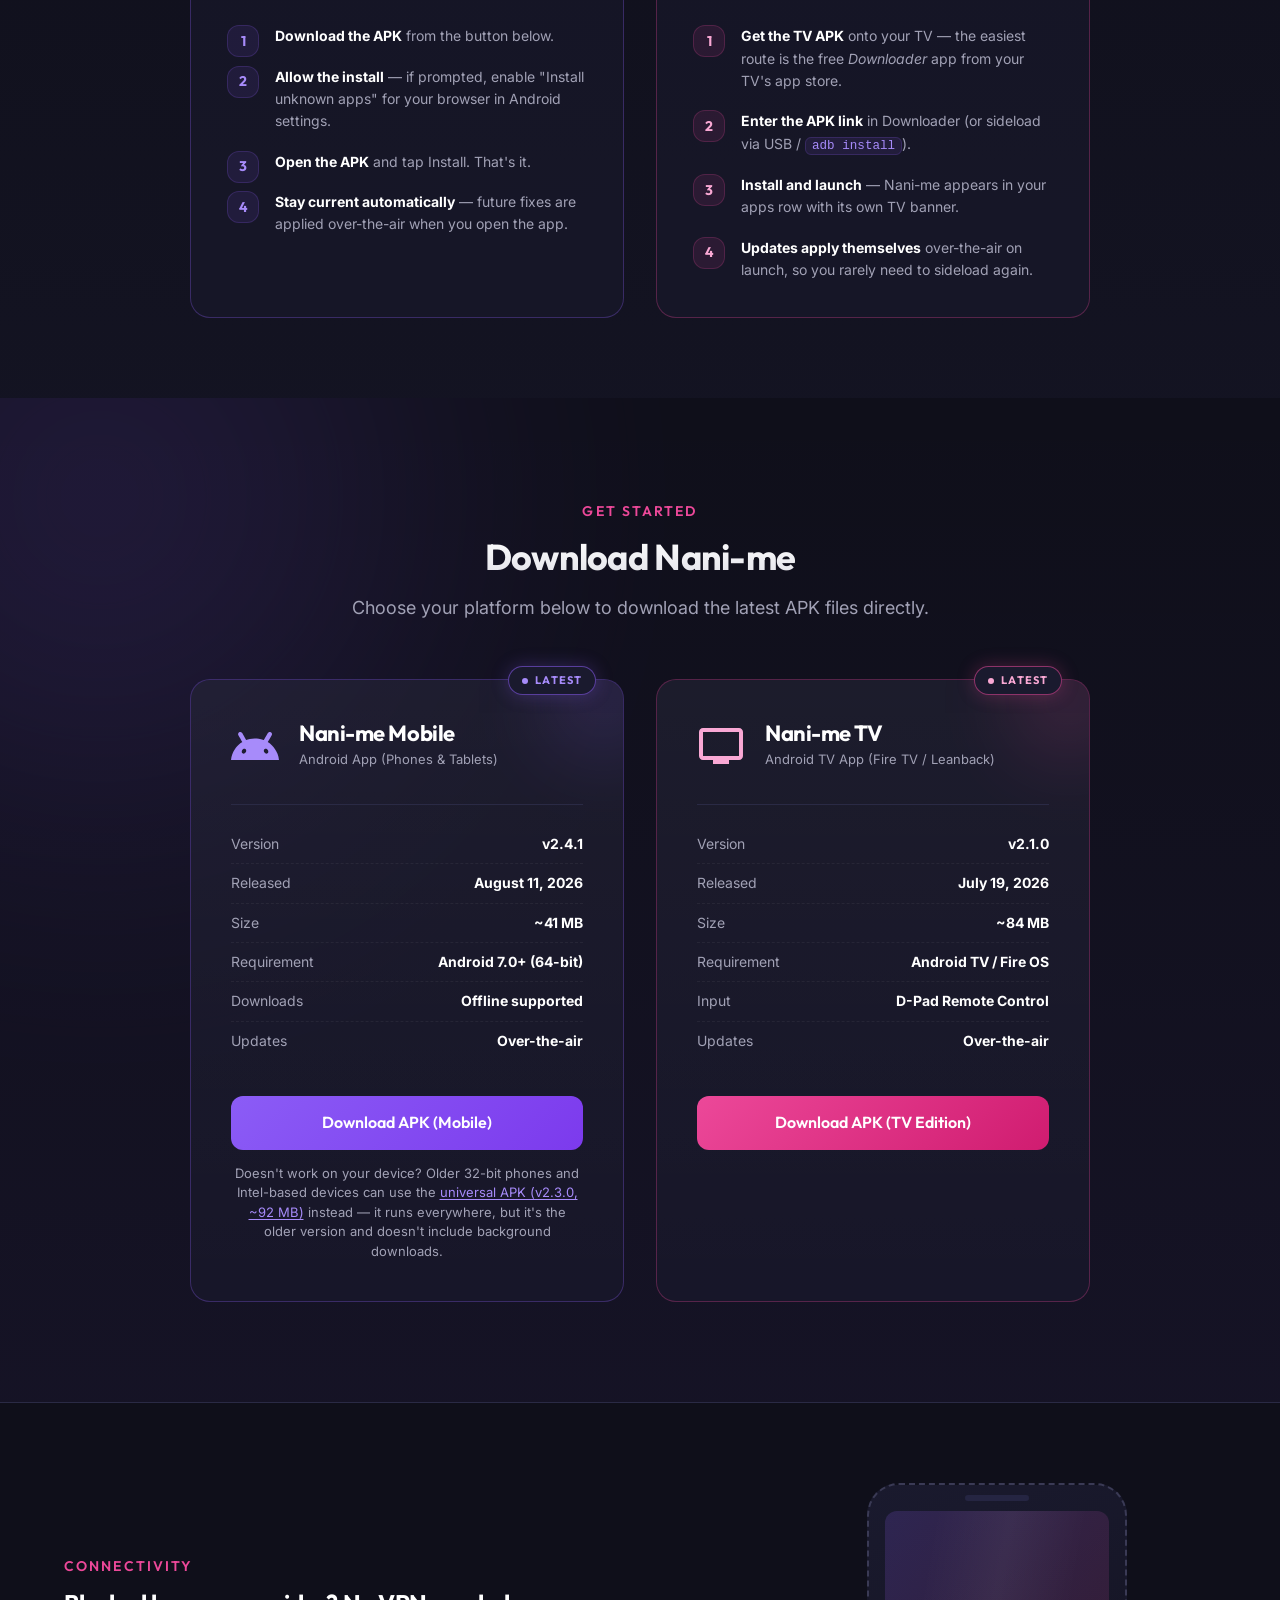
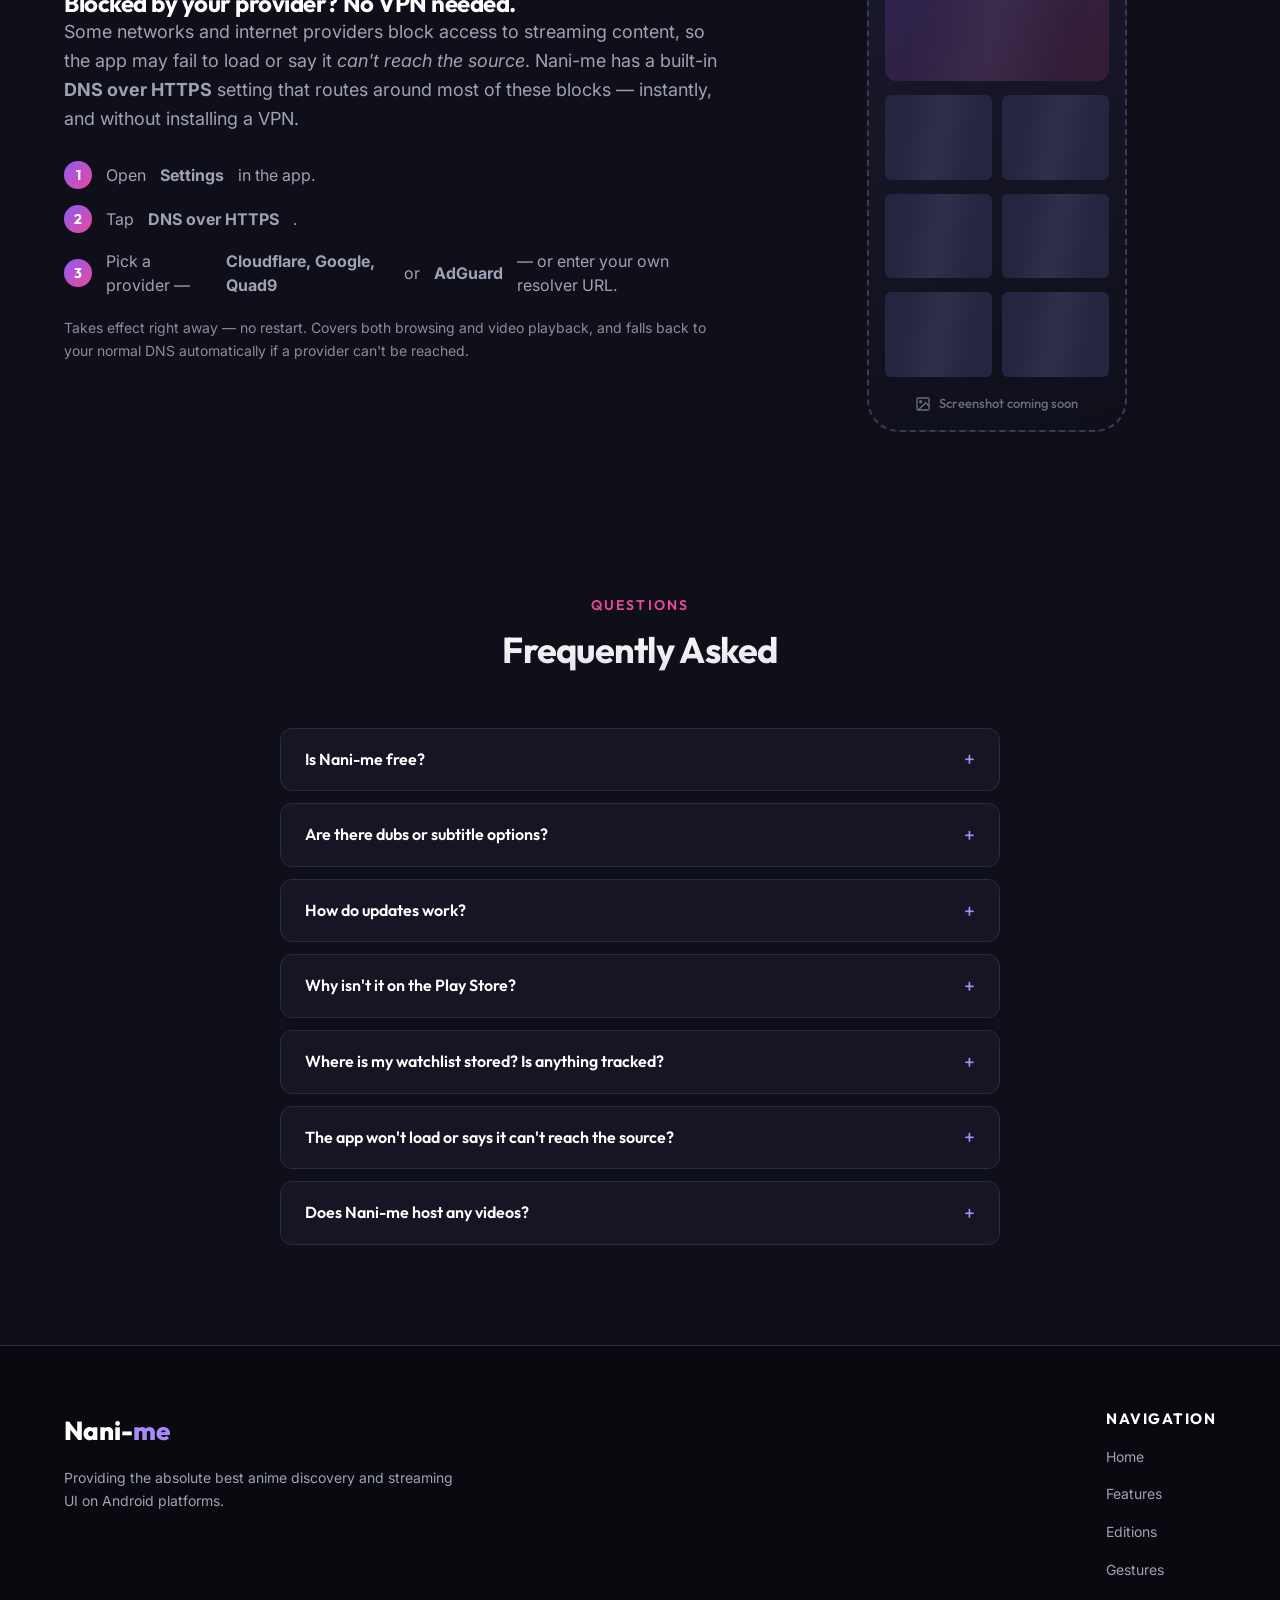
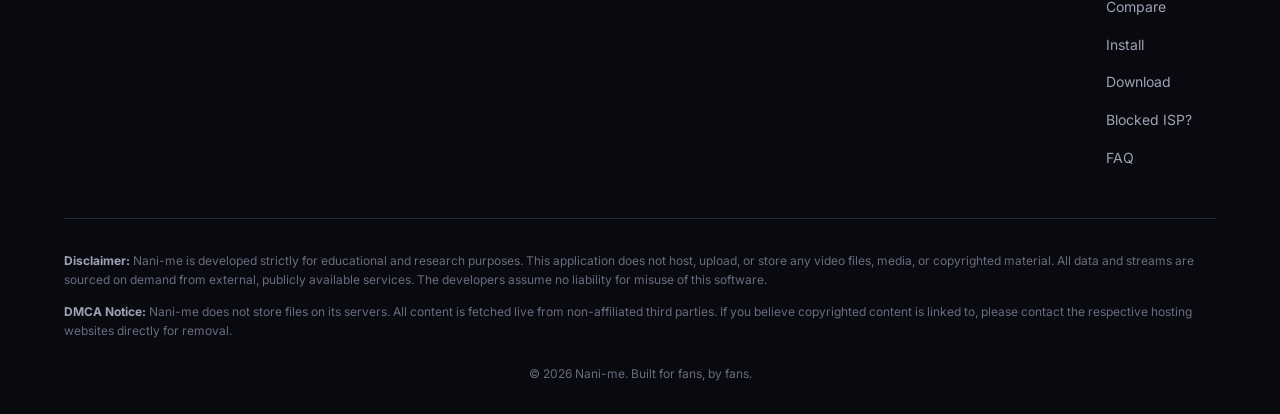
==== commit 5900dddb: "Put Tsuzuku in the header nav The page shipped with nothing pointing at it, so it was reachable only" ====
--- a/index.html
+++ b/index.html
@@ -40,6 +40,7 @@
                     <li><a href="#compare" class="nav-link">Compare</a></li>
                     <li><a href="#install" class="nav-link">Install</a></li>
                     <li><a href="#download" class="nav-link">Download</a></li>
+                    <li><a href="tsuzuku.html" class="nav-link">Tsuzuku</a></li>
                 </ul>
             </nav>
 
--- a/style.css
+++ b/style.css
@@ -30,6 +30,10 @@
     --warning: #F59E0B;
     --danger: #EF4444;
 
+    /* Tsuzuku ships on red so the two apps are never mistaken for each other. */
+    --red: #FF4D57;
+    --red-light: #FF7A82;
+
     /* Spacing & Radii */
     --radius-sm: 6px;
     --radius-md: 12px;
@@ -1671,3 +1675,81 @@
         transform: none !important;
     }
 }
+
+
+/* ── Tsuzuku (sister app) ────────────────────────────────────────────── */
+
+.dl-badge-red {
+    color: var(--red-light);
+    border: 1px solid rgba(255, 77, 87, 0.55);
+    box-shadow: 0 0 18px rgba(255, 77, 87, 0.25);
+}
+
+.border-red {
+    border: 1px solid rgba(255, 77, 87, 0.3);
+}
+
+.border-red:hover {
+    border-color: var(--red);
+    box-shadow: 0 16px 40px rgba(255, 77, 87, 0.2);
+}
+
+.border-red .card-glow { background: var(--red); }
+.border-red:hover .card-glow { opacity: 0.3; transform: scale(1.5); }
+
+.color-red { color: var(--red); }
+
+.btn-red {
+    background: linear-gradient(135deg, var(--red), var(--red-light));
+    color: #14000A;
+}
+
+.btn-red:hover {
+    box-shadow: 0 10px 30px rgba(255, 77, 87, 0.35);
+}
+
+.glow-red { background: var(--red); }
+
+/* Sits inline in the heading, so it reads as part of the name. */
+.beta-tag {
+    display: inline-block;
+    vertical-align: middle;
+    margin-left: 10px;
+    padding: 4px 11px;
+    border-radius: 999px;
+    font-size: 0.42em;
+    font-weight: 700;
+    letter-spacing: 1.5px;
+    text-transform: uppercase;
+    color: var(--red-light);
+    border: 1px solid rgba(255, 77, 87, 0.55);
+    background: rgba(255, 77, 87, 0.1);
+}
+
+.sister-note {
+    max-width: 760px;
+    margin: 0 auto var(--space-xl, 40px);
+    padding: 16px 20px;
+    border-radius: 14px;
+    border: 1px solid rgba(255, 77, 87, 0.28);
+    background: rgba(255, 77, 87, 0.07);
+    color: var(--text-secondary);
+    font-size: 0.95rem;
+    line-height: 1.65;
+}
+
+.sister-note strong { color: var(--red-light); }
+
+.compare-table .col-red { color: var(--red-light); }
+
+/* Beta marker inside the hero button, so the label stays honest at a glance. */
+.btn-tag {
+    margin-left: 8px;
+    padding: 2px 8px;
+    border-radius: 999px;
+    font-size: 0.66em;
+    font-weight: 700;
+    letter-spacing: 1px;
+    text-transform: uppercase;
+    background: rgba(0, 0, 0, 0.22);
+}
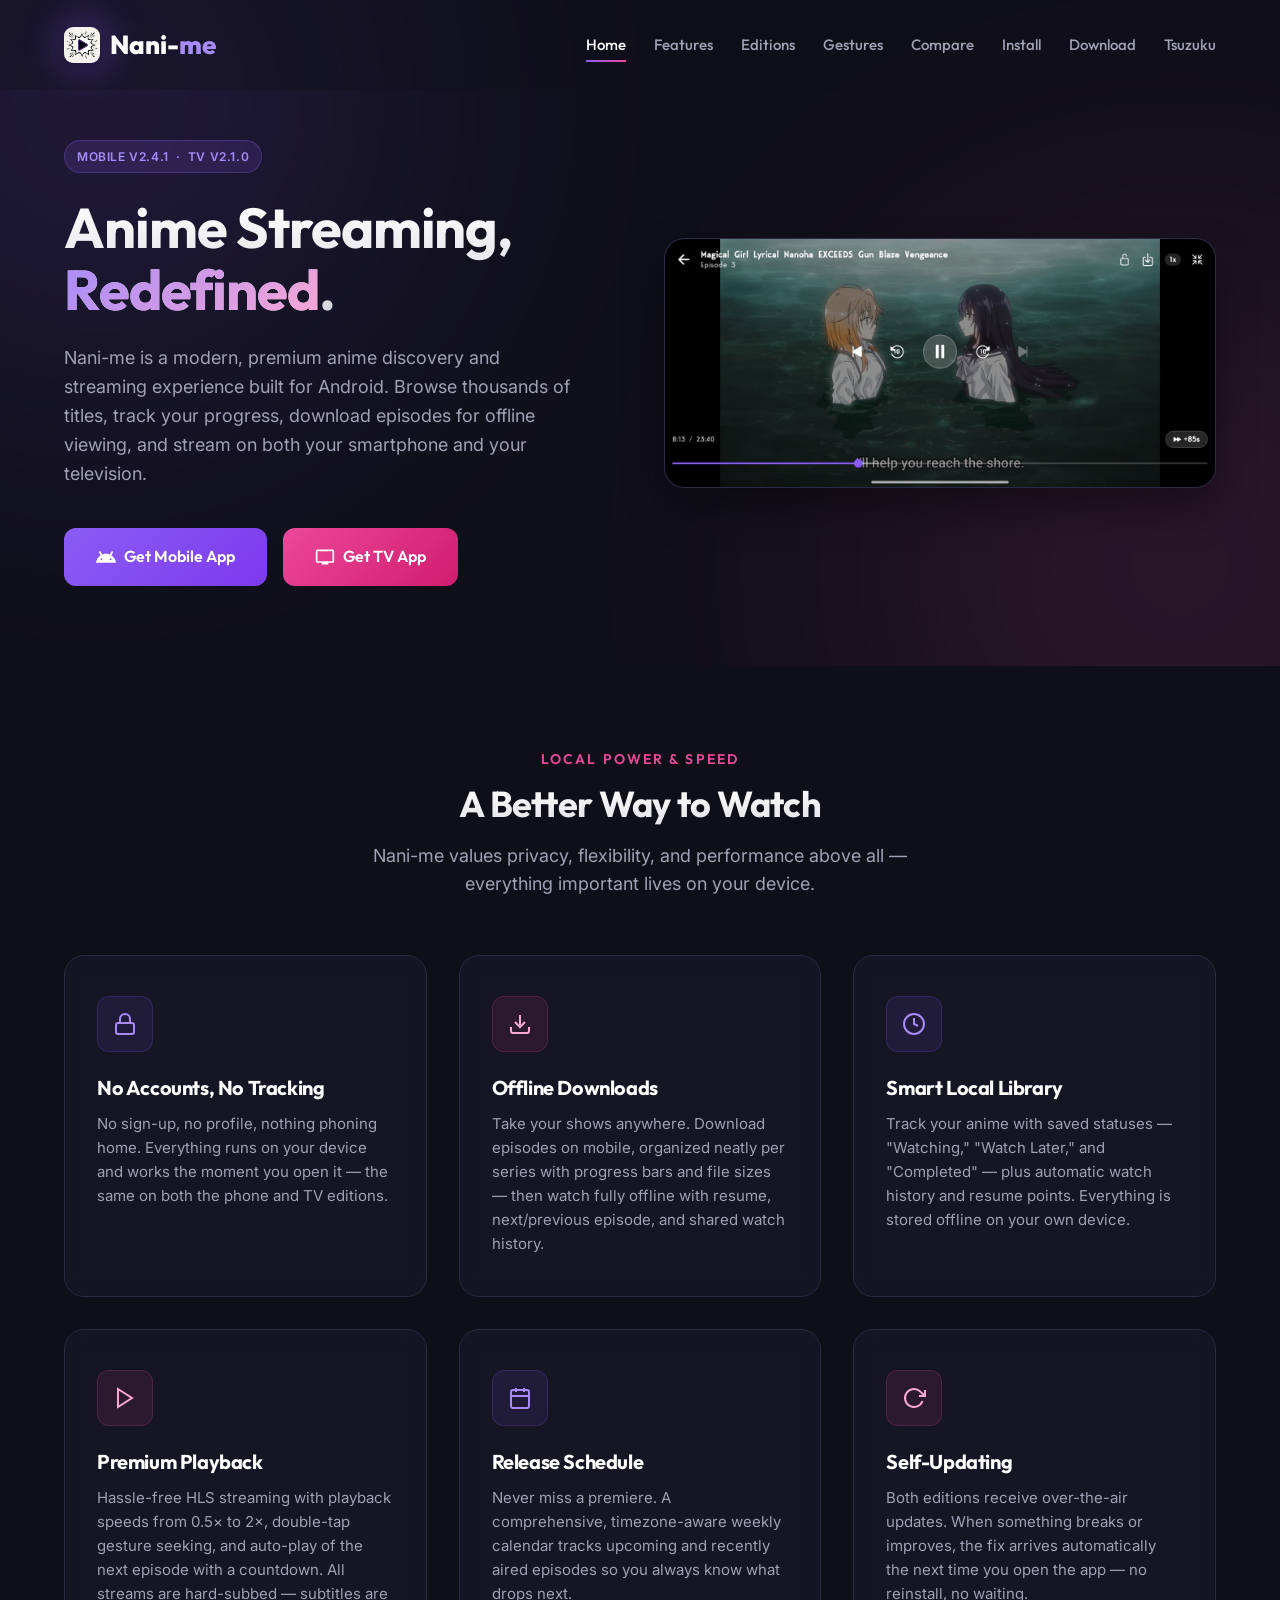
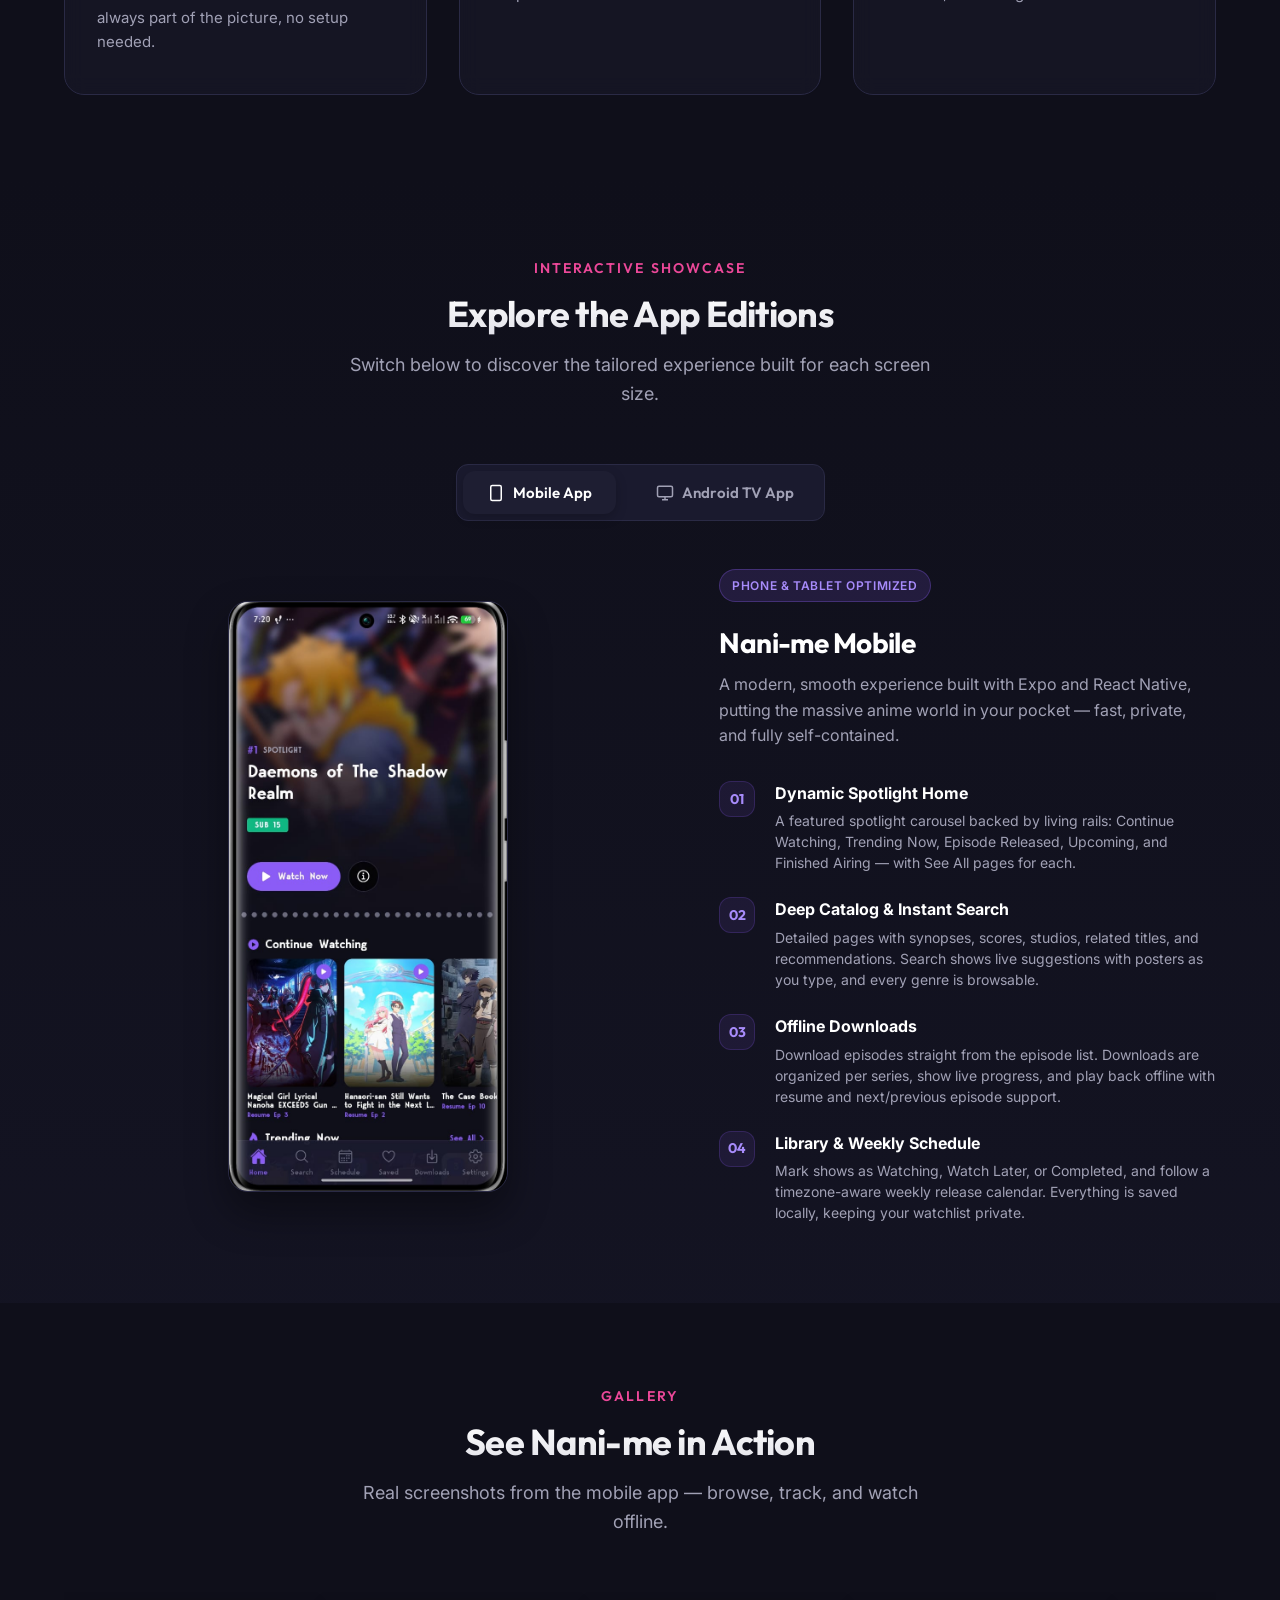
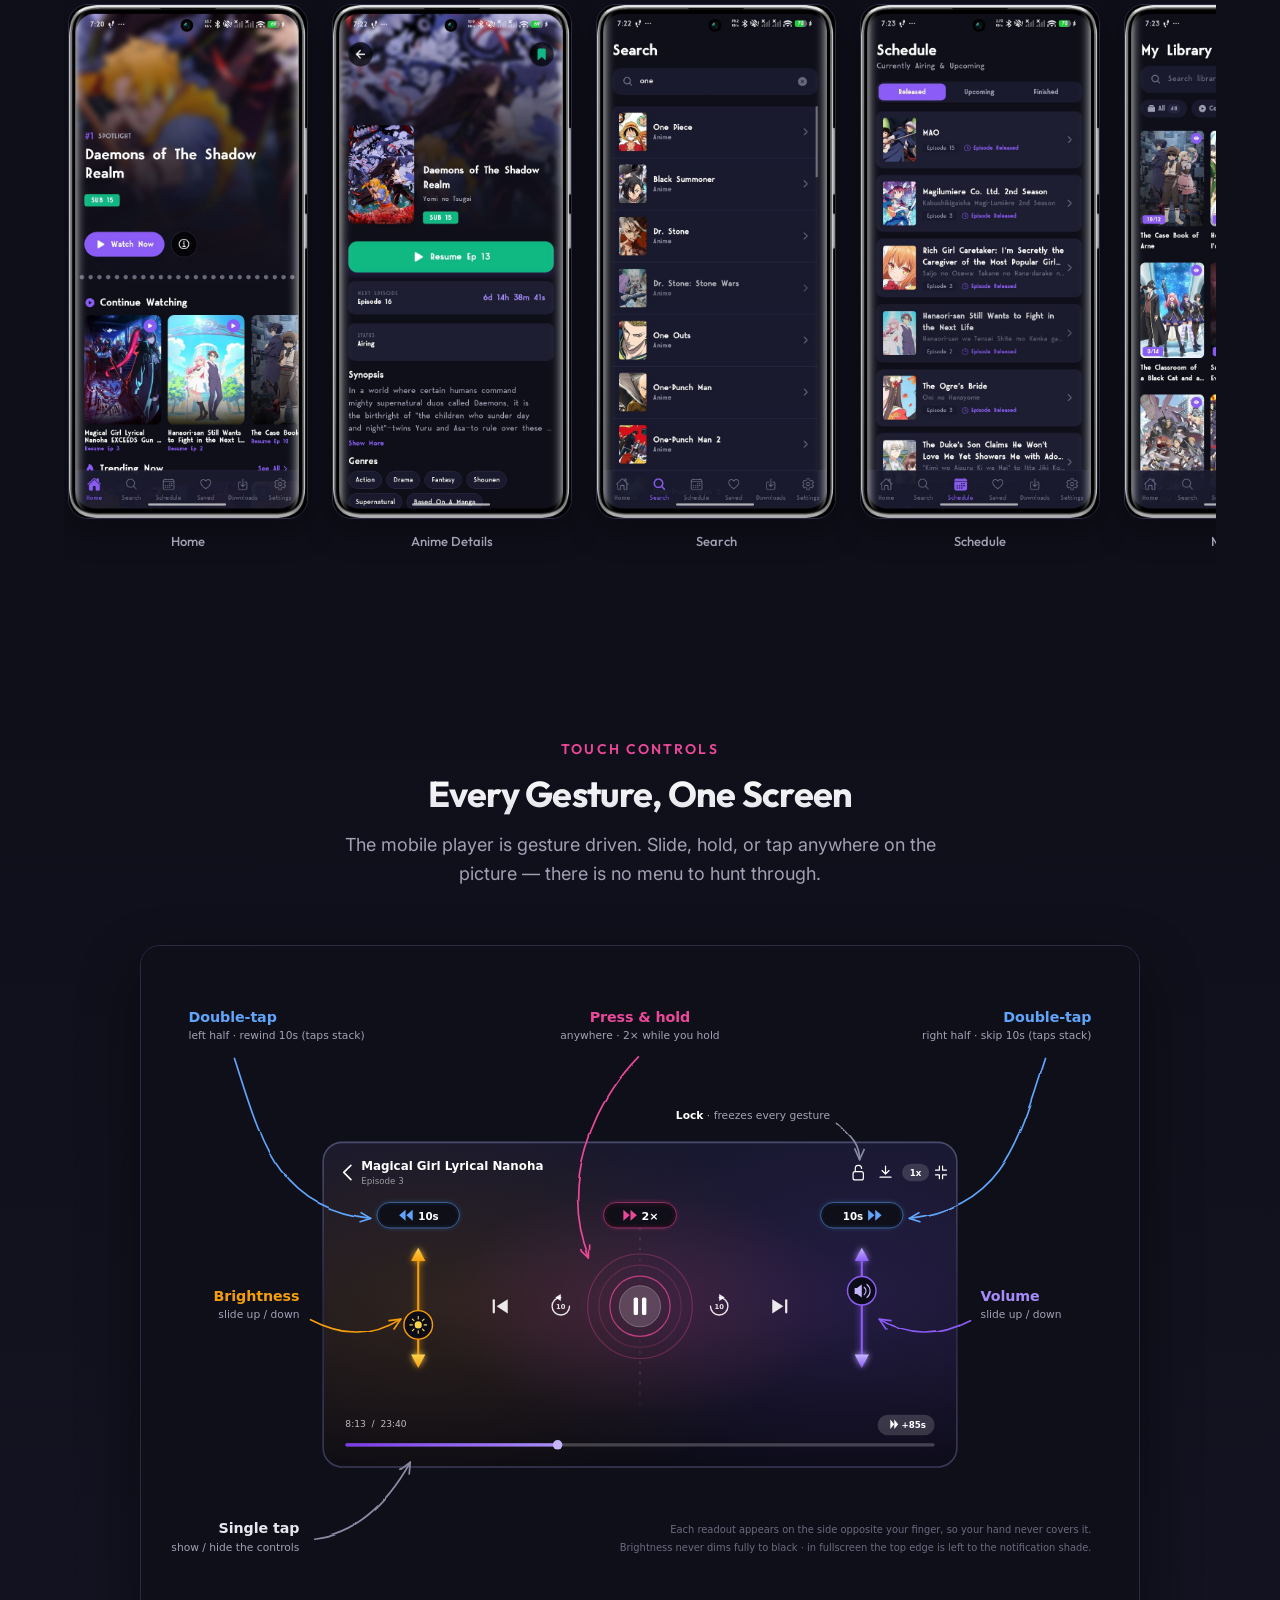
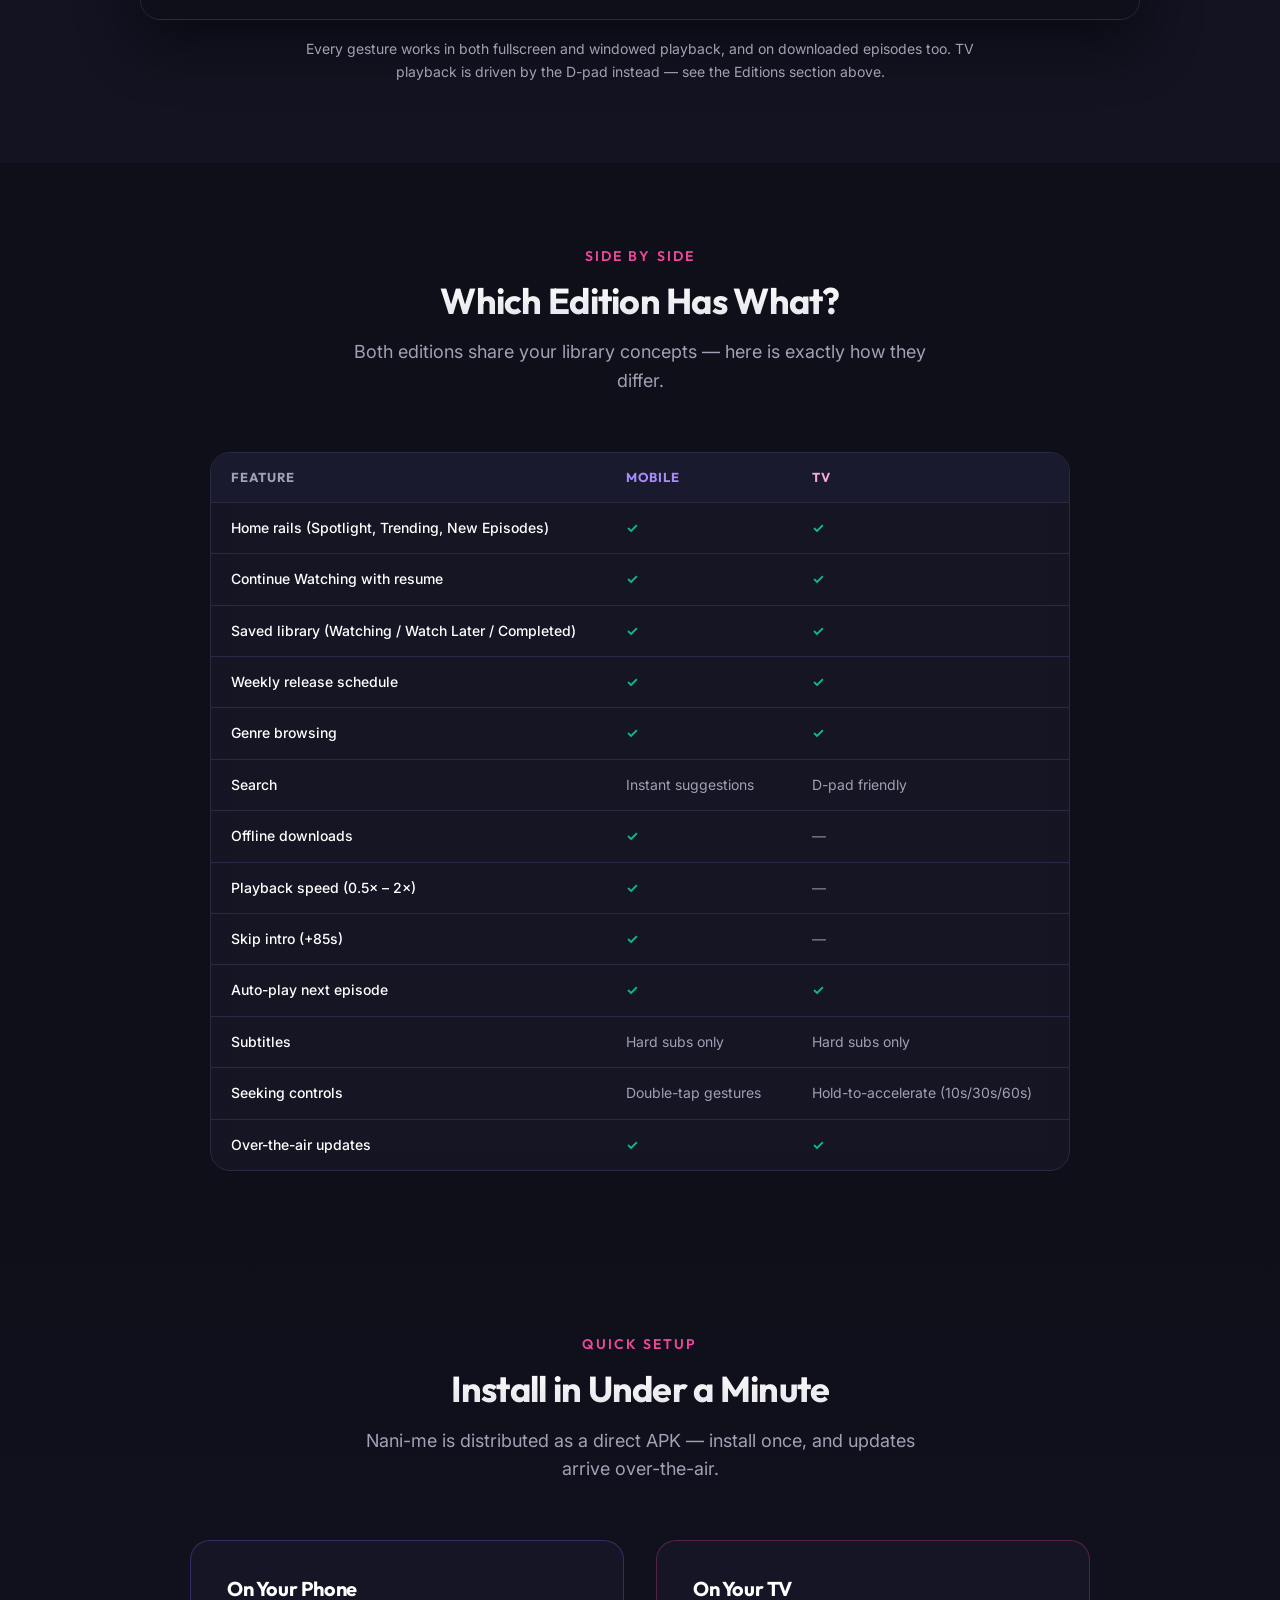
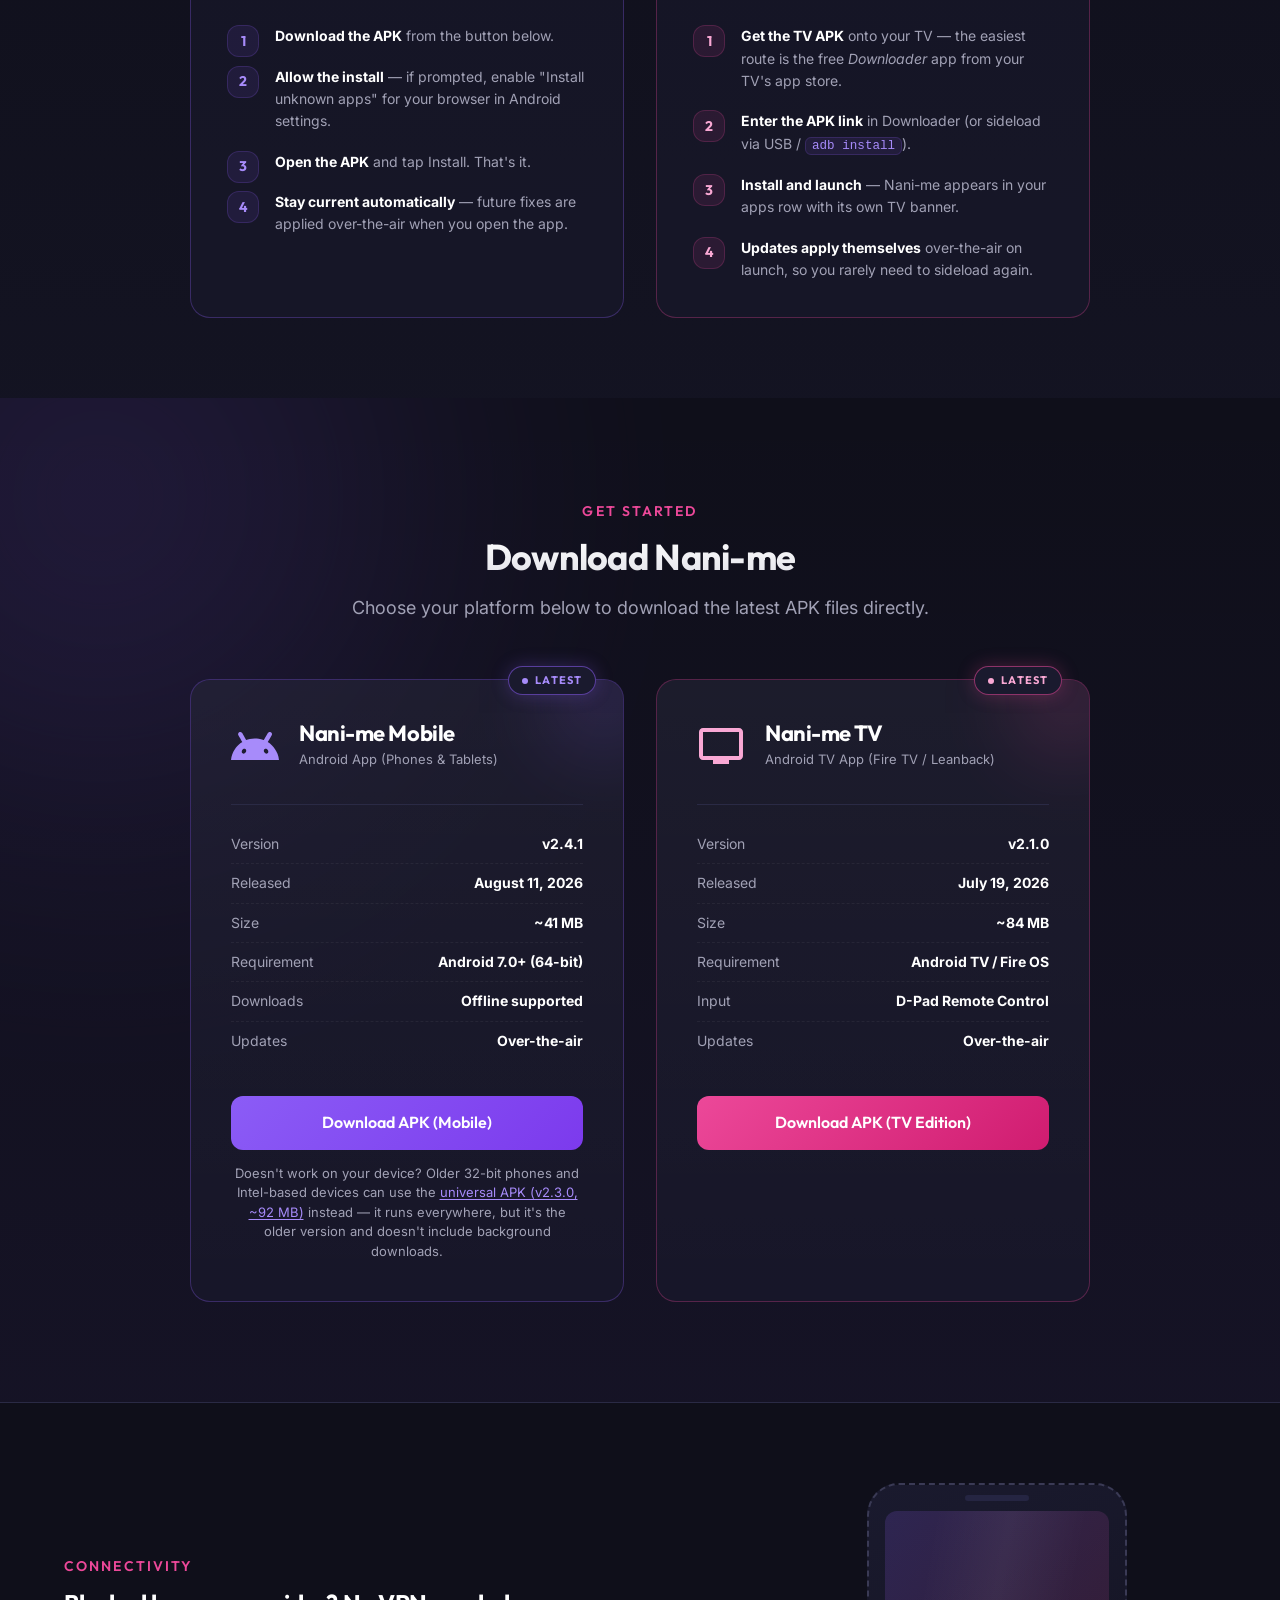
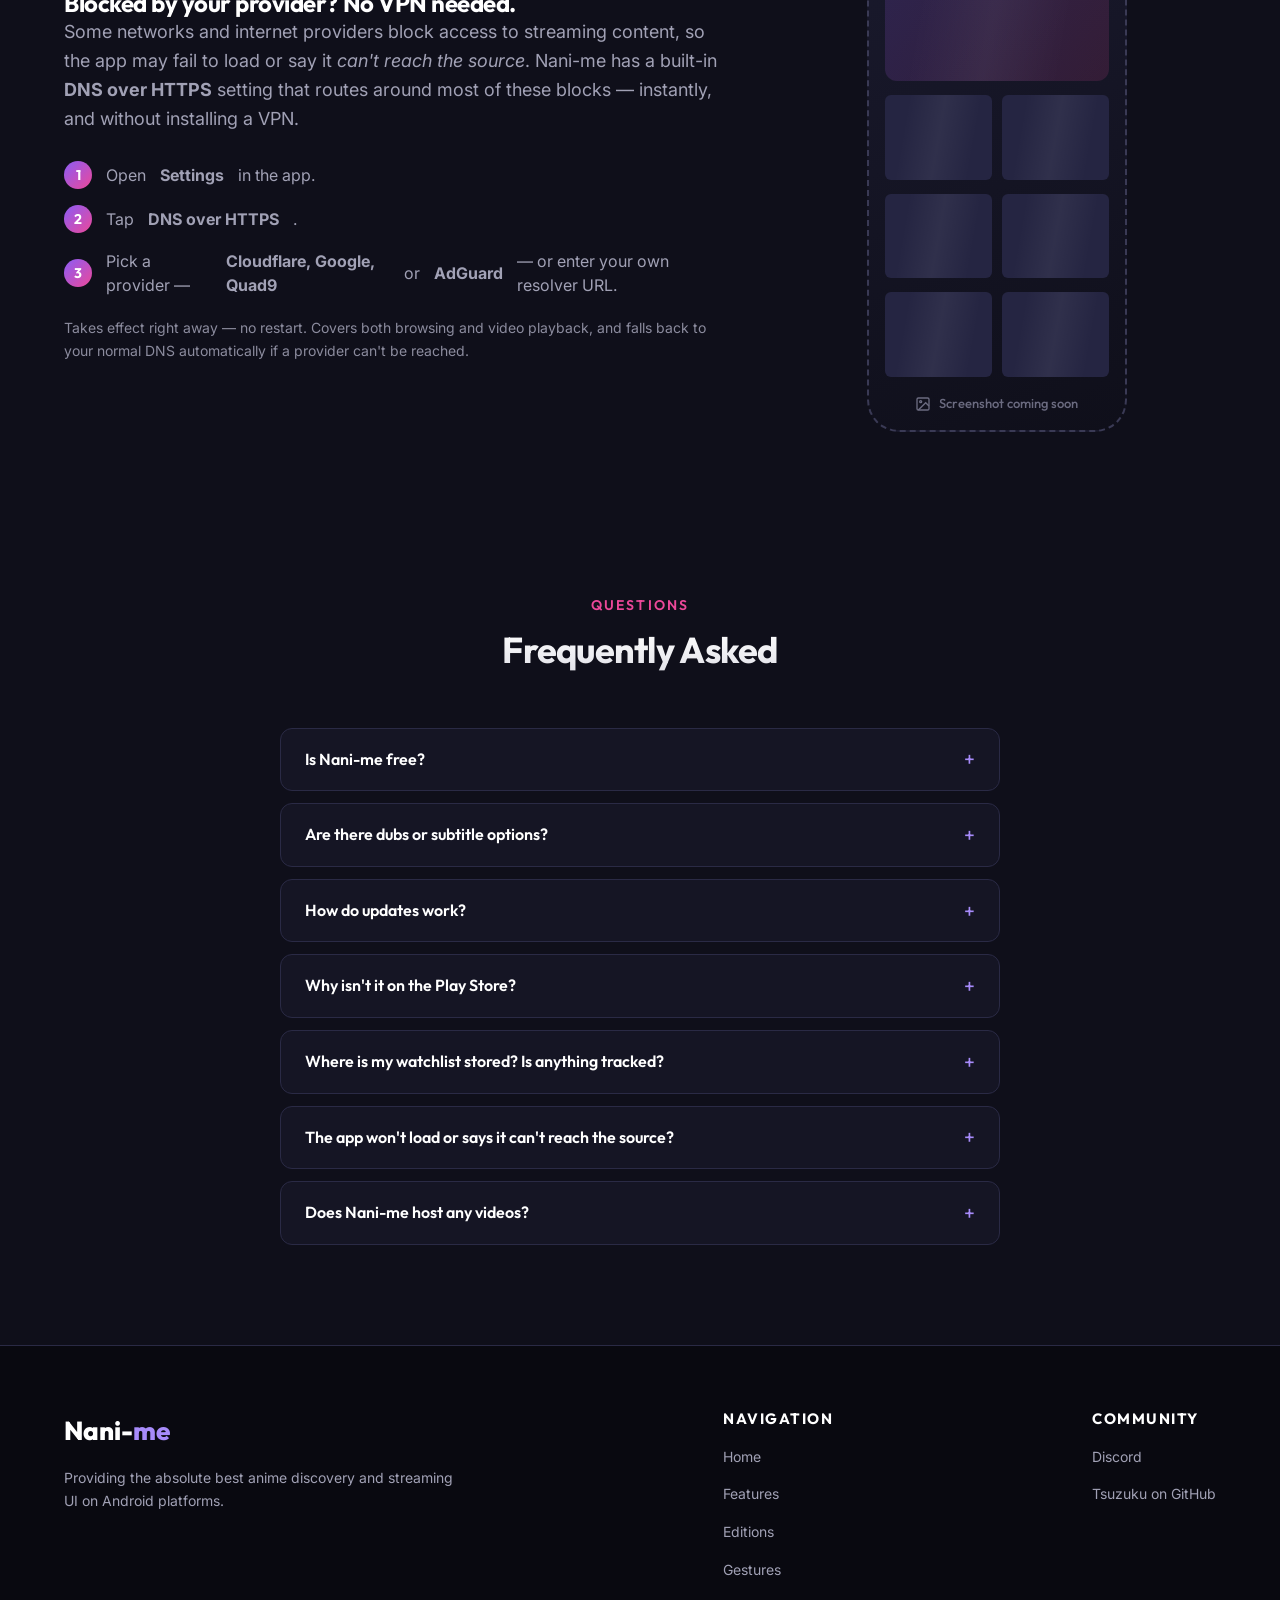
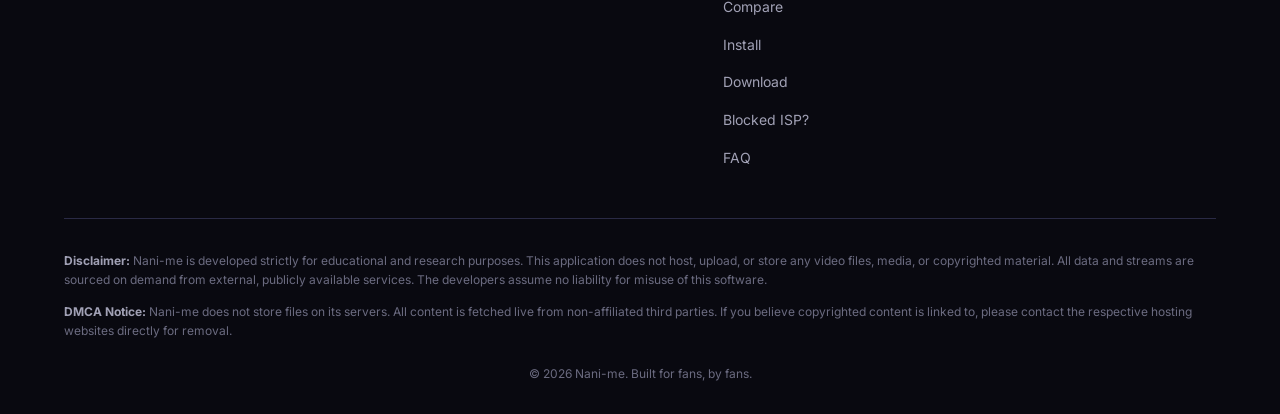
==== commit aad956c1: "Put the Discord and the repo in the footer The footer is shared, so both pages carry them without a " ====
--- a/index.html
+++ b/index.html
@@ -683,6 +683,13 @@
                         <li><a href="#faq">FAQ</a></li>
                     </ul>
                 </div>
+                <div class="footer-links">
+                    <h4>Community</h4>
+                    <ul>
+                        <li><a href="https://discord.gg/pT3MxSY9yd" target="_blank" rel="noopener">Discord</a></li>
+                        <li><a href="https://github.com/Syha-01/Tsuzuku" target="_blank" rel="noopener">Tsuzuku on GitHub</a></li>
+                    </ul>
+                </div>
             </div>
 
             <div class="footer-bottom">
--- a/style.css
+++ b/style.css
@@ -1753,3 +1753,210 @@
     text-transform: uppercase;
     background: rgba(0, 0, 0, 0.22);
 }
+
+.card-glow-red:hover {
+    box-shadow: 0 12px 30px rgba(255, 77, 87, 0.15);
+}
+
+.card-glow-red .card-icon-container {
+    background: rgba(255, 77, 87, 0.1);
+    color: var(--red-light);
+    border: 1px solid rgba(255, 77, 87, 0.2);
+}
+
+/* ==========================================================================
+   Tsuzuku Screenshot Carousel
+   ========================================================================== */
+
+.shot-carousel {
+    position: relative;
+    max-width: 940px;
+    margin: 0 auto;
+}
+
+/* The track is laid out as a grid stack rather than a flex row: every slide
+   sits in cell 1/1, so the viewport takes the height of the tallest one and
+   nothing jumps as you move between a short caption and a long one. */
+/* Height is set per slide from JS, and animates between them. Without JS it
+   stays auto, which the grid stack below resolves to the tallest slide — the
+   old behaviour, and a safe place to land. */
+.shot-viewport {
+    overflow: hidden;
+    border-radius: var(--radius-lg);
+    transition: height var(--transition-normal);
+}
+
+.shot-track {
+    display: grid;
+}
+
+.shot-slide {
+    grid-area: 1 / 1;
+    /* Grid items stretch by default, which would make every slide as tall as
+       the tallest and give the height measurement nothing to tell apart. */
+    align-self: start;
+    display: grid;
+    /* A portrait phone shot is over twice as tall as it is wide, so the column
+       width is what sets the height of the whole card. 230 keeps the app's own
+       text legible without the caption stranded halfway down an empty panel. */
+    grid-template-columns: minmax(0, 230px) minmax(0, 1fr);
+    gap: 44px;
+    align-items: center;
+    margin: 0;
+    padding: 28px 32px;
+    background: var(--card-bg);
+    border: 1px solid var(--border-color);
+    border-radius: var(--radius-lg);
+    opacity: 0;
+    visibility: hidden;
+    transform: translateY(12px);
+    transition: opacity var(--transition-normal), transform var(--transition-normal), visibility var(--transition-normal);
+}
+
+.shot-slide.is-active {
+    opacity: 1;
+    visibility: visible;
+    transform: none;
+}
+
+.shot-frame {
+    border-radius: var(--radius-md);
+    overflow: hidden;
+    border: 1px solid var(--border-light);
+    background: var(--bg-secondary);
+    box-shadow: 0 18px 40px rgba(0, 0, 0, 0.45);
+}
+
+.shot-frame img {
+    display: block;
+    width: 100%;
+    height: auto;
+}
+
+.shot-step {
+    display: inline-block;
+    font-family: 'Outfit', sans-serif;
+    font-size: 12px;
+    font-weight: 600;
+    letter-spacing: 0.08em;
+    color: var(--red);
+    margin-bottom: 10px;
+}
+
+.shot-copy h3 {
+    font-size: 26px;
+    margin-bottom: 12px;
+    color: var(--text-primary);
+}
+
+.shot-copy p {
+    color: var(--text-secondary);
+    line-height: 1.7;
+    font-size: 15px;
+    max-width: 52ch;
+}
+
+.shot-nav {
+    position: absolute;
+    top: 50%;
+    transform: translateY(-50%);
+    width: 44px;
+    height: 44px;
+    display: grid;
+    place-items: center;
+    border-radius: var(--radius-full);
+    border: 1px solid var(--border-light);
+    background: rgba(15, 15, 26, 0.85);
+    color: var(--text-primary);
+    cursor: pointer;
+    backdrop-filter: blur(6px);
+    transition: background var(--transition-fast), border-color var(--transition-fast), transform var(--transition-fast);
+}
+
+.shot-nav svg { width: 20px; height: 20px; }
+.shot-nav:hover { background: var(--red); border-color: var(--red); }
+.shot-nav:focus-visible { outline: 2px solid var(--red-light); outline-offset: 3px; }
+.shot-prev { left: -22px; }
+.shot-next { right: -22px; }
+
+.shot-dots {
+    display: flex;
+    flex-wrap: wrap;
+    justify-content: center;
+    gap: 8px;
+    margin-top: 24px;
+}
+
+.shot-dot {
+    width: 9px;
+    height: 9px;
+    padding: 0;
+    border: 0;
+    border-radius: var(--radius-full);
+    background: var(--border-light);
+    cursor: pointer;
+    transition: background var(--transition-fast), width var(--transition-fast);
+}
+
+.shot-dot:hover { background: var(--text-tertiary); }
+.shot-dot:focus-visible { outline: 2px solid var(--red-light); outline-offset: 3px; }
+
+.shot-dot.is-active {
+    width: 26px;
+    background: var(--red);
+}
+
+/* The player shot is landscape where every other one is portrait. Beside its
+   caption it would be a letterbox stranded in a card whose height the tall
+   shots set, so it stacks instead and takes the width it needs to be read. */
+.shot-slide--wide {
+    grid-template-columns: minmax(0, 1fr);
+    justify-items: center;
+    text-align: center;
+    gap: 28px;
+}
+
+.shot-slide--wide .shot-frame { width: min(100%, 640px); }
+.shot-slide--wide .shot-copy p { max-width: 62ch; margin: 0 auto; }
+
+/* Stacked on a phone, and the shot itself is capped: a full-height portrait
+   screenshot above the text pushes the description off the screen entirely. */
+@media (max-width: 768px) {
+    .shot-slide,
+    .shot-slide--wide {
+        grid-template-columns: 1fr;
+        gap: 24px;
+        padding: 20px;
+        justify-items: center;
+        text-align: center;
+    }
+
+    .shot-frame { max-width: 210px; }
+    .shot-slide--wide .shot-frame { max-width: 100%; }
+    .shot-copy h3 { font-size: 21px; }
+
+    /* Inside the padding rather than outside it — there is no room beside the
+       card at this width. */
+    .shot-prev { left: 4px; }
+    .shot-next { right: 4px; }
+    .shot-nav { width: 38px; height: 38px; }
+}
+
+@media (prefers-reduced-motion: reduce) {
+    .shot-slide { transition: none; transform: none; }
+    .shot-viewport { transition: none; }
+}
+
+/* The hero is a title and a note now that the download card has moved to the
+   end of the page, so it no longer needs a full section's padding under it —
+   that plus the note's own margin left a blank band above the gallery. */
+#tsuzuku-hero { padding-bottom: 24px; }
+#tsuzuku-hero .sister-note { margin-bottom: 0; }
+
+/* The card itself is at the foot of the page, so the hero carries a jump to it
+   rather than a second copy of the download. */
+.tsuzuku-hero-actions {
+    display: flex;
+    justify-content: center;
+    margin: 32px 0 0;
+}
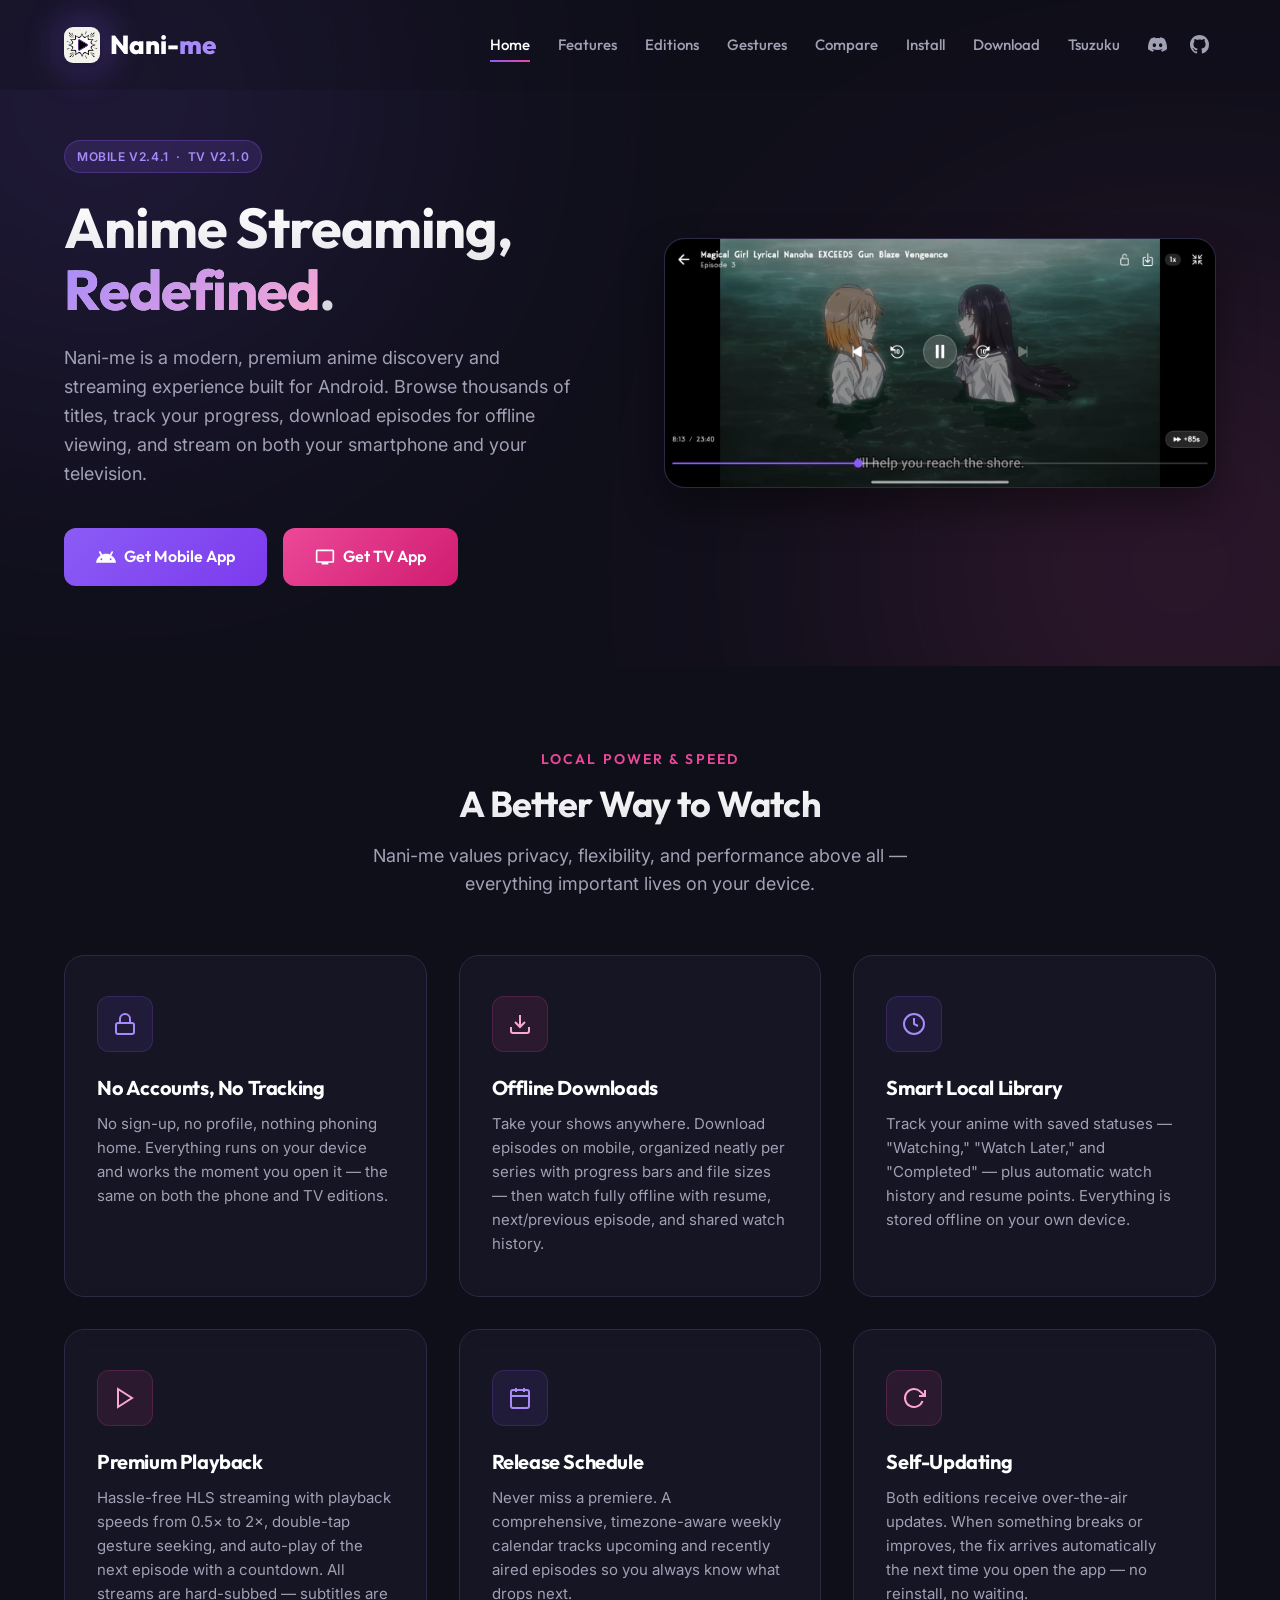
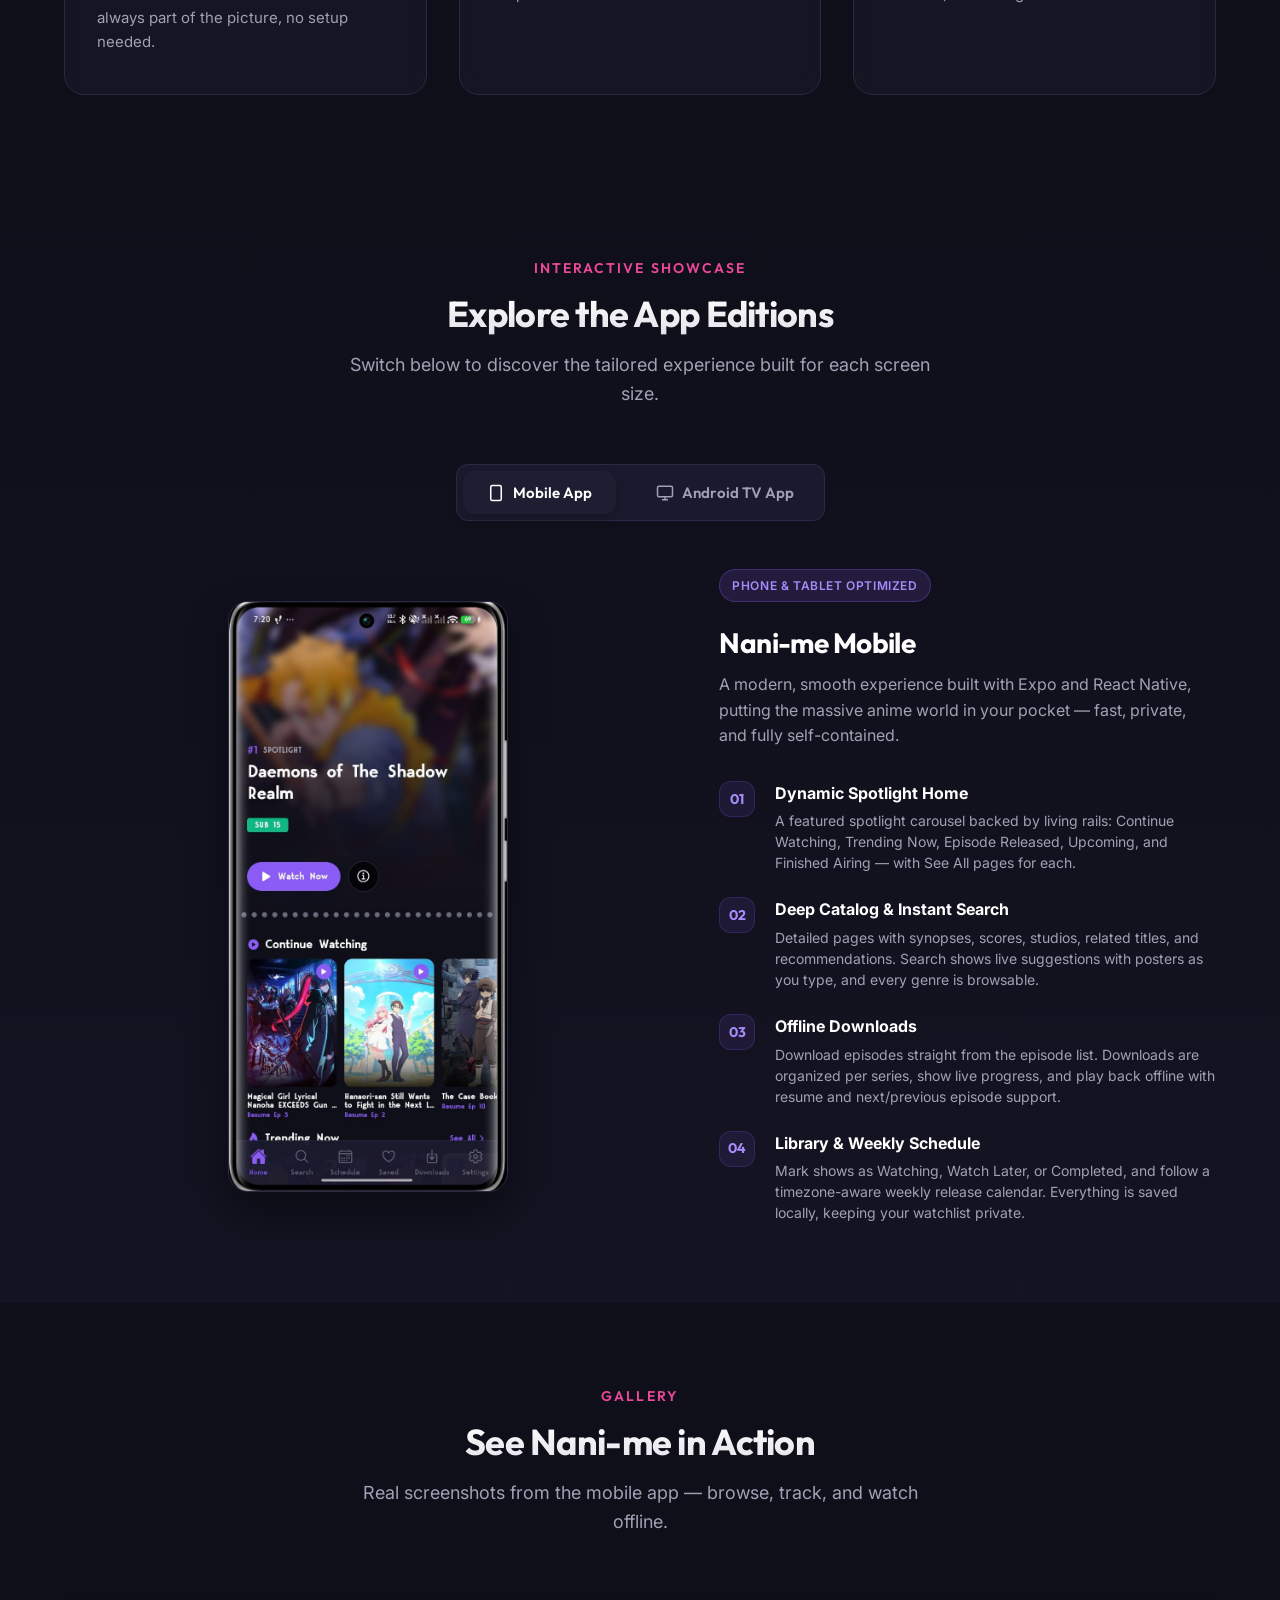
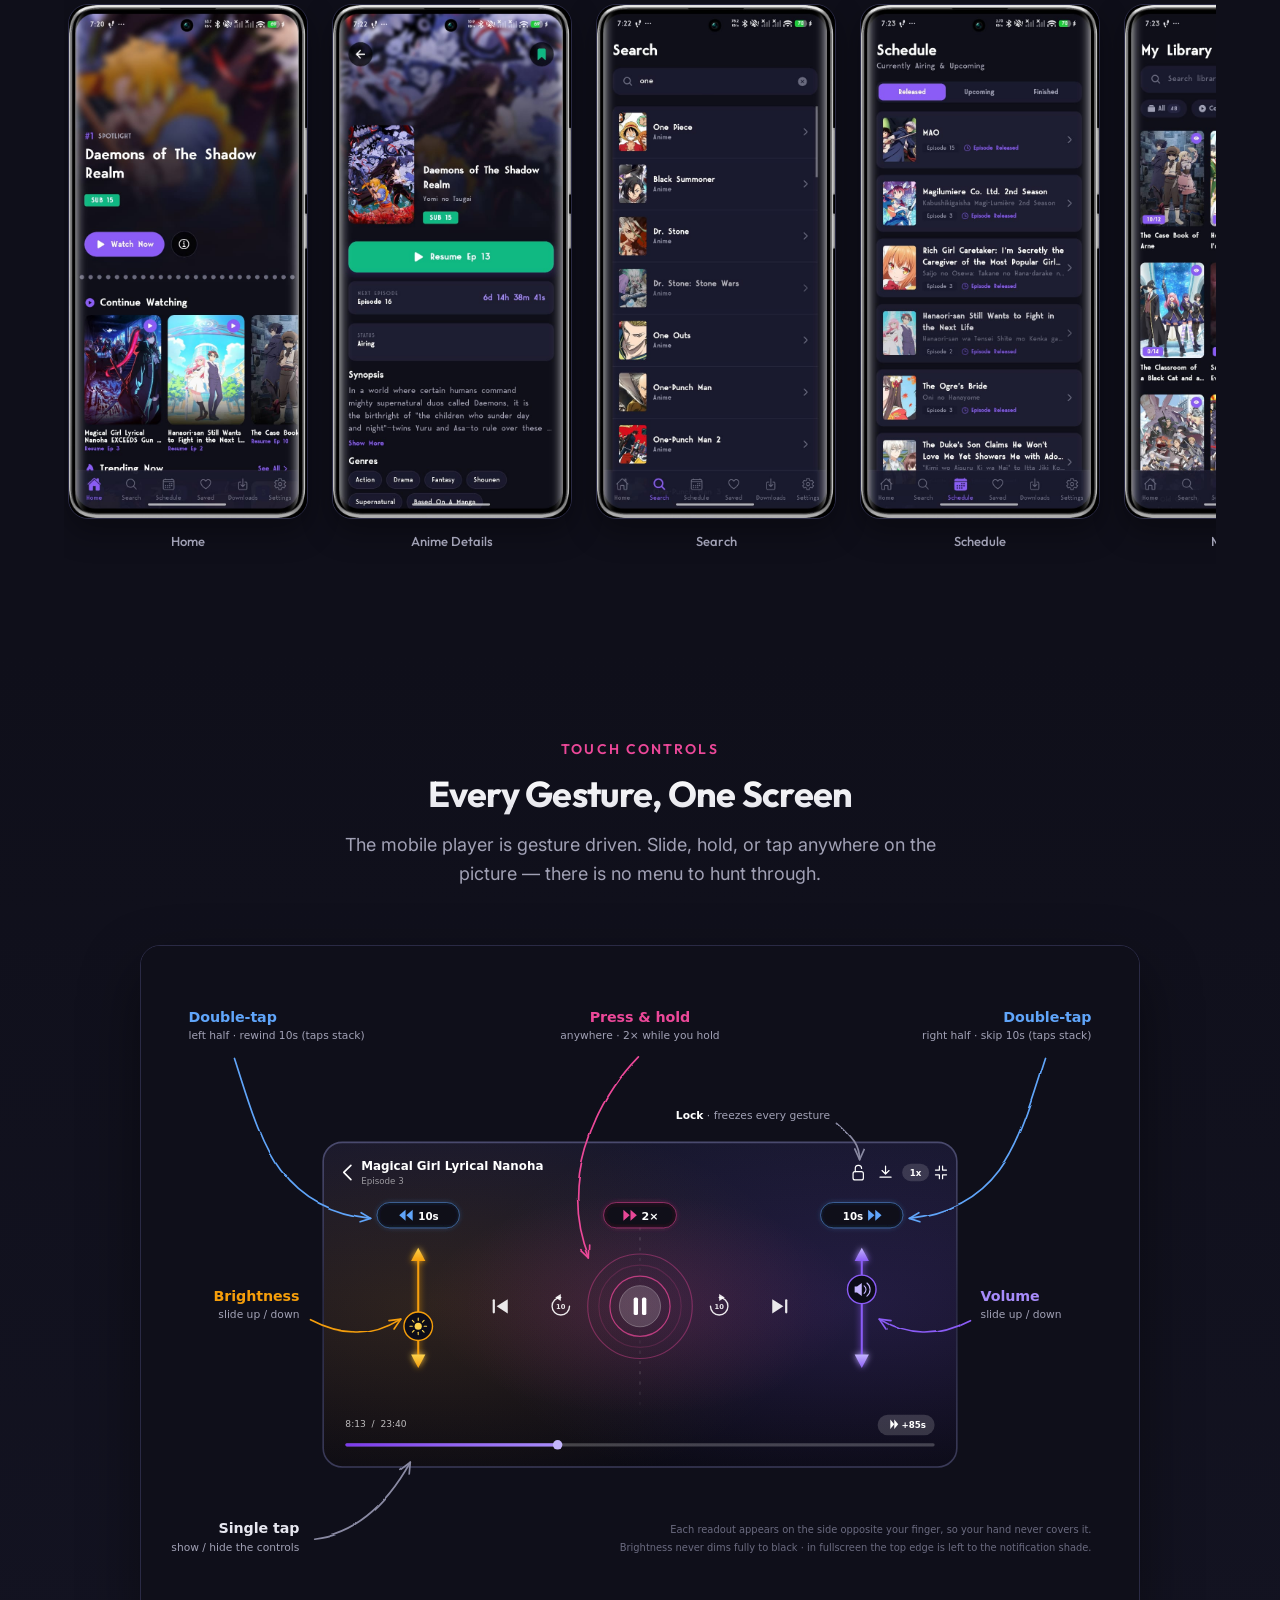
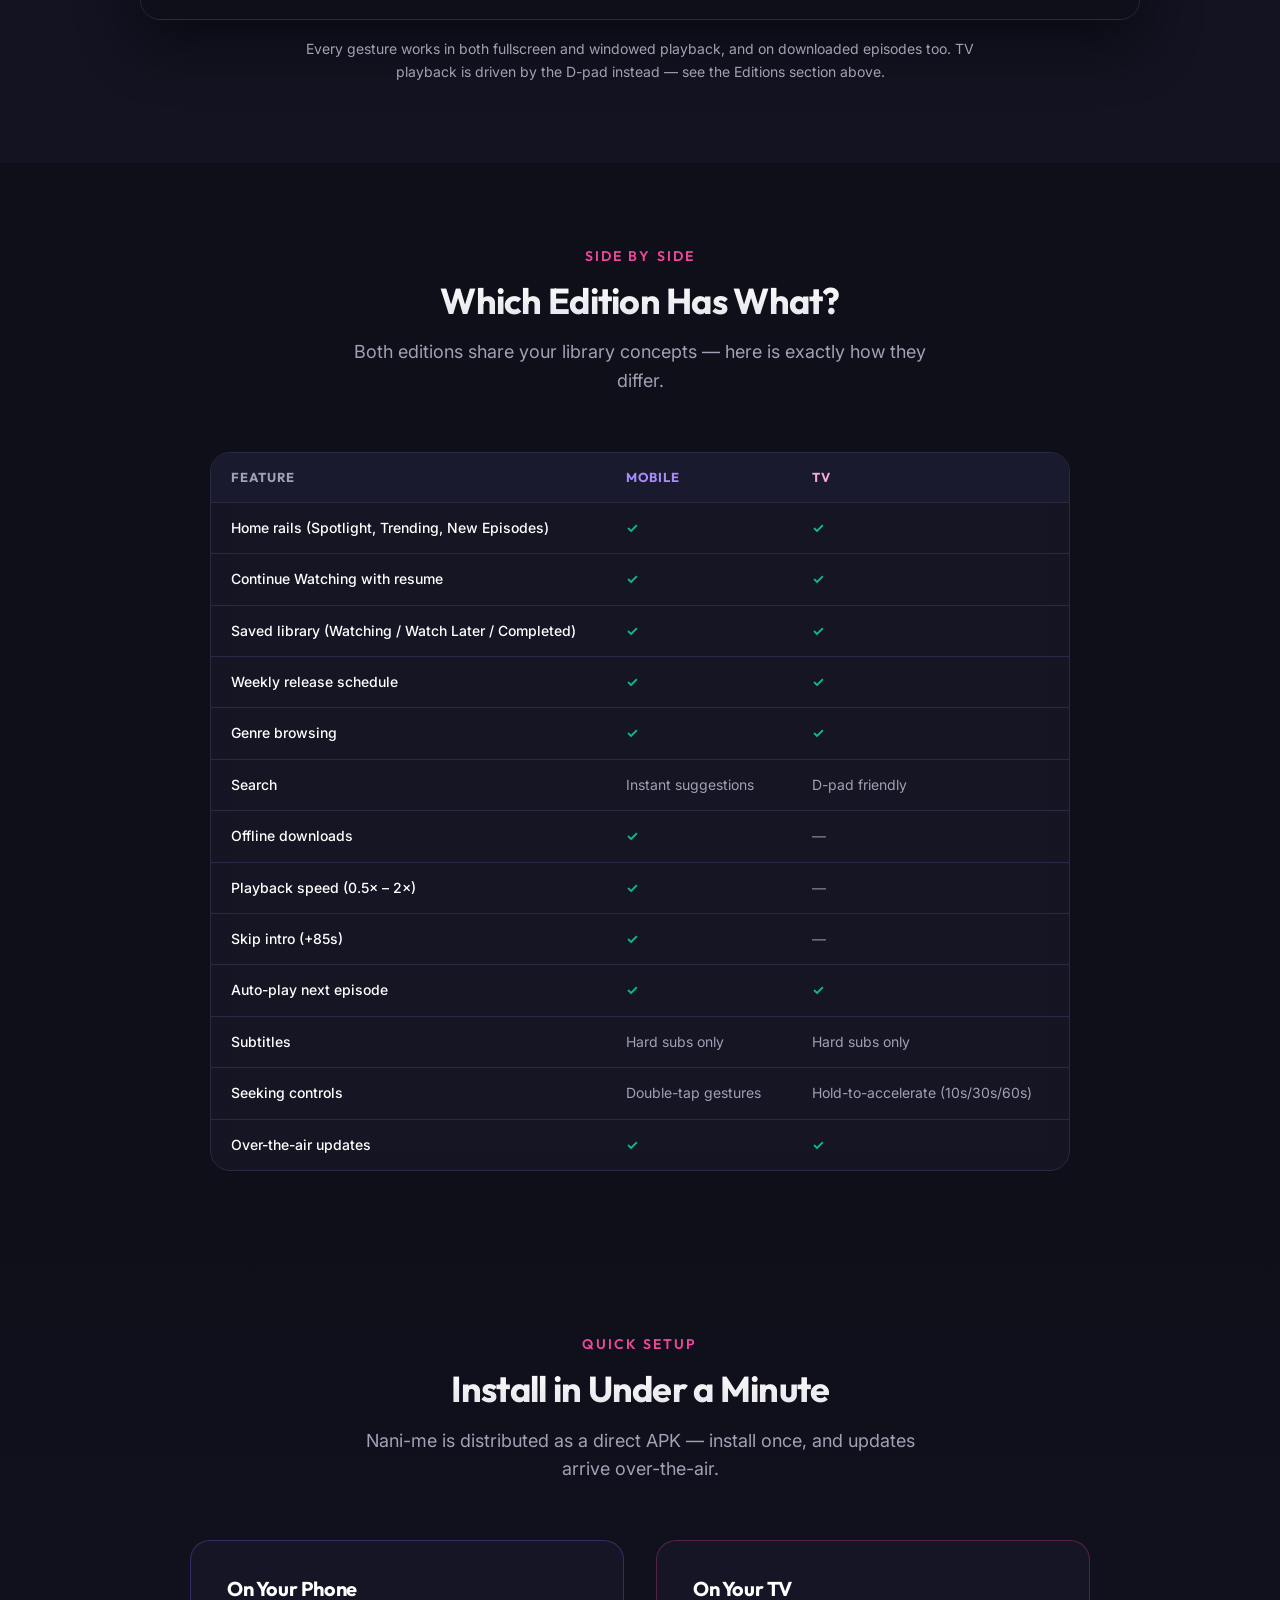
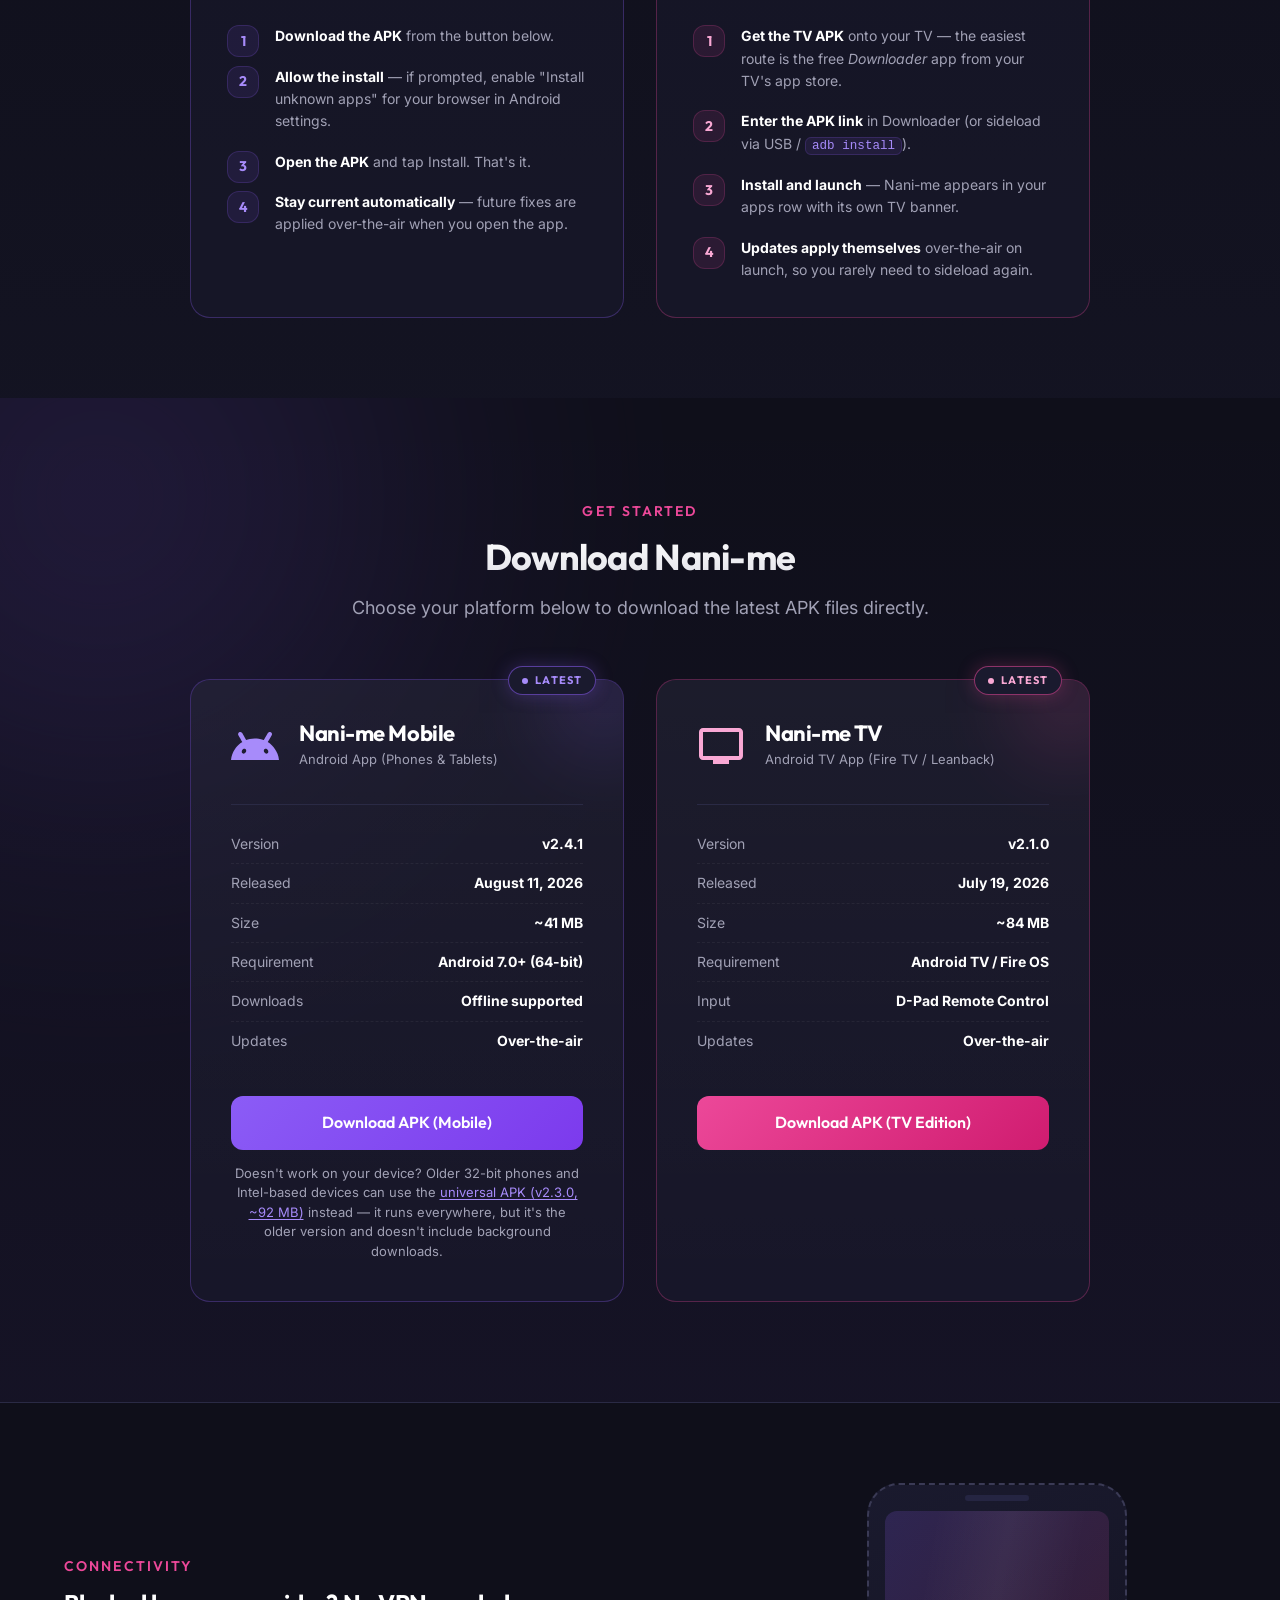
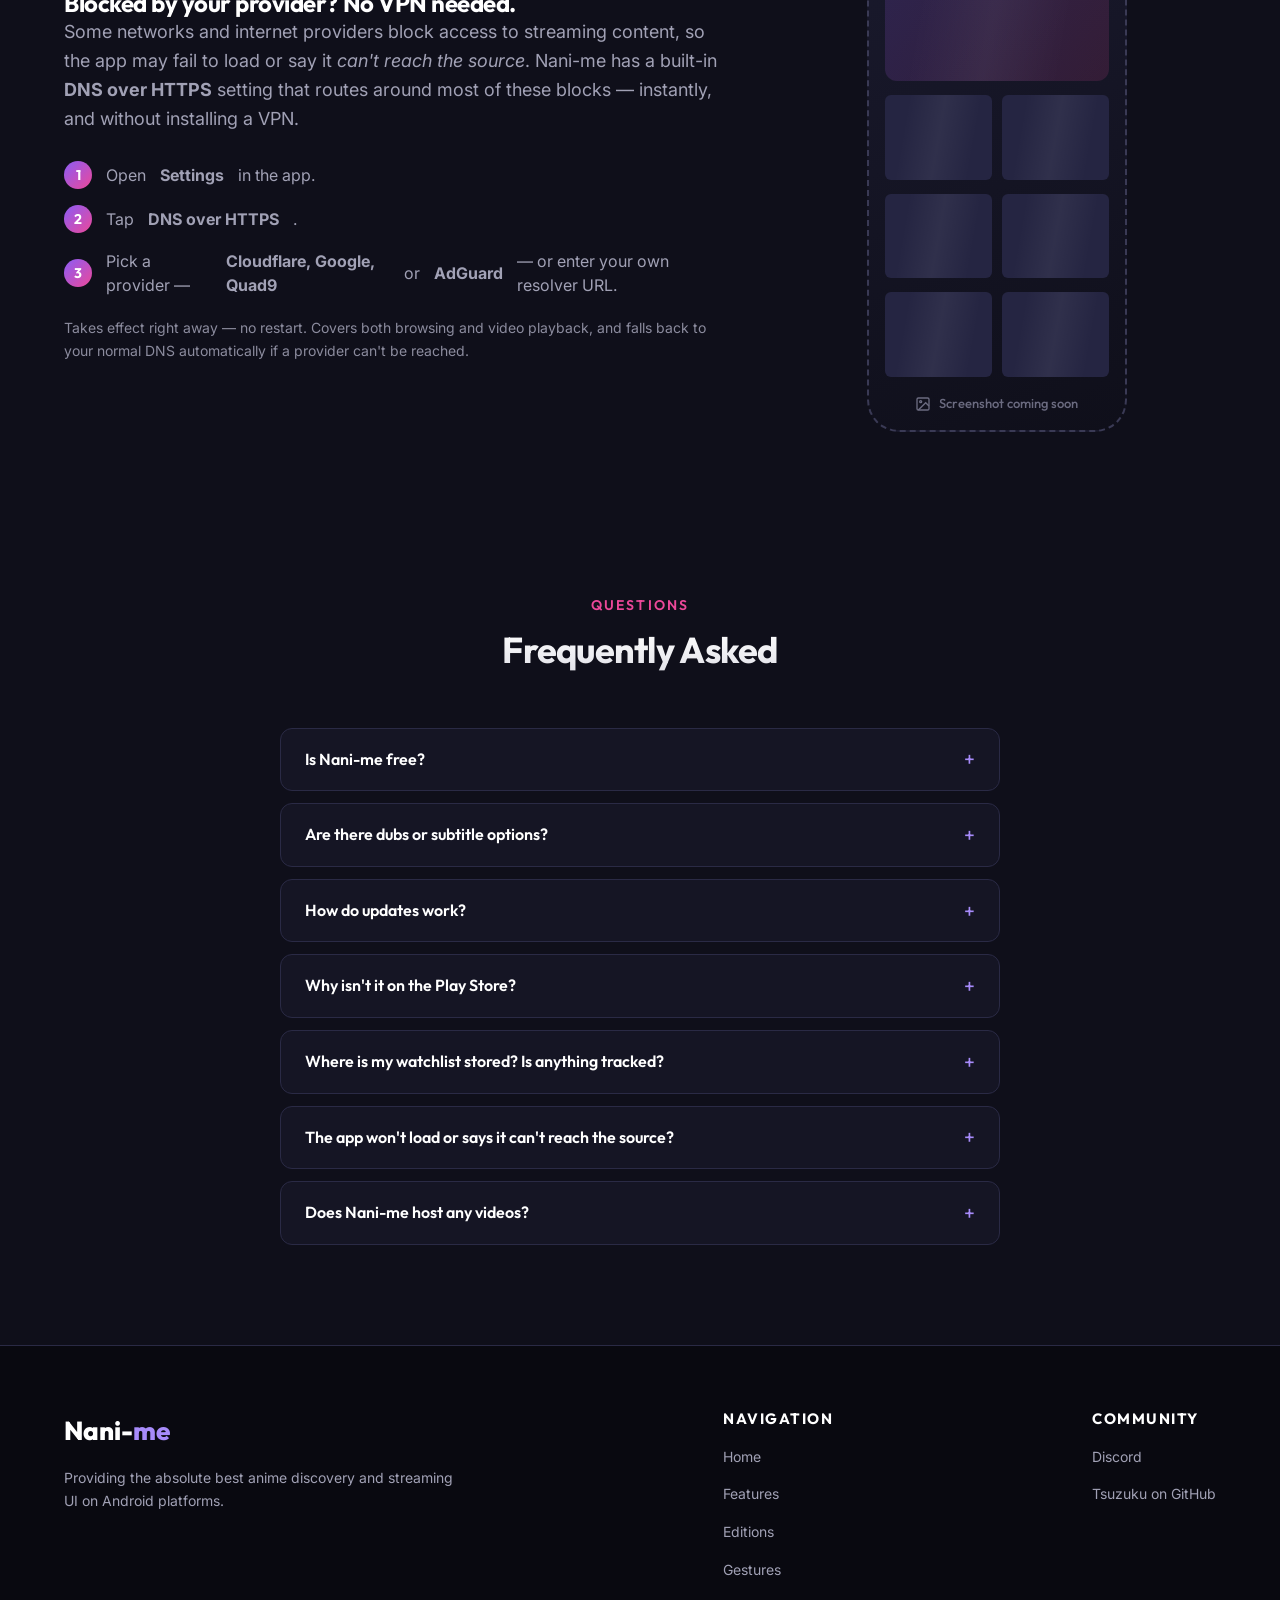
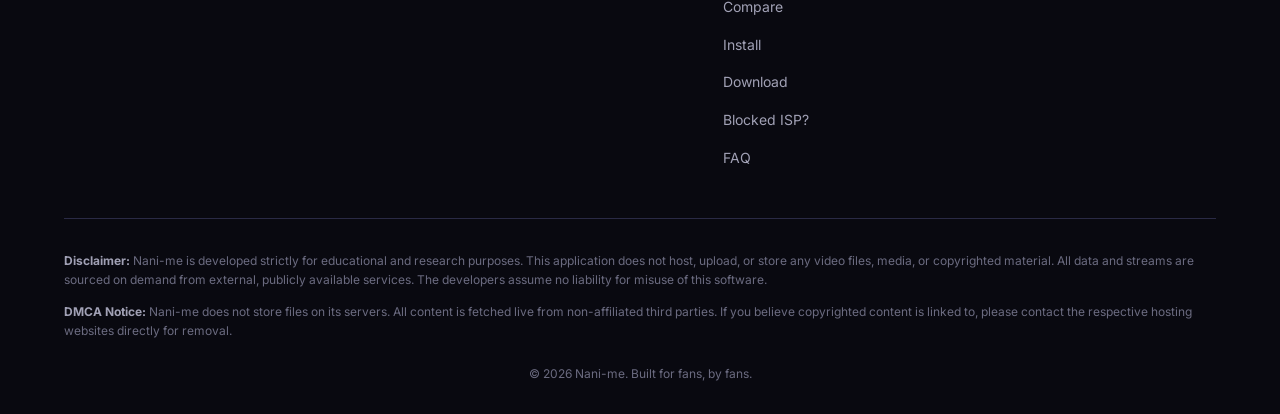
==== commit 2113b35e: "Put Discord and the repo in the header as well The footer links are at the bottom of a long page and" ====
--- a/index.html
+++ b/index.html
@@ -31,18 +31,28 @@
                 <span class="logo-text">Nani-<span class="highlight-text">me</span></span>
             </a>
 
-            <nav id="navbar" class="nav-menu">
-                <ul>
-                    <li><a href="#hero" class="nav-link active">Home</a></li>
-                    <li><a href="#features" class="nav-link">Features</a></li>
-                    <li><a href="#showcase" class="nav-link">Editions</a></li>
-                    <li><a href="#gestures" class="nav-link">Gestures</a></li>
-                    <li><a href="#compare" class="nav-link">Compare</a></li>
-                    <li><a href="#install" class="nav-link">Install</a></li>
-                    <li><a href="#download" class="nav-link">Download</a></li>
-                    <li><a href="tsuzuku.html" class="nav-link">Tsuzuku</a></li>
-                </ul>
-            </nav>
+            <div class="header-right">
+                <nav id="navbar" class="nav-menu">
+                    <ul>
+                        <li><a href="#hero" class="nav-link active">Home</a></li>
+                        <li><a href="#features" class="nav-link">Features</a></li>
+                        <li><a href="#showcase" class="nav-link">Editions</a></li>
+                        <li><a href="#gestures" class="nav-link">Gestures</a></li>
+                        <li><a href="#compare" class="nav-link">Compare</a></li>
+                        <li><a href="#install" class="nav-link">Install</a></li>
+                        <li><a href="#download" class="nav-link">Download</a></li>
+                        <li><a href="tsuzuku.html" class="nav-link">Tsuzuku</a></li>
+                    </ul>
+                </nav>
+                <div class="header-social">
+                    <a href="https://discord.gg/pT3MxSY9yd" class="social-link" target="_blank" rel="noopener" aria-label="Tsuzuku on Discord" title="Discord">
+                        <svg viewBox="0 0 24 24" width="19" height="19" fill="currentColor" aria-hidden="true"><path d="M20.317 4.3698a19.7913 19.7913 0 00-4.8851-1.5152.0741.0741 0 00-.0785.0371c-.211.3753-.4447.8648-.6083 1.2495-1.8447-.2762-3.68-.2762-5.4868 0-.1636-.3933-.4058-.8742-.6177-1.2495a.077.077 0 00-.0785-.037 19.7363 19.7363 0 00-4.8852 1.515.0699.0699 0 00-.0321.0277C.5334 9.0458-.319 13.5799.0992 18.0578a.0824.0824 0 00.0312.0561c2.0528 1.5076 4.0413 2.4228 5.9929 3.0294a.0777.0777 0 00.0842-.0276c.4616-.6304.8731-1.2952 1.226-1.9942a.076.076 0 00-.0416-.1057c-.6528-.2476-1.2743-.5495-1.8722-.8923a.077.077 0 01-.0076-.1277c.1258-.0943.2517-.1923.3718-.2914a.0743.0743 0 01.0776-.0105c3.9278 1.7933 8.18 1.7933 12.0614 0a.0739.0739 0 01.0785.0095c.1202.099.246.1981.3728.2924a.077.077 0 01-.0066.1276 12.2986 12.2986 0 01-1.873.8914.0766.0766 0 00-.0407.1067c.3604.698.7719 1.3628 1.225 1.9932a.076.076 0 00.0842.0286c1.961-.6067 3.9495-1.5219 6.0023-3.0294a.077.077 0 00.0313-.0552c.5004-5.177-.8382-9.6739-3.5485-13.6604a.061.061 0 00-.0312-.0286zM8.02 15.3312c-1.1825 0-2.1569-1.0857-2.1569-2.419 0-1.3332.9555-2.4189 2.157-2.4189 1.2108 0 2.1757 1.0952 2.1568 2.419 0 1.3332-.9555 2.4189-2.1569 2.4189zm7.9748 0c-1.1825 0-2.1569-1.0857-2.1569-2.419 0-1.3332.9554-2.4189 2.1569-2.4189 1.2108 0 2.1757 1.0952 2.1568 2.419 0 1.3332-.946 2.4189-2.1568 2.4189Z"/></svg>
+                    </a>
+                    <a href="https://github.com/Syha-01/Tsuzuku" class="social-link" target="_blank" rel="noopener" aria-label="Tsuzuku on GitHub" title="GitHub">
+                        <svg viewBox="0 0 16 16" width="19" height="19" fill="currentColor" aria-hidden="true"><path d="M8 0C3.58 0 0 3.58 0 8c0 3.54 2.29 6.53 5.47 7.59.4.07.55-.17.55-.38 0-.19-.01-.82-.01-1.49-2.01.37-2.53-.49-2.69-.94-.09-.23-.48-.94-.82-1.13-.28-.15-.68-.52-.01-.53.63-.01 1.08.58 1.23.82.72 1.21 1.87.87 2.33.66.07-.52.28-.87.51-1.07-1.78-.2-3.64-.89-3.64-3.95 0-.87.31-1.59.82-2.15-.08-.2-.36-1.02.08-2.12 0 0 .67-.21 2.2.82.64-.18 1.32-.27 2-.27.68 0 1.36.09 2 .27 1.53-1.04 2.2-.82 2.2-.82.44 1.1.16 1.92.08 2.12.51.56.82 1.27.82 2.15 0 3.07-1.87 3.75-3.65 3.95.29.25.54.73.54 1.48 0 1.07-.01 1.93-.01 2.2 0 .21.15.46.55.38A8.013 8.013 0 0 0 16 8c0-4.42-3.58-8-8-8z"/></svg>
+                    </a>
+                </div>
+            </div>
 
         </div>
     </header>
--- a/style.css
+++ b/style.css
@@ -405,6 +405,40 @@
     }
 }
 
+/* The nav list is display:none under 768px and there is no hamburger, so these
+   sit outside it — inside, they would be gone on a phone, which is where most
+   of the traffic is. Grouped with the nav so the logo still holds the left on
+   its own and space-between does not drag the links to the middle. */
+.header-right {
+    display: flex;
+    align-items: center;
+    gap: 20px;
+}
+
+.header-social {
+    display: flex;
+    align-items: center;
+    gap: 8px;
+}
+
+.social-link {
+    display: flex;
+    align-items: center;
+    justify-content: center;
+    width: 34px;
+    height: 34px;
+    border-radius: 50%;
+    color: var(--text-secondary);
+    border: 1px solid transparent;
+    transition: var(--transition-normal);
+}
+
+.social-link:hover {
+    color: #FFFFFF;
+    border-color: var(--border-color);
+    background: rgba(139, 92, 246, 0.12);
+}
+
 /* ==========================================================================
    Hero Section
    ========================================================================== */
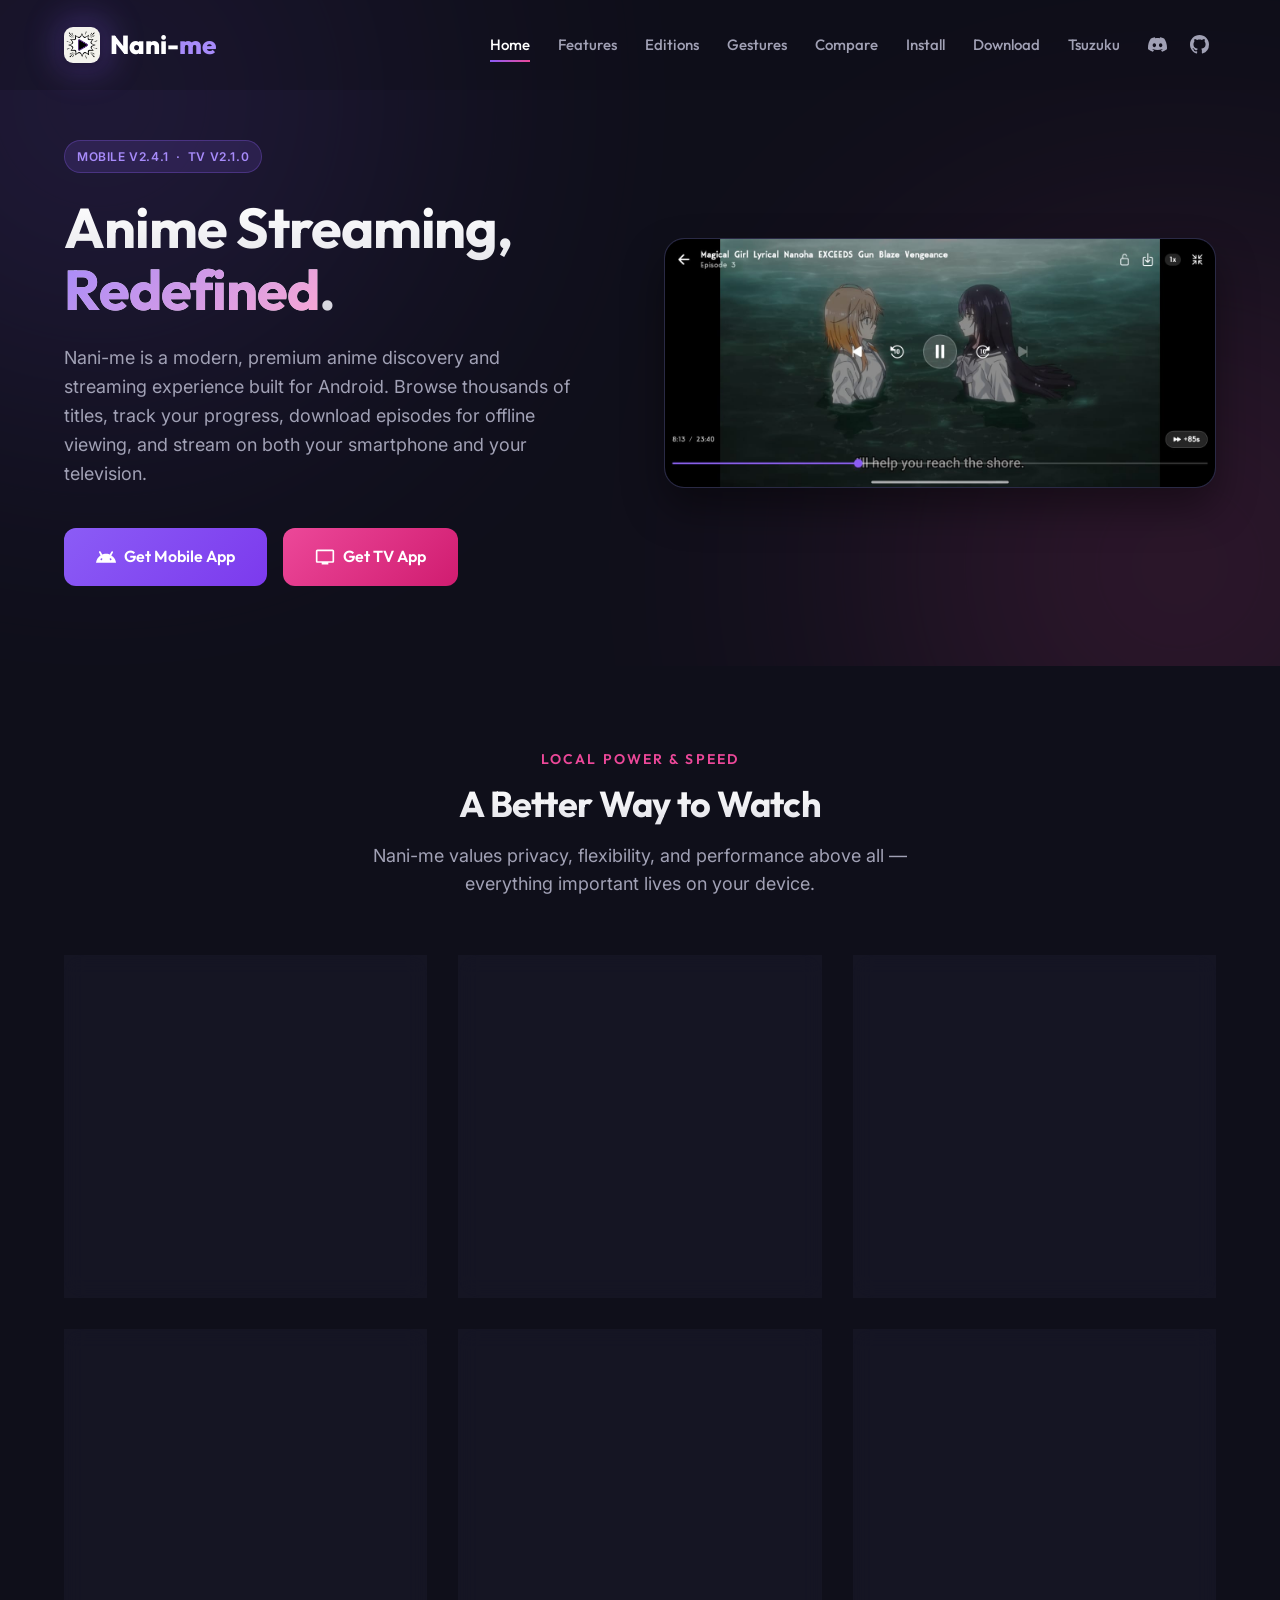
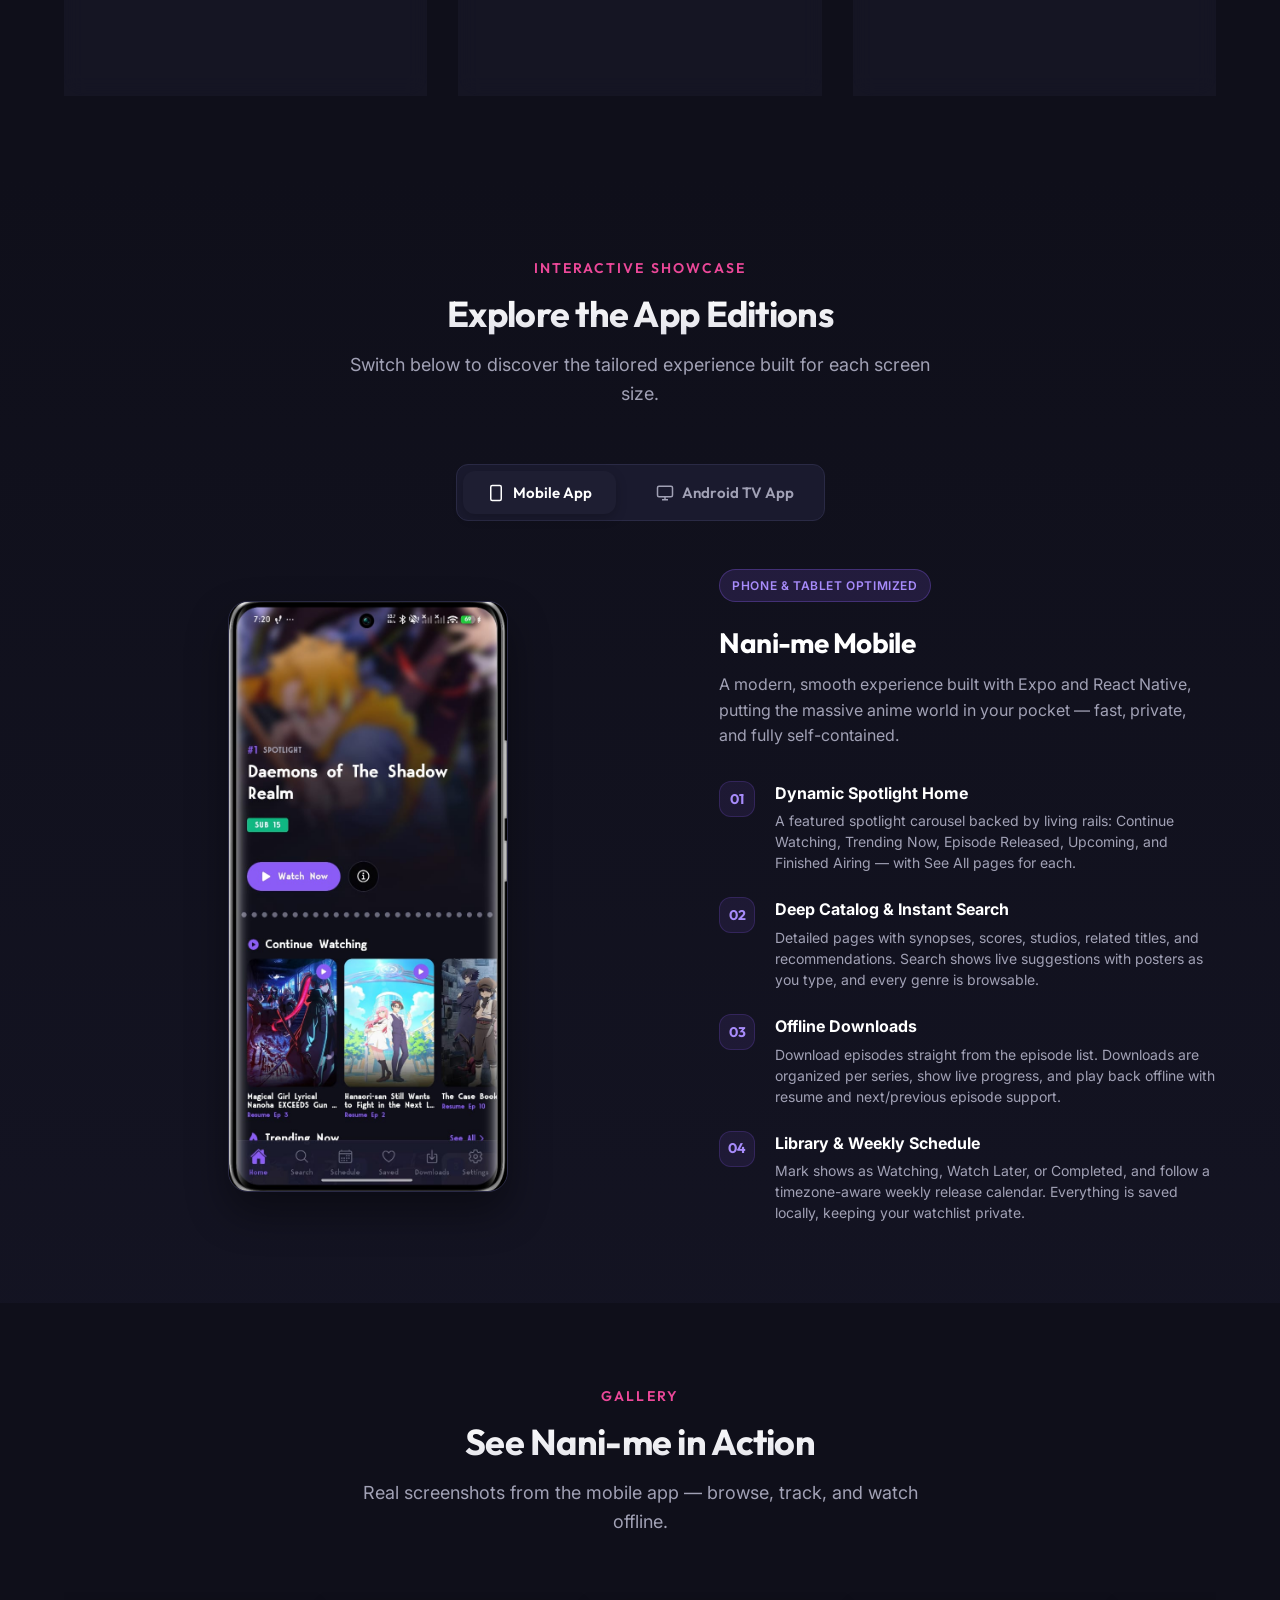
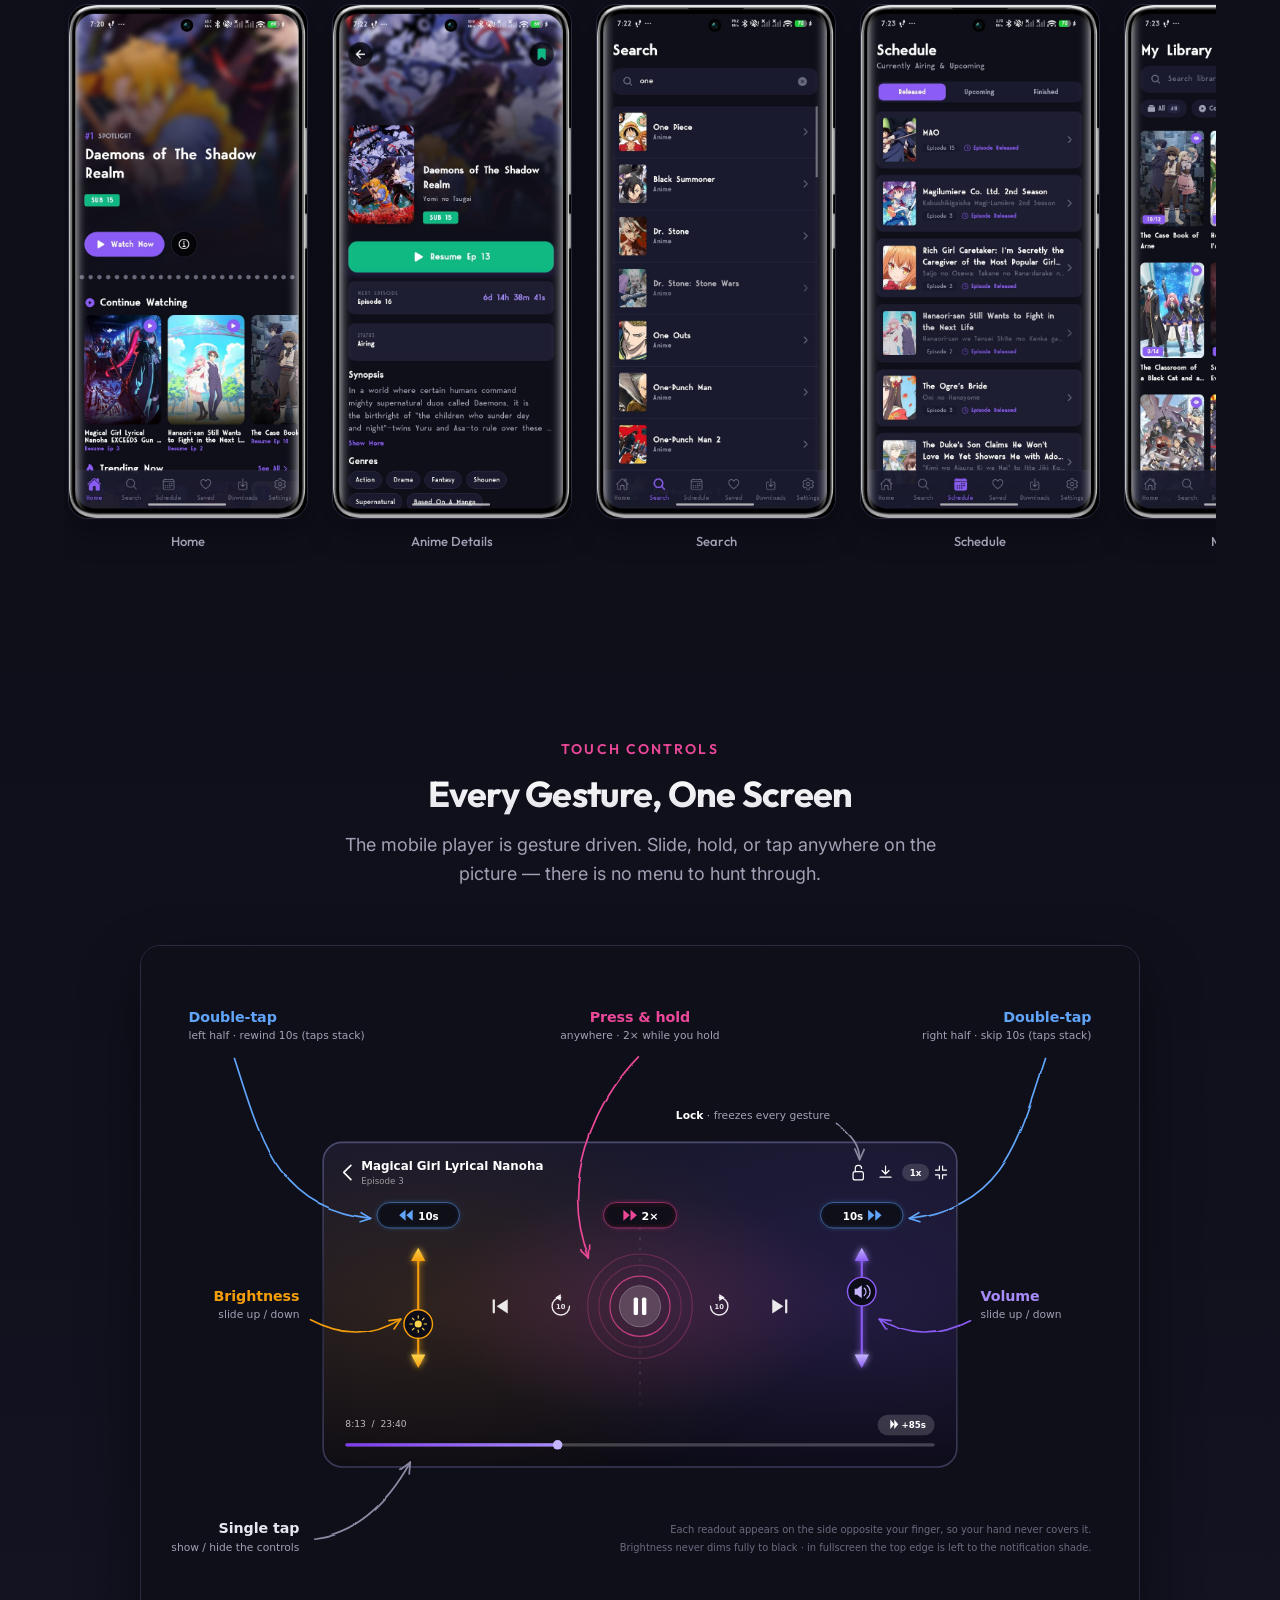
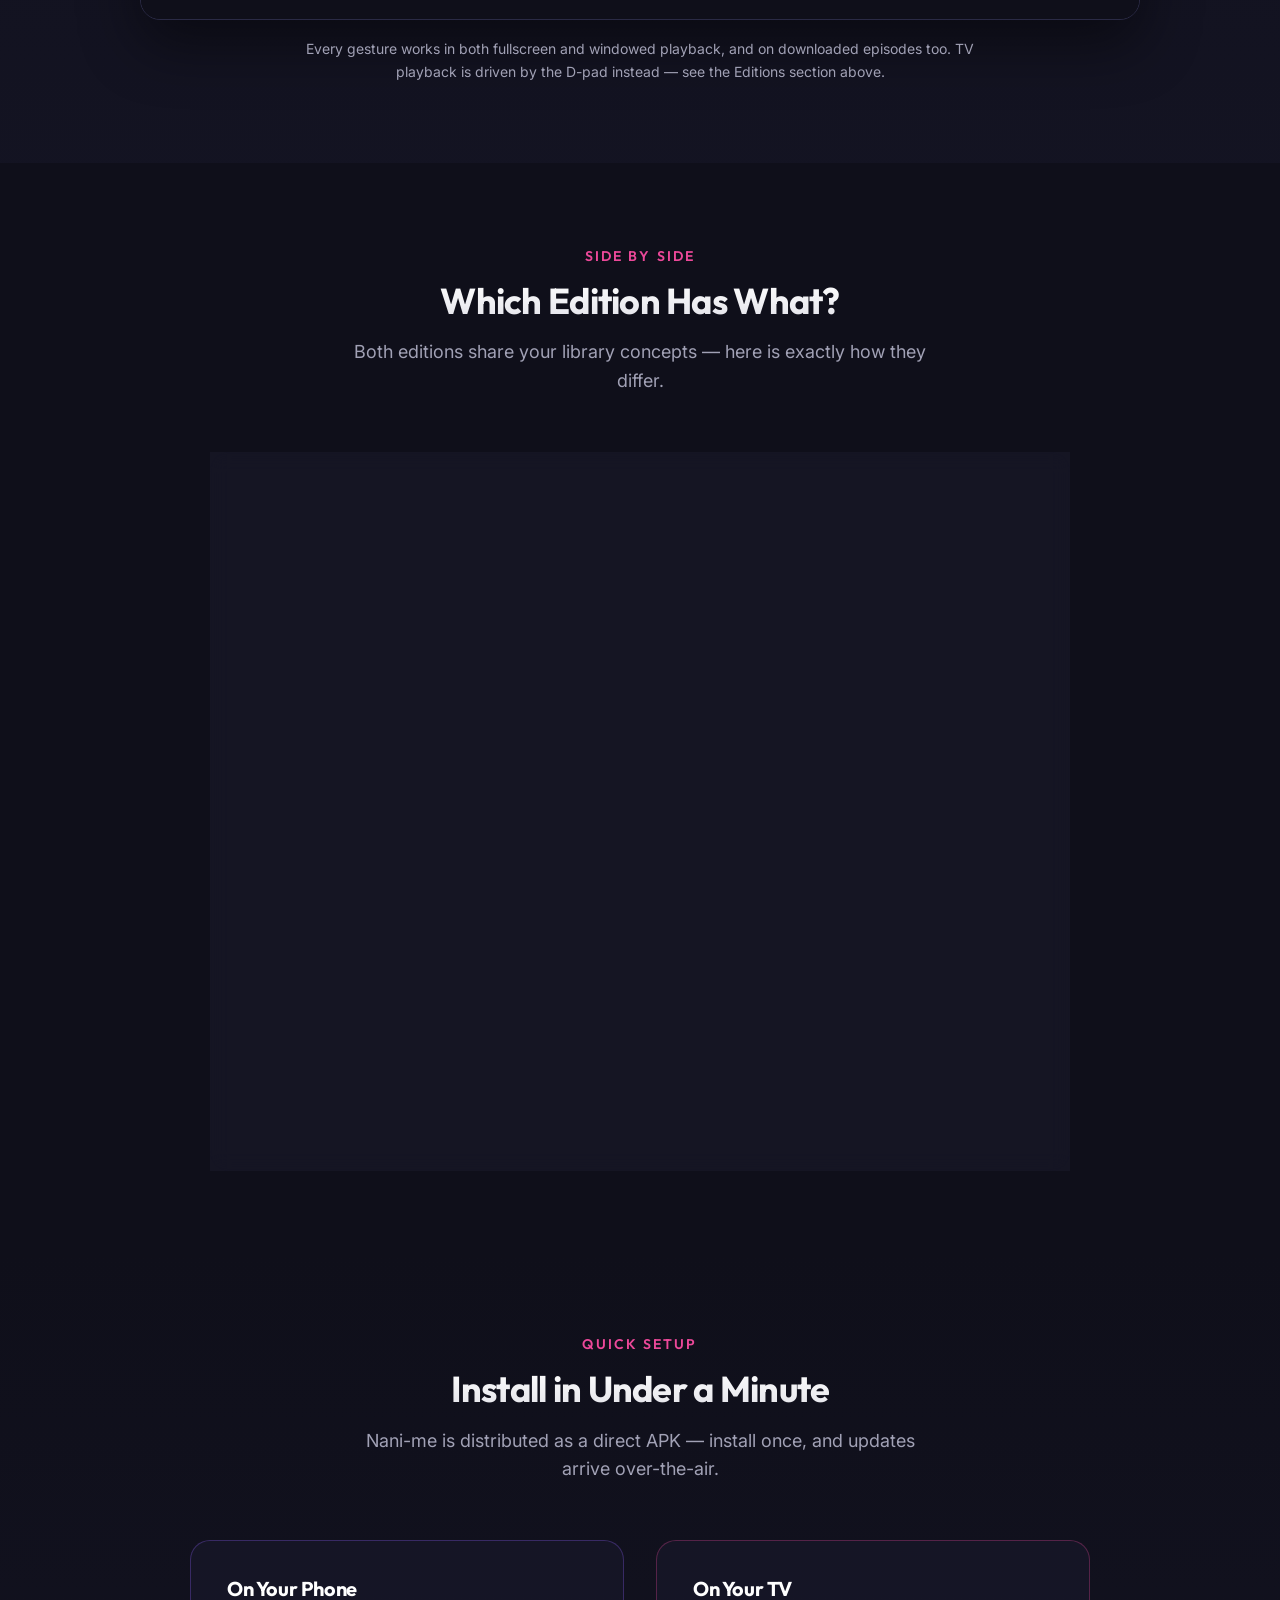
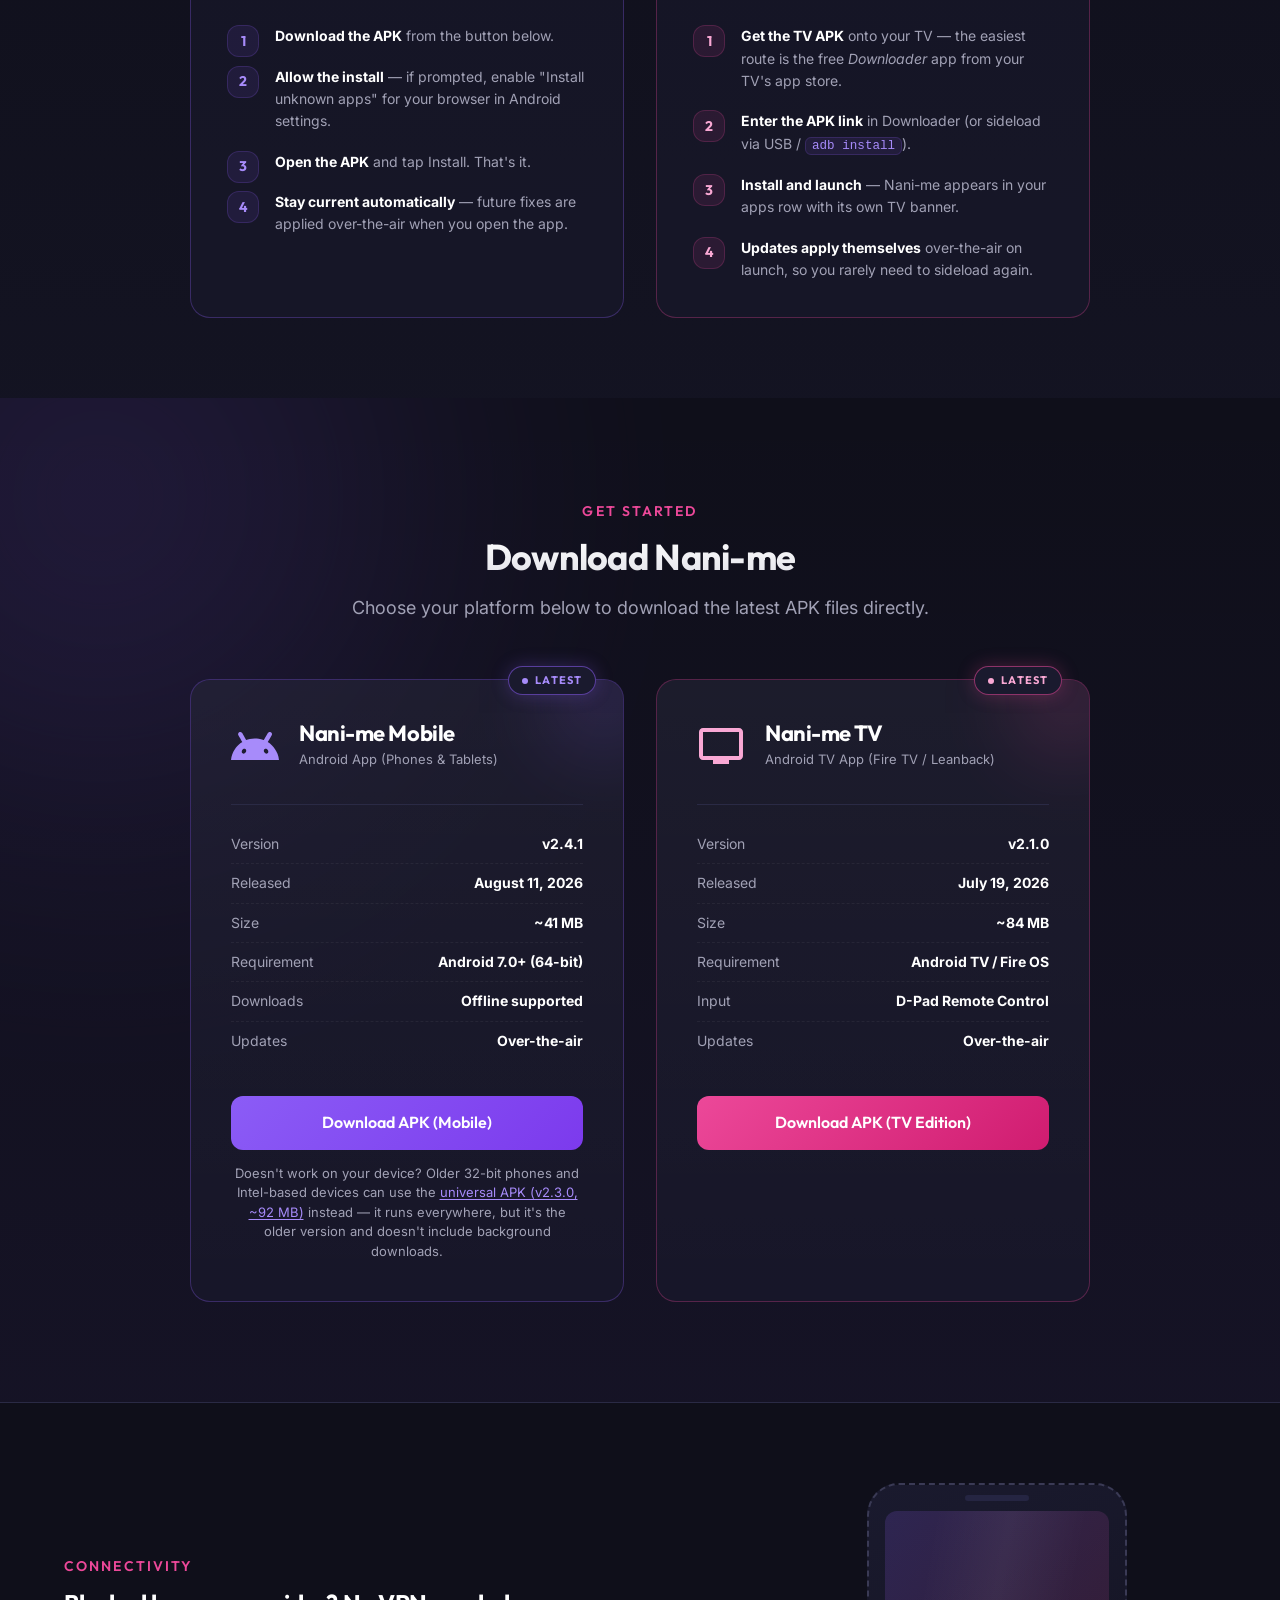
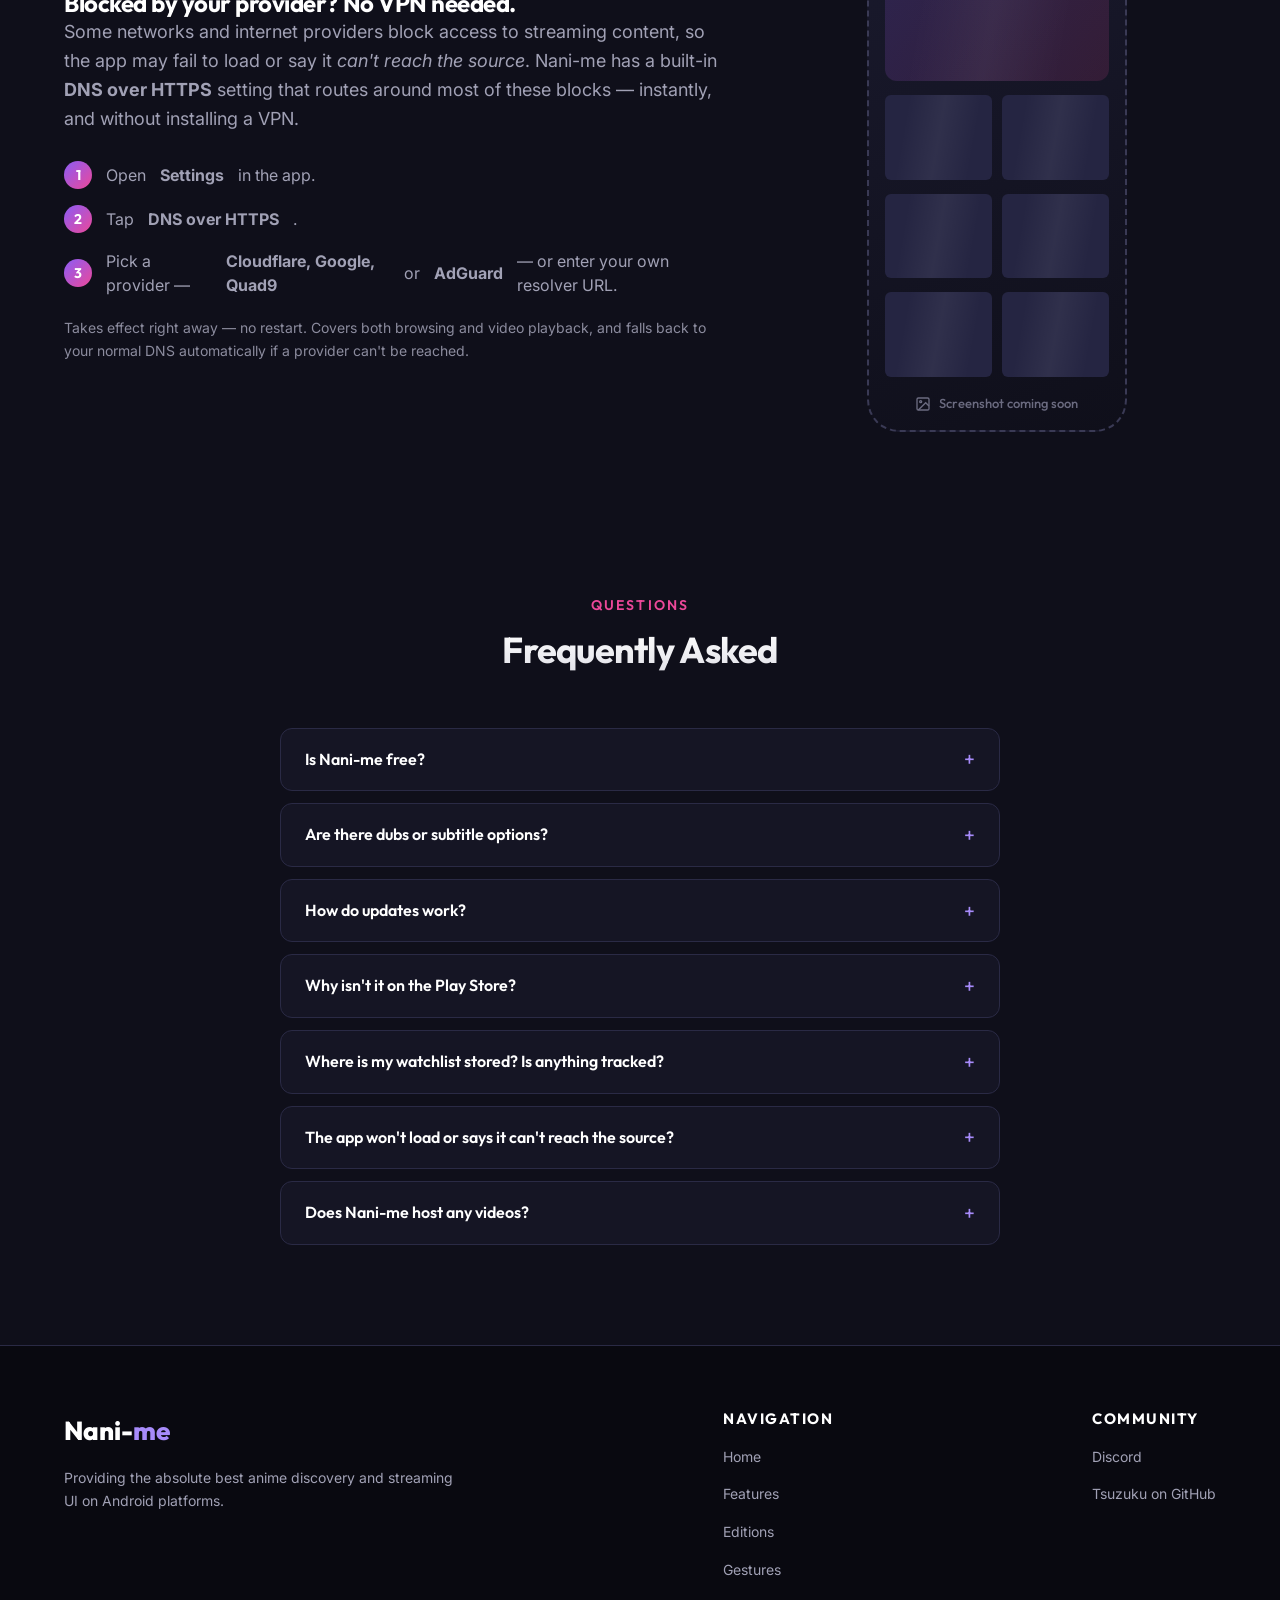
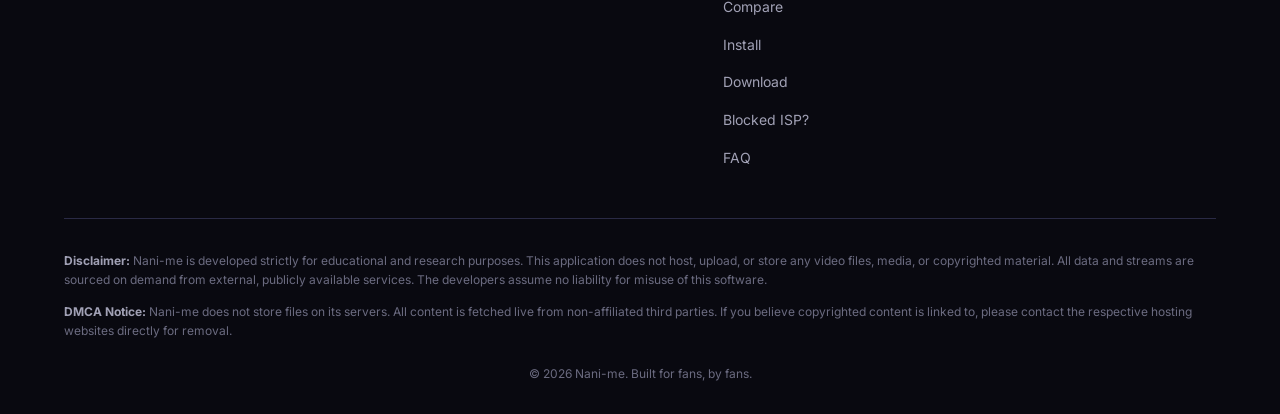
==== commit 1ad9eb93: "Offer the universal APK beside the ordinary one, and point the nav at this page A phone without a 64" ====
--- a/index.html
+++ b/index.html
@@ -41,7 +41,7 @@
                         <li><a href="#compare" class="nav-link">Compare</a></li>
                         <li><a href="#install" class="nav-link">Install</a></li>
                         <li><a href="#download" class="nav-link">Download</a></li>
-                        <li><a href="tsuzuku.html" class="nav-link">Tsuzuku</a></li>
+                        <li><a href="tsuzuku-new.html" class="nav-link">Tsuzuku</a></li>
                     </ul>
                 </nav>
                 <div class="header-social">
--- a/style.css
+++ b/style.css
@@ -639,6 +639,14 @@
     line-height: 1.6;
 }
 
+/* The steps under a card, set back from what the card is actually about. */
+.highlight-card p.card-note {
+    margin-top: 12px;
+    padding-top: 12px;
+    border-top: 1px solid var(--border-color);
+    font-size: 14px;
+}
+
 /* ==========================================================================
    Showcase / Tab Section
    ========================================================================== */
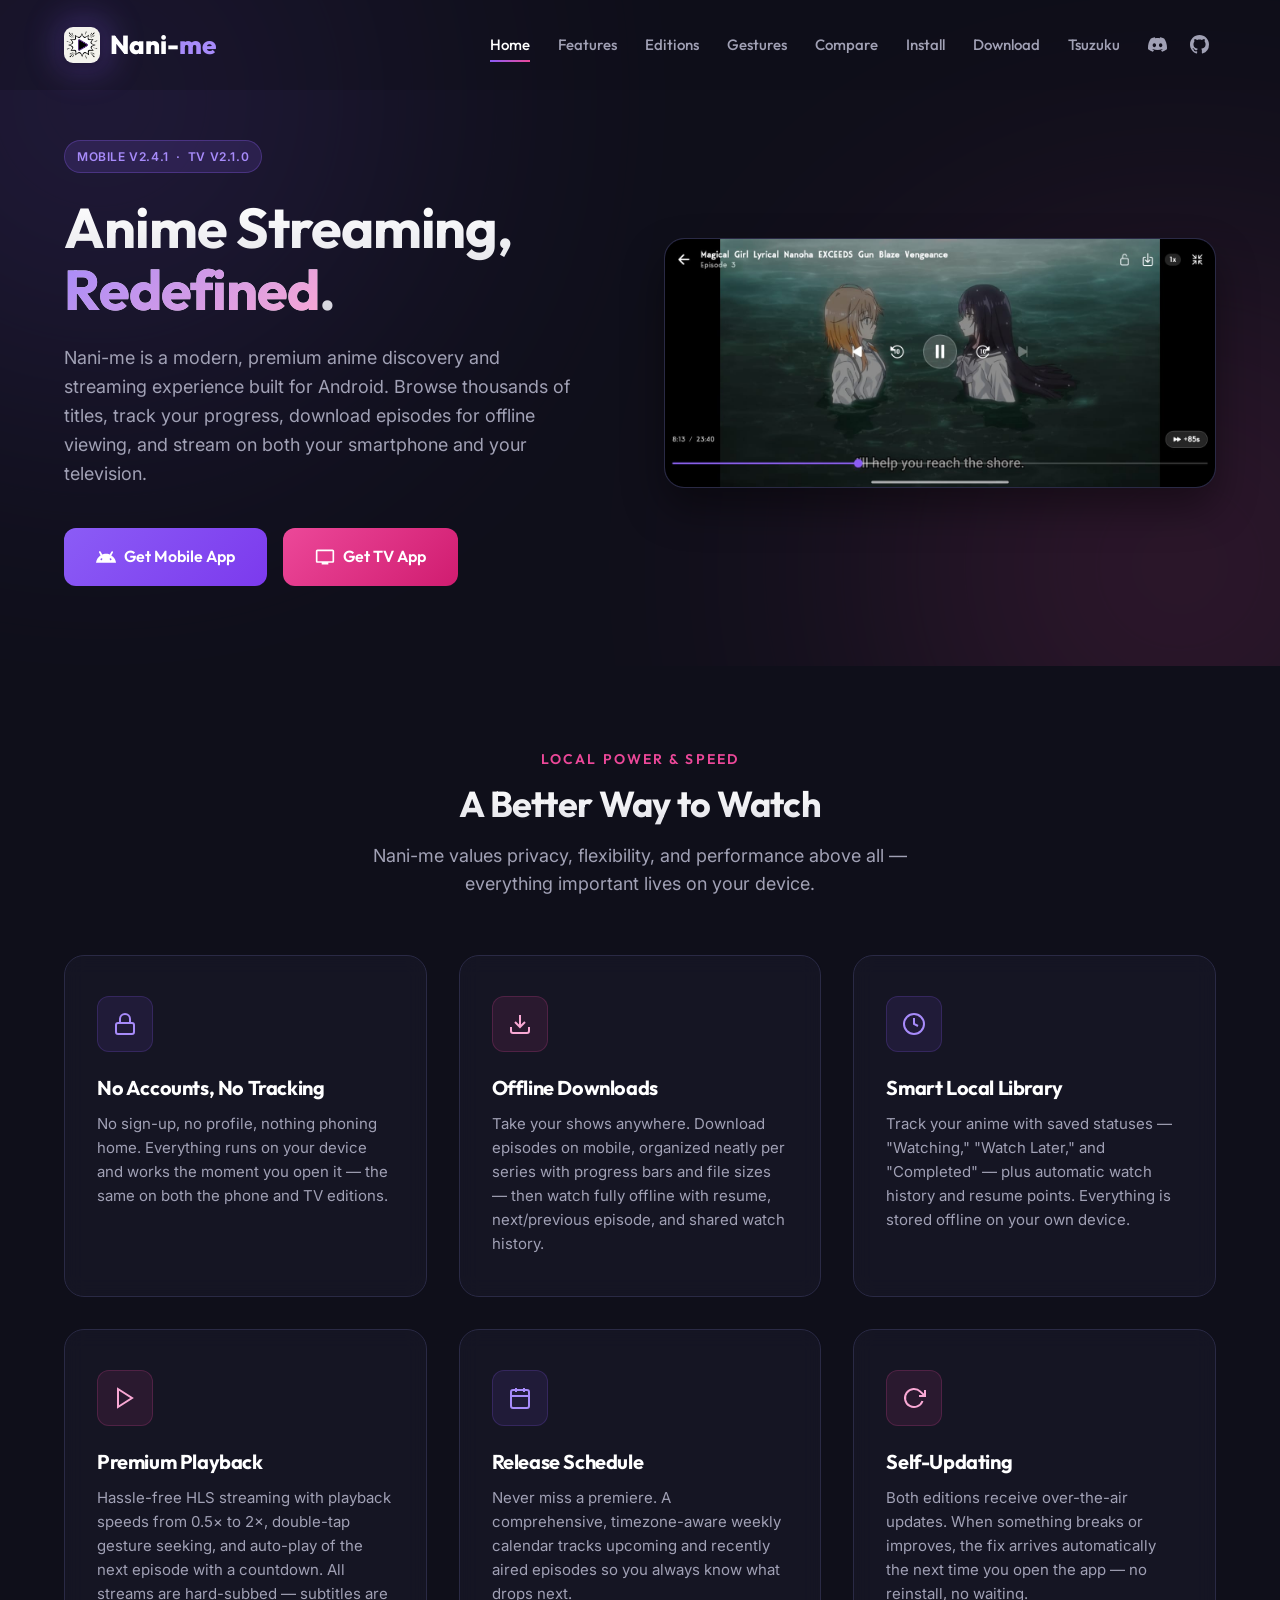
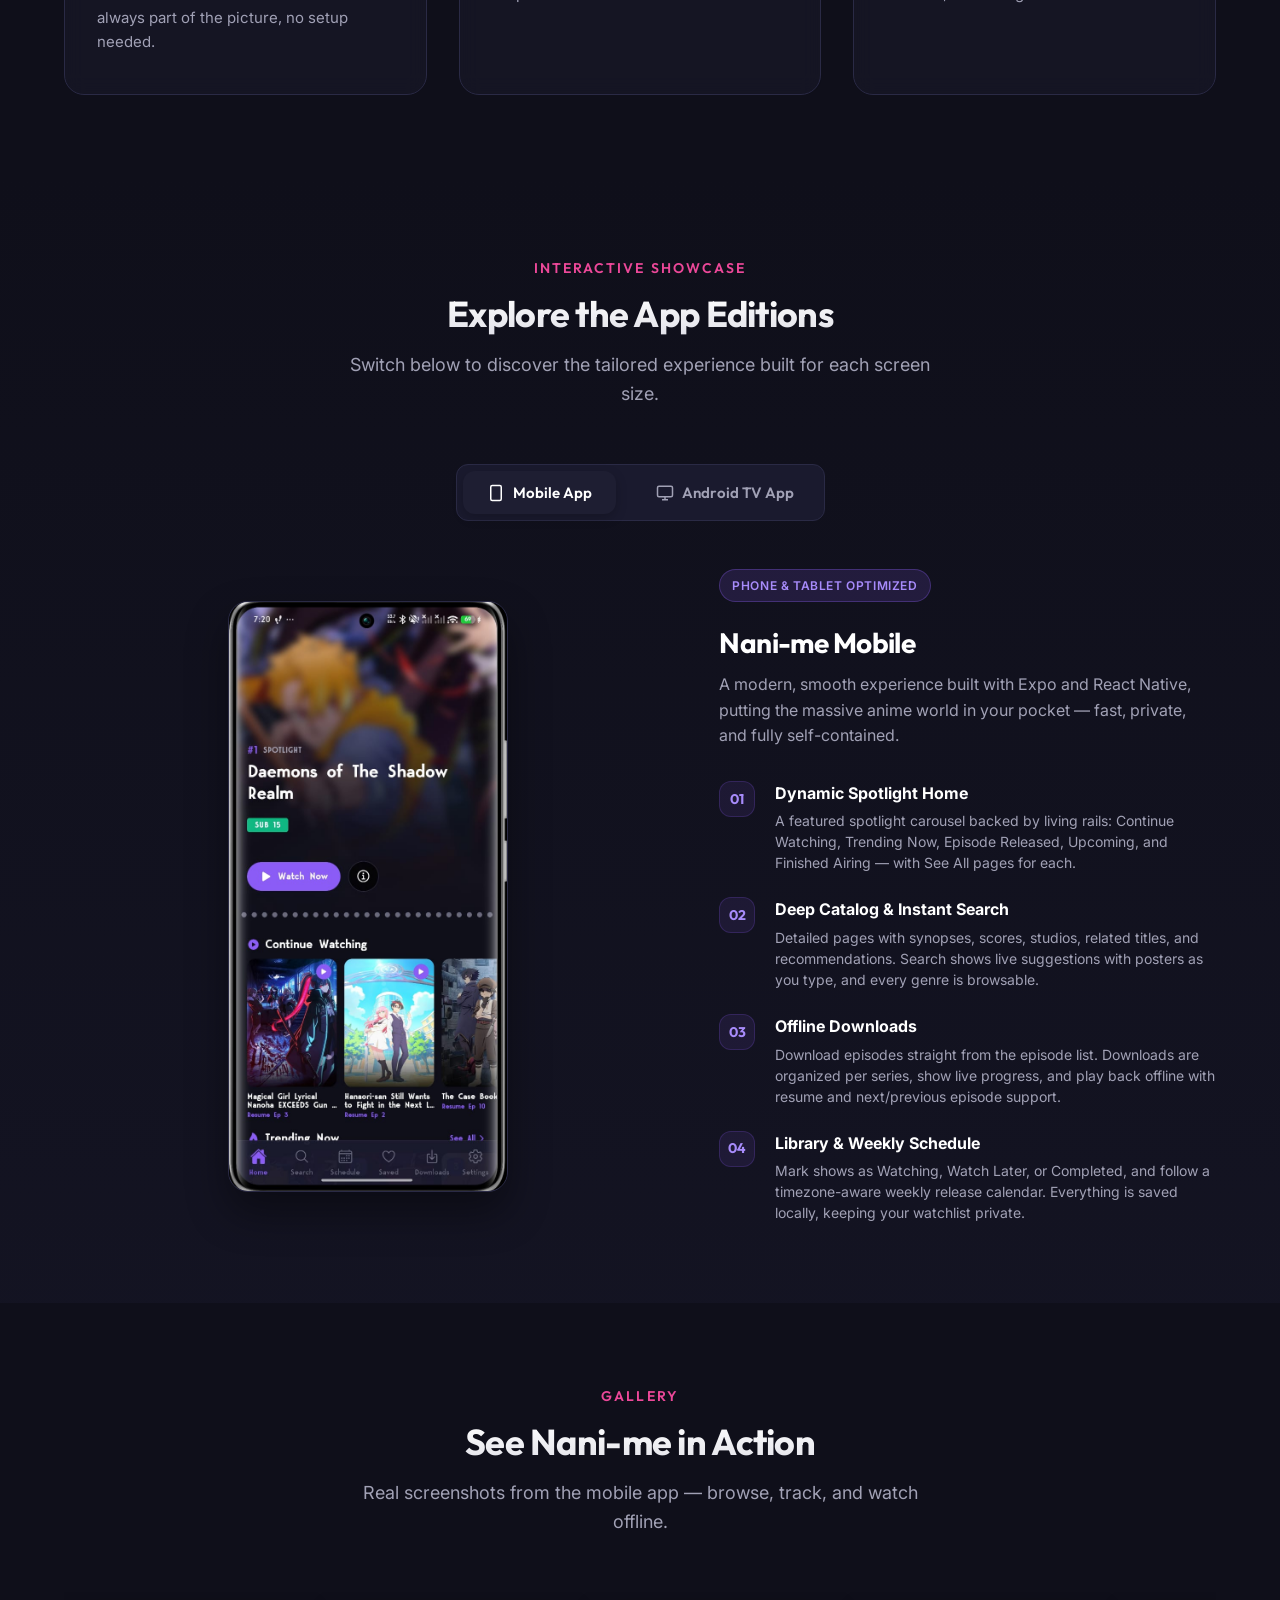
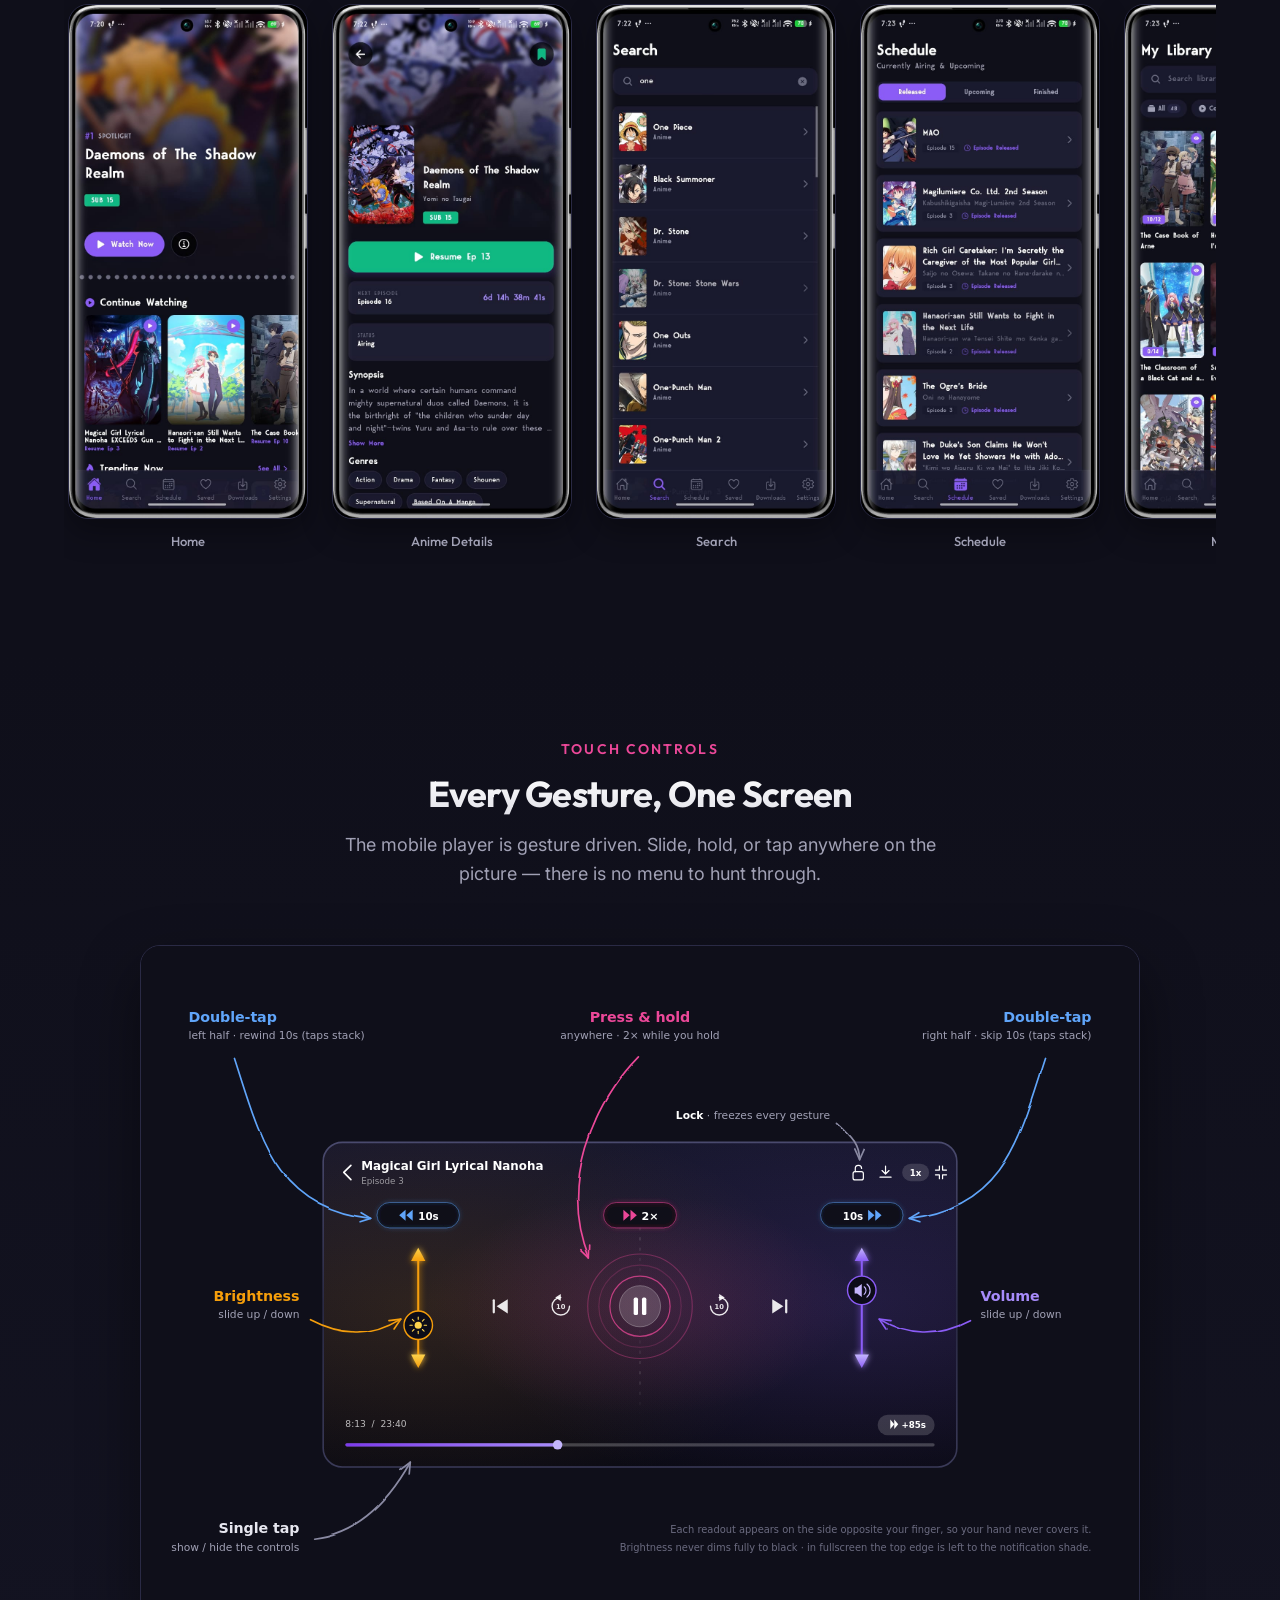
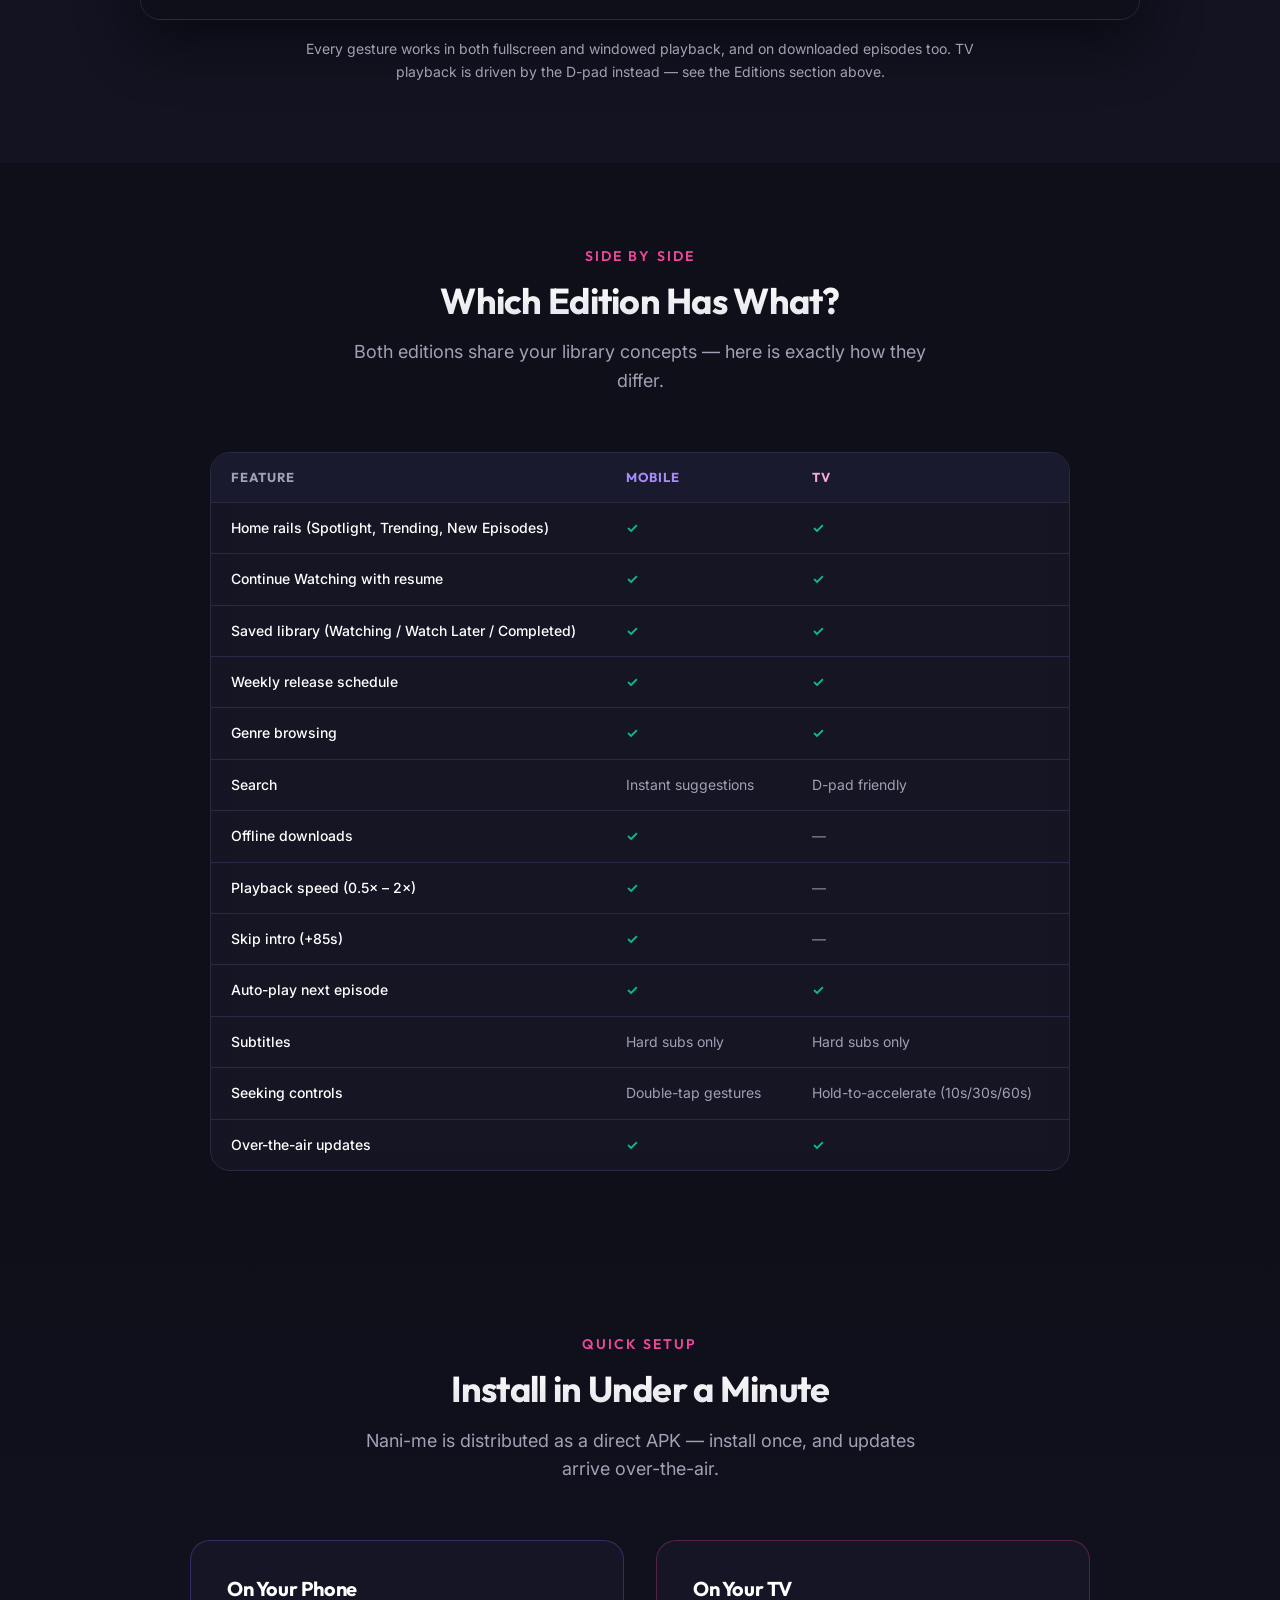
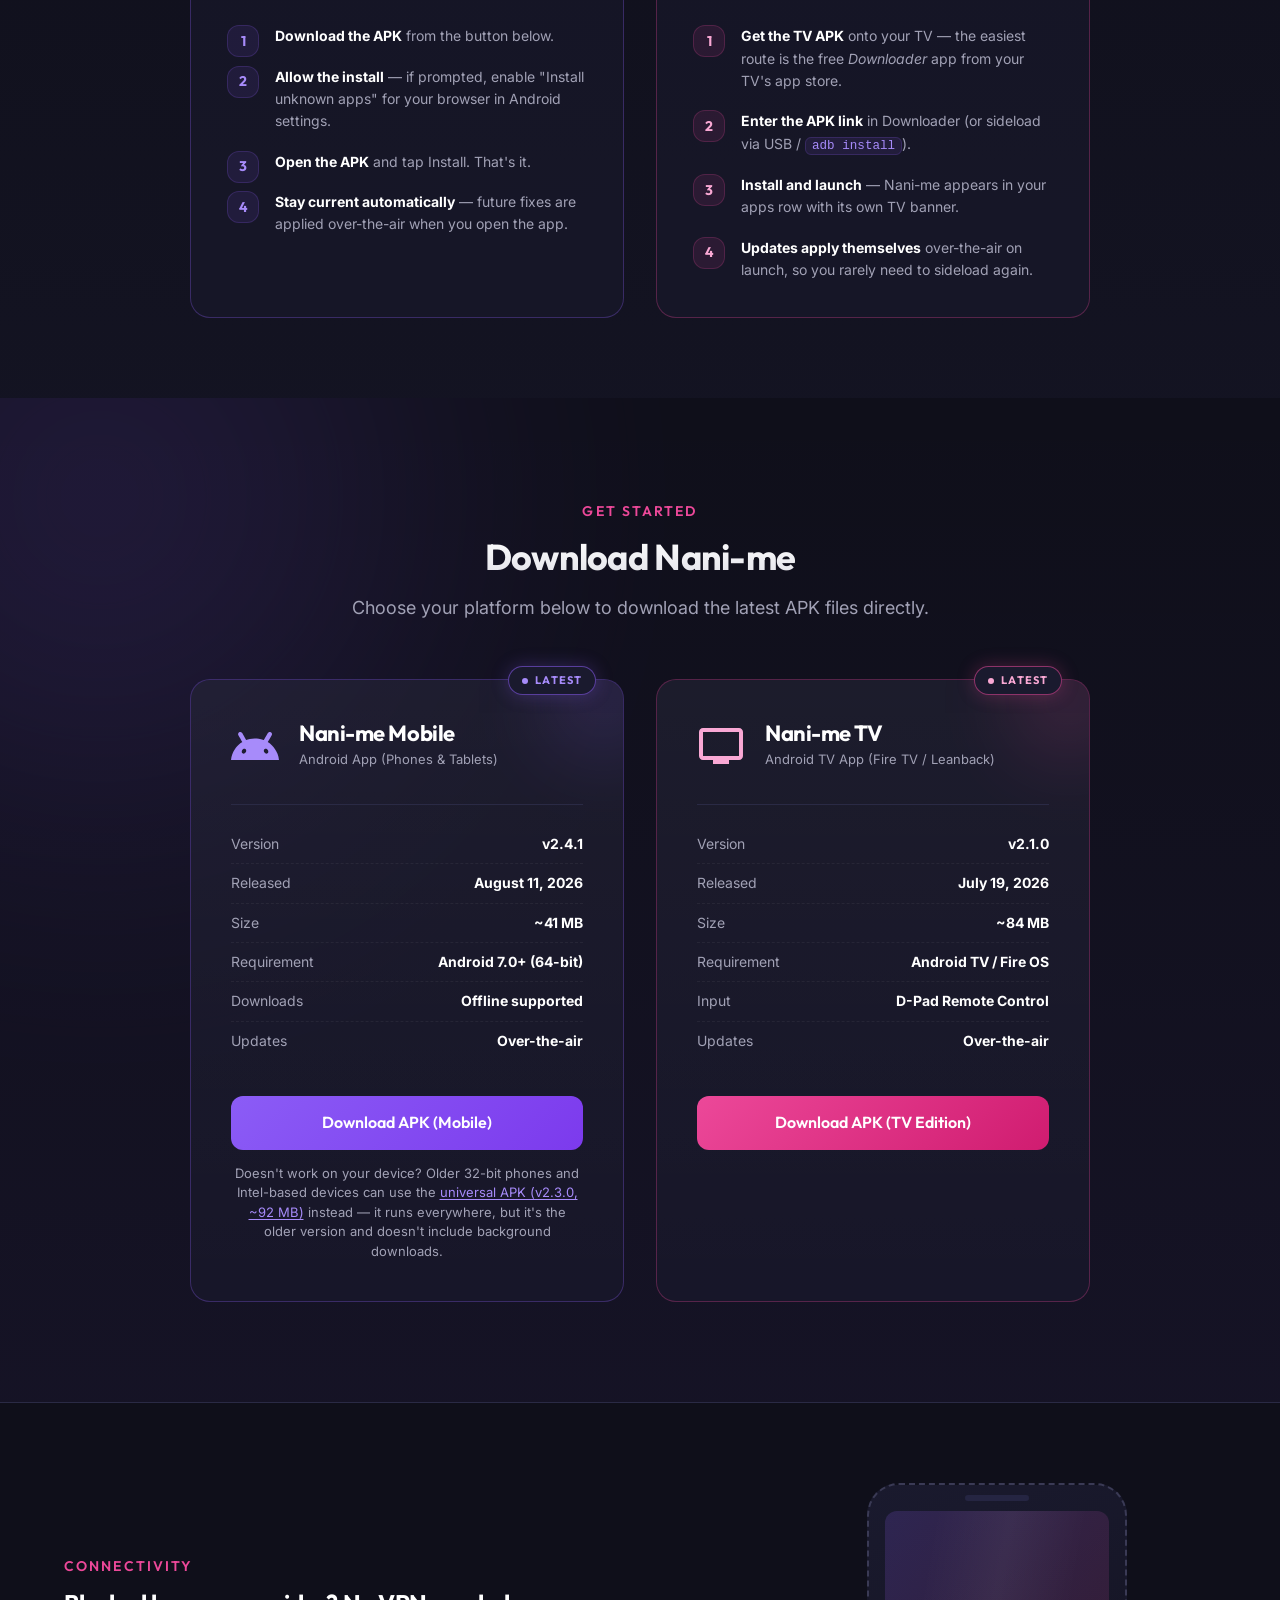
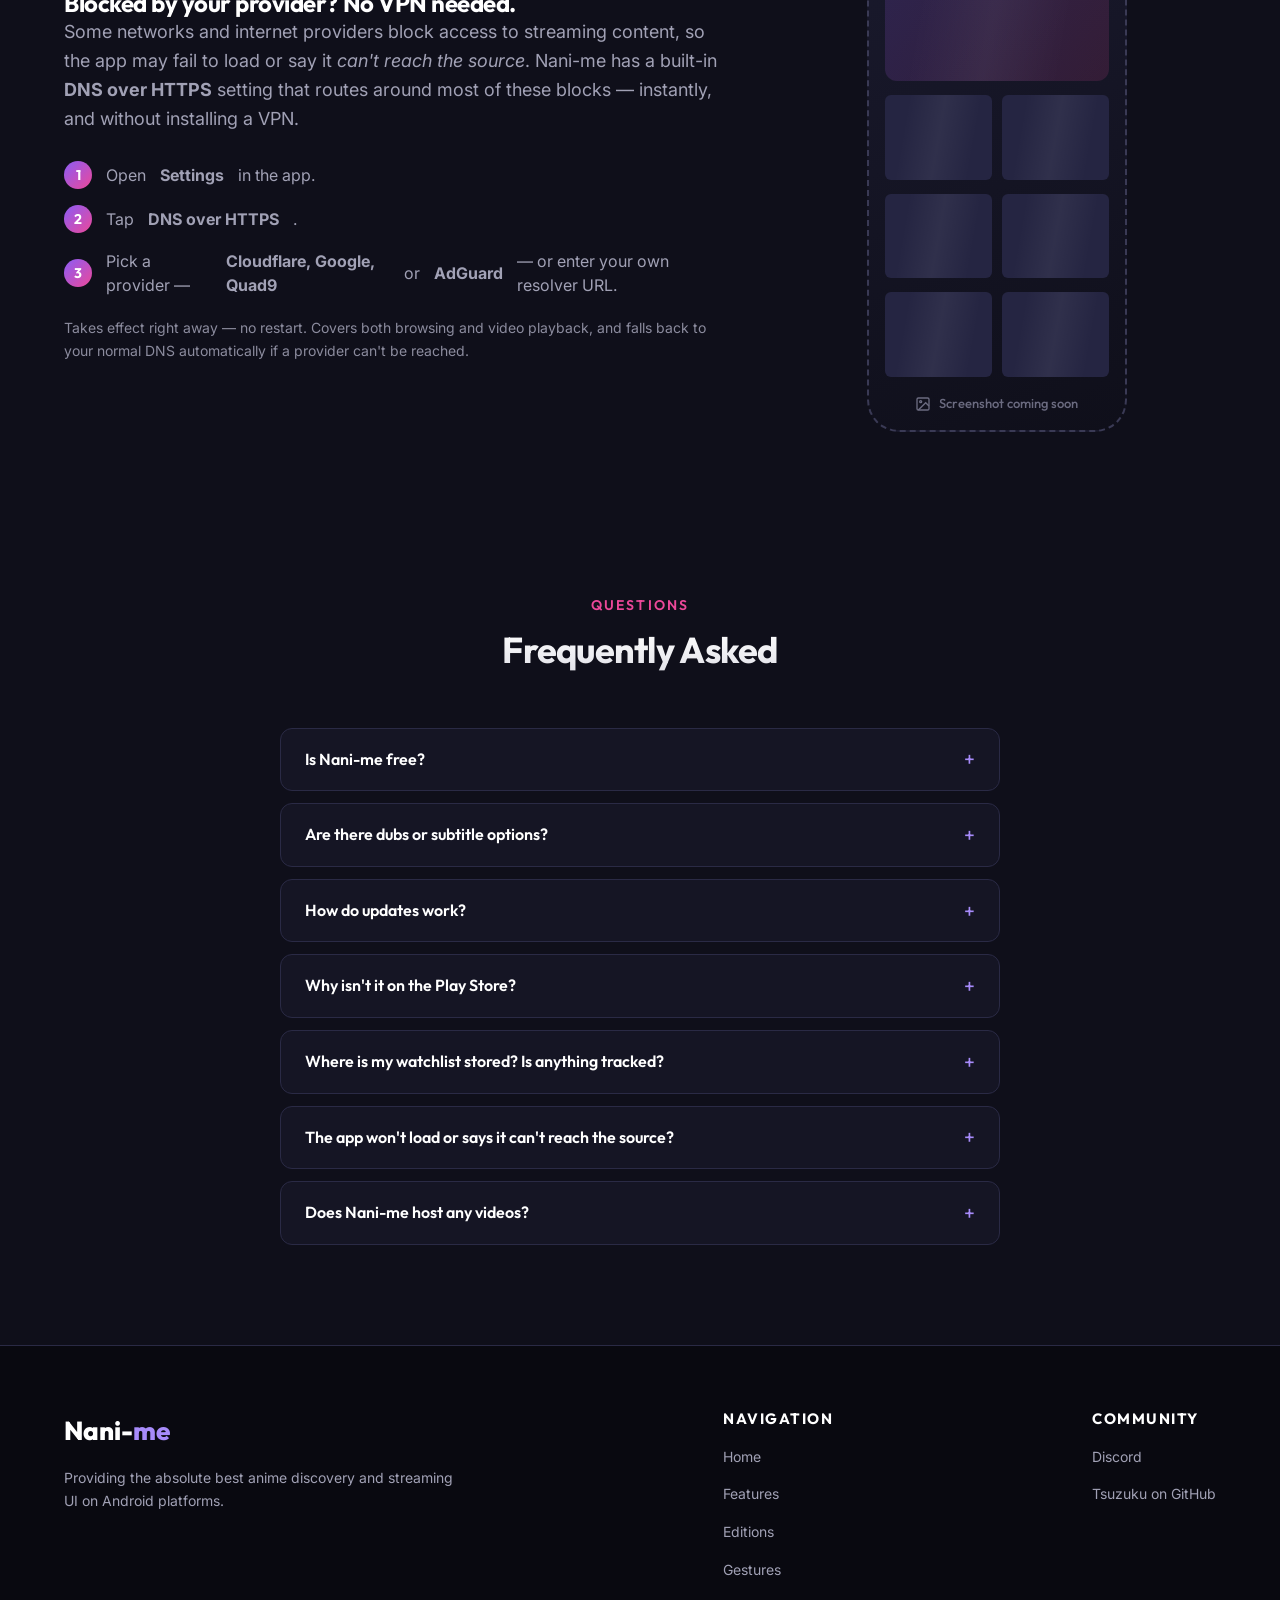
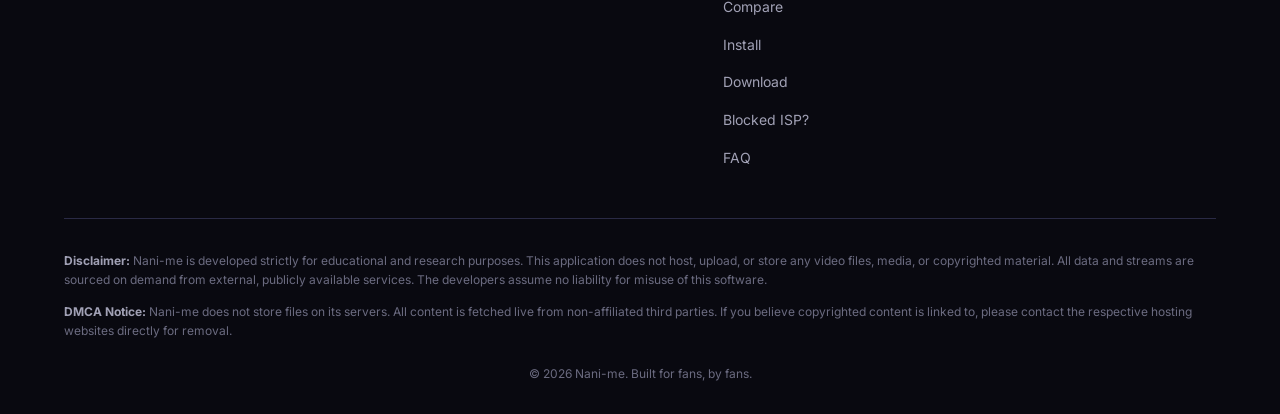
==== commit c177604a: "Move Tsuzuku to the hat page, and point the old ones at it The page built around the new logo goes u" ====
--- a/index.html
+++ b/index.html
@@ -41,7 +41,7 @@
                         <li><a href="#compare" class="nav-link">Compare</a></li>
                         <li><a href="#install" class="nav-link">Install</a></li>
                         <li><a href="#download" class="nav-link">Download</a></li>
-                        <li><a href="tsuzuku-new.html" class="nav-link">Tsuzuku</a></li>
+                        <li><a href="/tsuzuku/" class="nav-link">Tsuzuku</a></li>
                     </ul>
                 </nav>
                 <div class="header-social">
